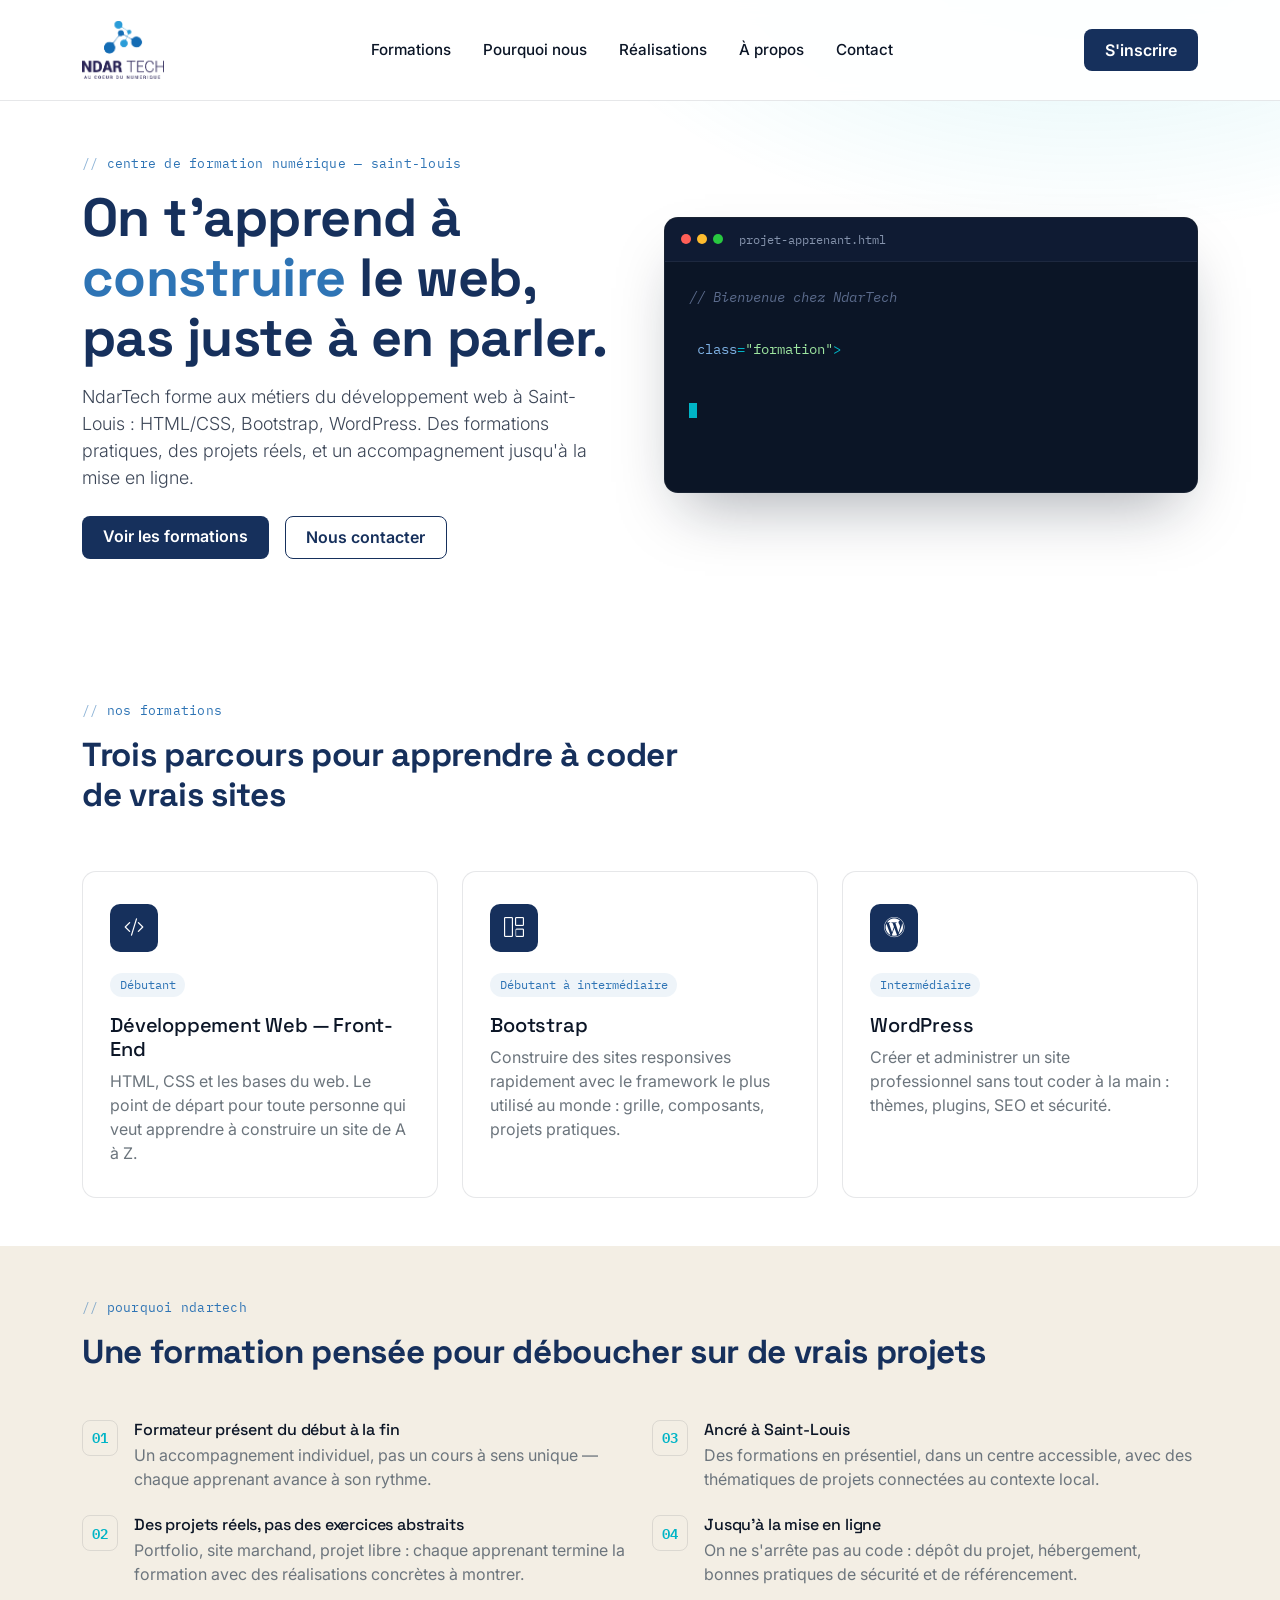
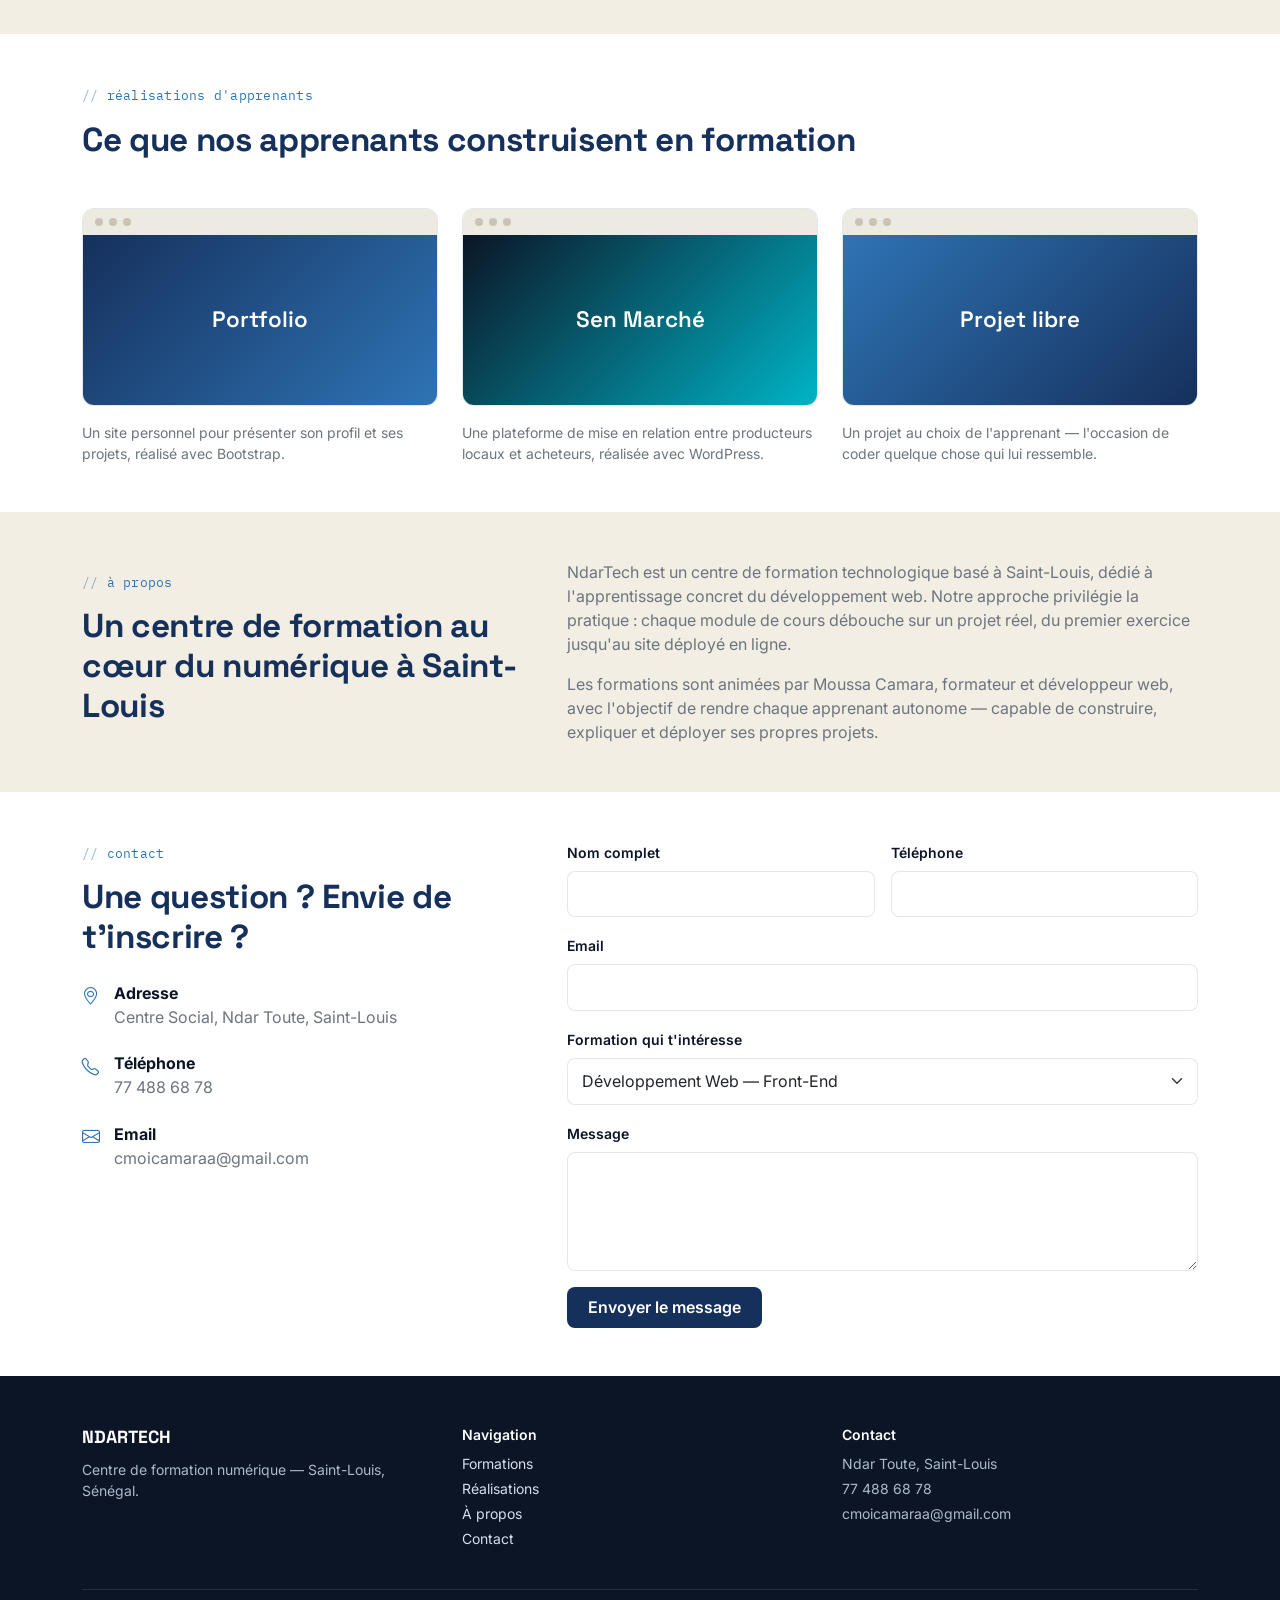
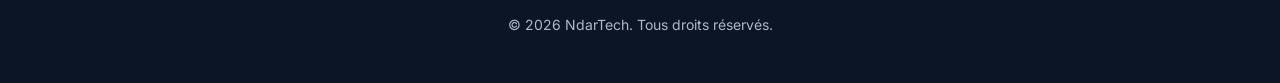
==== index.html @ fd1b2d10 "premier commit" ====
<!DOCTYPE html>
<html lang="fr">
<head>
<meta charset="UTF-8">
<meta name="viewport" content="width=device-width, initial-scale=1.0">
<title>NdarTech — Centre de formation numérique à Saint-Louis</title>
<meta name="description" content="NdarTech forme aux métiers du web à Saint-Louis : développement web, Bootstrap, WordPress. Formations pratiques, projets réels, accompagnement personnalisé.">

<link href="https://cdn.jsdelivr.net/npm/bootstrap@5.3.3/dist/css/bootstrap.min.css" rel="stylesheet">
<link rel="stylesheet" href="https://cdn.jsdelivr.net/npm/bootstrap-icons@1.11.3/font/bootstrap-icons.css">
<link rel="preconnect" href="https://fonts.googleapis.com">
<link href="https://fonts.googleapis.com/css2?family=Space+Grotesk:wght@500;600;700&family=Inter:wght@400;500;600&family=IBM+Plex+Mono:wght@500&display=swap" rel="stylesheet">
<link rel="stylesheet" href="style/style.css">
</head>
<body>

<!-- ============ NAVBAR ============ -->
<nav class="navbar navbar-expand-lg navbar-ndar fixed-top py-3">
  <div class="container">
    <a class="navbar-brand" href="#accueil" aria-label="NdarTech, accueil">
      <img src="image/logo.png" alt="NdarTech - Au coeur du numérique">
    </a>
    <button class="navbar-toggler" type="button" data-bs-toggle="collapse" data-bs-target="#nav">
      <span class="navbar-toggler-icon"></span>
    </button>
    <div class="collapse navbar-collapse" id="nav">
      <ul class="navbar-nav mx-auto">
        <li class="nav-item"><a class="nav-link" href="#formations">Formations</a></li>
        <li class="nav-item"><a class="nav-link" href="#pourquoi">Pourquoi nous</a></li>
        <li class="nav-item"><a class="nav-link" href="#realisations">Réalisations</a></li>
        <li class="nav-item"><a class="nav-link" href="#apropos">À propos</a></li>
        <li class="nav-item"><a class="nav-link" href="#contact">Contact</a></li>
      </ul>
      <a href="#contact" class="btn btn-signal d-none d-lg-inline-block">S'inscrire</a>
    </div>
  </div>
</nav>

<!-- ============ HERO ============ -->
<header class="hero" id="accueil">
  <div class="container">
    <div class="row align-items-center g-5">
      <div class="col-lg-6">
        <div class="eyebrow">centre de formation numérique — saint-louis</div>
        <h1>On t'apprend à <em>construire</em> le web, pas juste à en parler.</h1>
        <p class="lead mt-3 mb-4">
          NdarTech forme aux métiers du développement web à Saint-Louis : HTML/CSS, Bootstrap, WordPress.
          Des formations pratiques, des projets réels, et un accompagnement jusqu'à la mise en ligne.
        </p>
        <div class="d-flex gap-3 flex-wrap justify-content-lg-start justify-content-center">
          <a href="#formations" class="btn btn-signal">Voir les formations</a>
          <a href="#contact" class="btn btn-outline-ndar">Nous contacter</a>
        </div>
      </div>

      <div class="col-lg-6">
        <div class="editor">
          <div class="editor-bar">
            <span class="editor-dot" style="background:#FF5F57"></span>
            <span class="editor-dot" style="background:#FEBC2E"></span>
            <span class="editor-dot" style="background:#28C840"></span>
            <span class="fname">projet-apprenant.html</span>
          </div>
          <div class="editor-body" id="editorBody"><span id="typedCode"></span><span class="caret"></span></div>
        </div>
      </div>
    </div>
  </div>
</header>

<!-- ============ FORMATIONS ============ -->
<section id="formations" class="py-5 py-lg-6" style="padding-top:5rem;padding-bottom:5rem;">
  <div class="container">
    <div class="row mb-5">
      <div class="col-lg-7">
        <div class="eyebrow">nos formations</div>
        <h2 class="section-title">Trois parcours pour apprendre à coder de vrais sites</h2>
      </div>
    </div>

    <div class="row g-4">
      <div class="col-md-4">
        <div class="card-formation">
          <div class="icon-badge"><i class="bi bi-code-slash"></i></div>
          <span class="niveau">Débutant</span>
          <h3 class="h5 mt-3 mb-2">Développement Web — Front-End</h3>
          <p class="text-secondary mb-0">HTML, CSS et les bases du web. Le point de départ pour toute personne qui veut apprendre à construire un site de A à Z.</p>
        </div>
      </div>
      <div class="col-md-4">
        <div class="card-formation">
          <div class="icon-badge"><i class="bi bi-grid-1x2"></i></div>
          <span class="niveau">Débutant à intermédiaire</span>
          <h3 class="h5 mt-3 mb-2">Bootstrap</h3>
          <p class="text-secondary mb-0">Construire des sites responsives rapidement avec le framework le plus utilisé au monde : grille, composants, projets pratiques.</p>
        </div>
      </div>
      <div class="col-md-4">
        <div class="card-formation">
          <div class="icon-badge"><i class="bi bi-wordpress"></i></div>
          <span class="niveau">Intermédiaire</span>
          <h3 class="h5 mt-3 mb-2">WordPress</h3>
          <p class="text-secondary mb-0">Créer et administrer un site professionnel sans tout coder à la main : thèmes, plugins, SEO et sécurité.</p>
        </div>
      </div>
    </div>
  </div>
</section>

<!-- ============ POURQUOI NDARTECH ============ -->
<section id="pourquoi" class="section-alt py-5" style="padding-top:5rem;padding-bottom:5rem;">
  <div class="container">
    <div class="eyebrow">pourquoi ndartech</div>
    <h2 class="section-title mb-5">Une formation pensée pour déboucher sur de vrais projets</h2>

    <div class="row g-4">
      <div class="col-md-6">
        <div class="feature mb-4">
          <div class="num">01</div>
          <div>
            <h3 class="h6 mb-1">Formateur présent du début à la fin</h3>
            <p class="text-secondary mb-0">Un accompagnement individuel, pas un cours à sens unique — chaque apprenant avance à son rythme.</p>
          </div>
        </div>
        <div class="feature">
          <div class="num">02</div>
          <div>
            <h3 class="h6 mb-1">Des projets réels, pas des exercices abstraits</h3>
            <p class="text-secondary mb-0">Portfolio, site marchand, projet libre : chaque apprenant termine la formation avec des réalisations concrètes à montrer.</p>
          </div>
        </div>
      </div>
      <div class="col-md-6">
        <div class="feature mb-4">
          <div class="num">03</div>
          <div>
            <h3 class="h6 mb-1">Ancré à Saint-Louis</h3>
            <p class="text-secondary mb-0">Des formations en présentiel, dans un centre accessible, avec des thématiques de projets connectées au contexte local.</p>
          </div>
        </div>
        <div class="feature">
          <div class="num">04</div>
          <div>
            <h3 class="h6 mb-1">Jusqu'à la mise en ligne</h3>
            <p class="text-secondary mb-0">On ne s'arrête pas au code : dépôt du projet, hébergement, bonnes pratiques de sécurité et de référencement.</p>
          </div>
        </div>
      </div>
    </div>
  </div>
</section>

<!-- ============ REALISATIONS ============ -->
<section id="realisations" class="py-5" style="padding-top:5rem;padding-bottom:5rem;">
  <div class="container">
    <div class="eyebrow">réalisations d'apprenants</div>
    <h2 class="section-title mb-5">Ce que nos apprenants construisent en formation</h2>

    <div class="row g-4">
      <div class="col-md-4">
        <div class="browser-card">
          <div class="browser-top"><span class="d"></span><span class="d"></span><span class="d"></span></div>
          <div class="browser-preview" style="background:linear-gradient(135deg,#16305C,#2E74B5);">Portfolio</div>
        </div>
        <p class="text-secondary mt-3 small mb-0">Un site personnel pour présenter son profil et ses projets, réalisé avec Bootstrap.</p>
      </div>
      <div class="col-md-4">
        <div class="browser-card">
          <div class="browser-top"><span class="d"></span><span class="d"></span><span class="d"></span></div>
          <div class="browser-preview" style="background:linear-gradient(135deg,#0B1526,#00B4C6);">Sen Marché</div>
        </div>
        <p class="text-secondary mt-3 small mb-0">Une plateforme de mise en relation entre producteurs locaux et acheteurs, réalisée avec WordPress.</p>
      </div>
      <div class="col-md-4">
        <div class="browser-card">
          <div class="browser-top"><span class="d"></span><span class="d"></span><span class="d"></span></div>
          <div class="browser-preview" style="background:linear-gradient(135deg,#2E74B5,#16305C);">Projet libre</div>
        </div>
        <p class="text-secondary mt-3 small mb-0">Un projet au choix de l'apprenant — l'occasion de coder quelque chose qui lui ressemble.</p>
      </div>
    </div>
  </div>
</section>

<!-- ============ A PROPOS ============ -->
<section id="apropos" class="section-alt py-5" style="padding-top:5rem;padding-bottom:5rem;">
  <div class="container">
    <div class="row align-items-center g-5">
      <div class="col-lg-5">
        <div class="eyebrow">à propos</div>
        <h2 class="section-title">Un centre de formation au cœur du numérique à Saint-Louis</h2>
      </div>
      <div class="col-lg-7">
        <p class="text-secondary">
          NdarTech est un centre de formation technologique basé à Saint-Louis, dédié à l'apprentissage
          concret du développement web. Notre approche privilégie la pratique : chaque module de cours
          débouche sur un projet réel, du premier exercice jusqu'au site déployé en ligne.
        </p>
        <p class="text-secondary mb-0">
          Les formations sont animées par Moussa Camara, formateur et développeur web, avec l'objectif
          de rendre chaque apprenant autonome — capable de construire, expliquer et déployer ses propres projets.
        </p>
      </div>
    </div>
  </div>
</section>

<!-- ============ CONTACT ============ -->
<section id="contact" class="py-5" style="padding-top:5rem;padding-bottom:5rem;">
  <div class="container">
    <div class="row g-5">
      <div class="col-lg-5">
        <div class="eyebrow">contact</div>
        <h2 class="section-title mb-4">Une question ? Envie de t'inscrire ?</h2>

        <div class="contact-info-item">
          <i class="bi bi-geo-alt"></i>
          <div><strong>Adresse</strong><br><span class="text-secondary">Centre Social, Ndar Toute, Saint-Louis</span></div>
        </div>
        <div class="contact-info-item">
          <i class="bi bi-telephone"></i>
          <div><strong>Téléphone</strong><br><span class="text-secondary">77 488 68 78</span></div>
        </div>
        <div class="contact-info-item">
          <i class="bi bi-envelope"></i>
          <div><strong>Email</strong><br><span class="text-secondary">cmoicamaraa@gmail.com</span></div>
        </div>
      </div>

      <div class="col-lg-7">
        <form class="row g-3">
          <div class="col-md-6">
            <label class="form-label small fw-semibold">Nom complet</label>
            <input type="text" class="form-control" required>
          </div>
          <div class="col-md-6">
            <label class="form-label small fw-semibold">Téléphone</label>
            <input type="tel" class="form-control">
          </div>
          <div class="col-12">
            <label class="form-label small fw-semibold">Email</label>
            <input type="email" class="form-control" required>
          </div>
          <div class="col-12">
            <label class="form-label small fw-semibold">Formation qui t'intéresse</label>
            <select class="form-select">
              <option>Développement Web — Front-End</option>
              <option>Bootstrap</option>
              <option>WordPress</option>
              <option>Je ne sais pas encore</option>
            </select>
          </div>
          <div class="col-12">
            <label class="form-label small fw-semibold">Message</label>
            <textarea class="form-control" rows="4"></textarea>
          </div>
          <div class="col-12">
            <button type="submit" class="btn btn-signal">Envoyer le message</button>
          </div>
        </form>
      </div>
    </div>
  </div>
</section>

<!-- ============ FOOTER ============ -->
<footer class="py-5">
  <div class="container">
    <div class="row g-4">
      <div class="col-md-4">
        <div class="brand mb-2">NDARTECH</div>
        <p class="small mb-0">Centre de formation numérique — Saint-Louis, Sénégal.</p>
      </div>
      <div class="col-md-4">
        <div class="text-white fw-semibold mb-2 small">Navigation</div>
        <ul class="list-unstyled small">
          <li class="mb-1"><a href="#formations">Formations</a></li>
          <li class="mb-1"><a href="#realisations">Réalisations</a></li>
          <li class="mb-1"><a href="#apropos">À propos</a></li>
          <li><a href="#contact">Contact</a></li>
        </ul>
      </div>
      <div class="col-md-4">
        <div class="text-white fw-semibold mb-2 small">Contact</div>
        <p class="small mb-1">Ndar Toute, Saint-Louis</p>
        <p class="small mb-1">77 488 68 78</p>
        <p class="small mb-0">cmoicamaraa@gmail.com</p>
      </div>
    </div>
    <hr class="border-secondary my-4">
    <p class="small mb-0 text-center">&copy; 2026 NdarTech. Tous droits réservés.</p>
  </div>
</footer>

<script src="https://cdn.jsdelivr.net/npm/bootstrap@5.3.3/dist/js/bootstrap.bundle.min.js"></script>
<script>
// Effet "machine à écrire" dans l'éditeur de code du hero
const codeLines = [
  {t:'com', text:'// Bienvenue chez NdarTech'},
  {t:'raw', text:''},
  {t:'tag', text:'<section', tail:[{t:'attr',text:' class'},{t:'raw',text:'='},{t:'str',text:'"formation"'},{t:'tag',text:'>'}]},
  {t:'raw', text:'  <h1>Apprendre à coder,'},
  {t:'raw', text:'      pour de vrai.</h1>'},
  {t:'raw', text:'  <p>Saint-Louis, Sénégal</p>'},
  {t:'tag', text:'</section>'},
];

function buildLineHTML(line){
  if(line.t==='com') return `<span class="tok-com">${line.text}</span>`;
  if(line.t==='tag'){
    let html = `<span class="tok-tag">${line.text}</span>`;
    if(line.tail){
      line.tail.forEach(p=>{
        if(p.t==='attr') html+=`<span class="tok-attr">${p.text}</span>`;
        else if(p.t==='str') html+=`<span class="tok-str">${p.text}</span>`;
        else html+=`<span class="tok-tag">${p.text}</span>`;
      });
    }
    return html;
  }
  return `<span class="tok-txt">${line.text}</span>`;
}

const target = document.getElementById('typedCode');
let li=0, ci=0;
function typeNext(){
  if(li>=codeLines.length){ return; }
  const full = codeLines[li];
  const plain = full.text + (full.tail? full.tail.map(p=>p.text).join(''):'');
  if(ci<=plain.length){
    // Rebuild all completed lines + current partial line
    let out='';
    for(let i=0;i<li;i++){ out+= buildLineHTML(codeLines[i]) + '\n'; }
    out += `<span class="tok-txt">${plain.slice(0,ci)}</span>`;
    target.innerHTML = out;
    ci++;
    setTimeout(typeNext, 26);
  } else {
    li++; ci=0;
    setTimeout(typeNext, 180);
  }
}
typeNext();
</script>
</body>
</html>
---- style/style.css ----
:root{
  --ink:#0B1526;
  --navy:#16305C;
  --signal:#2E74B5;
  --cyan:#00B4C6;
  --sand:#F3EEE4;
  --paper:#FFFFFF;
  --line:rgba(11,21,38,.10);
}

*{box-sizing:border-box;}
html{scroll-behavior:smooth;}
body{
  font-family:'Inter',sans-serif;
  color:var(--ink);
  background:var(--paper);
  -webkit-font-smoothing:antialiased;
}
h1,h2,h3,h4,.display-font{
  font-family:'Space Grotesk',sans-serif;
  letter-spacing:-0.01em;
}
.mono{
  font-family:'IBM Plex Mono',monospace;
}
.eyebrow{
  font-family:'IBM Plex Mono',monospace;
  font-size:.8rem;
  color:var(--signal);
  letter-spacing:.02em;
  display:inline-flex;
  align-items:center;
  gap:.5rem;
  margin-bottom:.9rem;
}
.eyebrow::before{content:"//";opacity:.55;}

section{scroll-margin-top:76px;}

/* ---------- NAVBAR ---------- */
.navbar-ndar{
  background:rgba(255,255,255,.92);
  backdrop-filter:blur(10px);
  border-bottom:1px solid var(--line);
}
.navbar-ndar .navbar-brand{
  font-family:'Space Grotesk',sans-serif;
  font-weight:700;
  color:var(--navy)!important;
  font-size:1.15rem;
}
.navbar-ndar .navbar-brand img{
  display:block;
  width:auto;
  height:58px;
  object-fit:contain;
}
.navbar-ndar .navbar-brand span{color:var(--signal);}
.navbar-ndar .nav-link{
  color:var(--ink)!important;
  font-weight:500;
  font-size:.95rem;
  margin:0 .5rem;
}
.navbar-ndar .nav-link:hover{color:var(--signal)!important;}
.btn-signal{
  background:var(--navy);
  color:#fff;
  border:none;
  font-weight:600;
  padding:.55rem 1.3rem;
  border-radius:8px;
  transition:.2s;
}
.btn-signal:hover{background:var(--signal);color:#fff;}
.btn-outline-ndar{
  border:1.5px solid var(--navy);
  color:var(--navy);
  font-weight:600;
  border-radius:8px;
  padding:.55rem 1.3rem;
  background:transparent;
  transition:.2s;
}
.btn-outline-ndar:hover{background:var(--navy);color:#fff;}

/* ---------- HERO ---------- */
.hero{
  background:
    radial-gradient(900px 500px at 85% -10%, rgba(0,180,198,.14), transparent 60%),
    linear-gradient(180deg,#fff 0%, #fff 100%);
  padding:150px 0 90px;
}
.hero h1{
  font-size:clamp(2.2rem, 4.2vw, 3.4rem);
  font-weight:700;
  color:var(--navy);
  line-height:1.12;
}
.hero h1 em{
  font-style:normal;
  color:var(--signal);
  position:relative;
}
.hero p.lead{
  color:#3c4657;
  font-size:1.12rem;
  max-width:520px;
}

/* Code editor mockup — signature element */
.editor{
  background:var(--ink);
  border-radius:14px;
  box-shadow:0 30px 60px -20px rgba(11,21,38,.35);
  overflow:hidden;
  border:1px solid rgba(255,255,255,.06);
}
.editor-bar{
  display:flex;
  align-items:center;
  gap:6px;
  padding:12px 16px;
  background:#0F1B33;
  border-bottom:1px solid rgba(255,255,255,.06);
}
.editor-dot{width:10px;height:10px;border-radius:50%;}
.editor-bar .fname{
  margin-left:10px;
  font-family:'IBM Plex Mono',monospace;
  font-size:.78rem;
  color:#8593AC;
}
.editor-body{
  padding:22px 24px;
  font-family:'IBM Plex Mono',monospace;
  font-size:.86rem;
  line-height:1.9;
  min-height:230px;
}
.editor-body .ln{color:#4C5A76;user-select:none;display:inline-block;width:22px;}
.tok-tag{color:#00B4C6;}
.tok-attr{color:#7FB2E5;}
.tok-str{color:#9EE6A0;}
.tok-com{color:#5B6B8C;font-style:italic;}
.tok-txt{color:#E7ECF5;}
#typedCode{white-space:pre;color:#E7ECF5;}
.caret{
  display:inline-block;width:8px;height:1.1em;background:var(--cyan);
  vertical-align:text-bottom;animation:blink 1s step-end infinite;
}
@keyframes blink{50%{opacity:0;}}

/* ---------- SECTIONS GÉNÉRAL ---------- */
.section-alt{background:var(--sand);}
.section-title{
  font-weight:700;
  color:var(--navy);
  font-size:clamp(1.6rem,2.6vw,2.1rem);
}

/* ---------- FORMATIONS ---------- */
.card-formation{
  border:1px solid var(--line);
  border-radius:14px;
  padding:2rem 1.7rem;
  background:#fff;
  height:100%;
  transition:.25s;
}
.card-formation:hover{
  border-color:var(--signal);
  box-shadow:0 20px 40px -24px rgba(22,48,92,.28);
  transform:translateY(-3px);
}
.icon-badge{
  width:48px;height:48px;
  border-radius:10px;
  background:var(--navy);
  color:#fff;
  display:flex;align-items:center;justify-content:center;
  font-size:1.25rem;
  margin-bottom:1.2rem;
}
.card-formation .niveau{
  font-family:'IBM Plex Mono',monospace;
  font-size:.75rem;
  color:var(--signal);
  background:rgba(46,116,181,.08);
  padding:.2rem .6rem;
  border-radius:20px;
  display:inline-block;
}

/* ---------- POURQUOI ---------- */
.feature{
  display:flex;
  gap:1rem;
  align-items:flex-start;
}
.feature .num{
  font-family:'IBM Plex Mono',monospace;
  color:var(--cyan);
  font-weight:600;
  font-size:.85rem;
  border:1px solid var(--line);
  border-radius:8px;
  width:36px;height:36px;
  display:flex;align-items:center;justify-content:center;
  flex-shrink:0;
}

/* ---------- REALISATIONS ---------- */
.browser-card{
  border-radius:12px;
  overflow:hidden;
  border:1px solid var(--line);
  background:#fff;
}
.browser-top{
  background:#EDEAE2;
  padding:9px 12px;
  display:flex;
  align-items:center;
  gap:6px;
}
.browser-top .d{width:8px;height:8px;border-radius:50%;background:#C9C3B6;}
.browser-preview{
  height:170px;
  display:flex;align-items:center;justify-content:center;
  font-family:'Space Grotesk',sans-serif;
  font-weight:600;
  font-size:1.4rem;
  color:#fff;
}

/* ---------- CONTACT ---------- */
.contact-info-item{
  display:flex;gap:.9rem;align-items:flex-start;margin-bottom:1.4rem;
}
.contact-info-item i{color:var(--signal);font-size:1.1rem;margin-top:.15rem;}
.form-control, .form-select{
  border-radius:8px;
  border:1.5px solid var(--line);
  padding:.65rem .9rem;
}
.form-control:focus, .form-select:focus{
  border-color:var(--signal);
  box-shadow:0 0 0 3px rgba(46,116,181,.12);
}

/* ---------- FOOTER ---------- */
footer{background:var(--ink);color:#AEB8CC;}
footer a{color:#D7DEEB;text-decoration:none;}
footer a:hover{color:var(--cyan);}
footer .brand{
  font-family:'Space Grotesk',sans-serif;
  color:#fff;font-weight:700;font-size:1.1rem;
}

@media(max-width:991px){
  .hero{padding:130px 0 60px;text-align:center;}
  .hero p.lead{margin-left:auto;margin-right:auto;}
  .hero .editor{margin-top:3rem;}
}
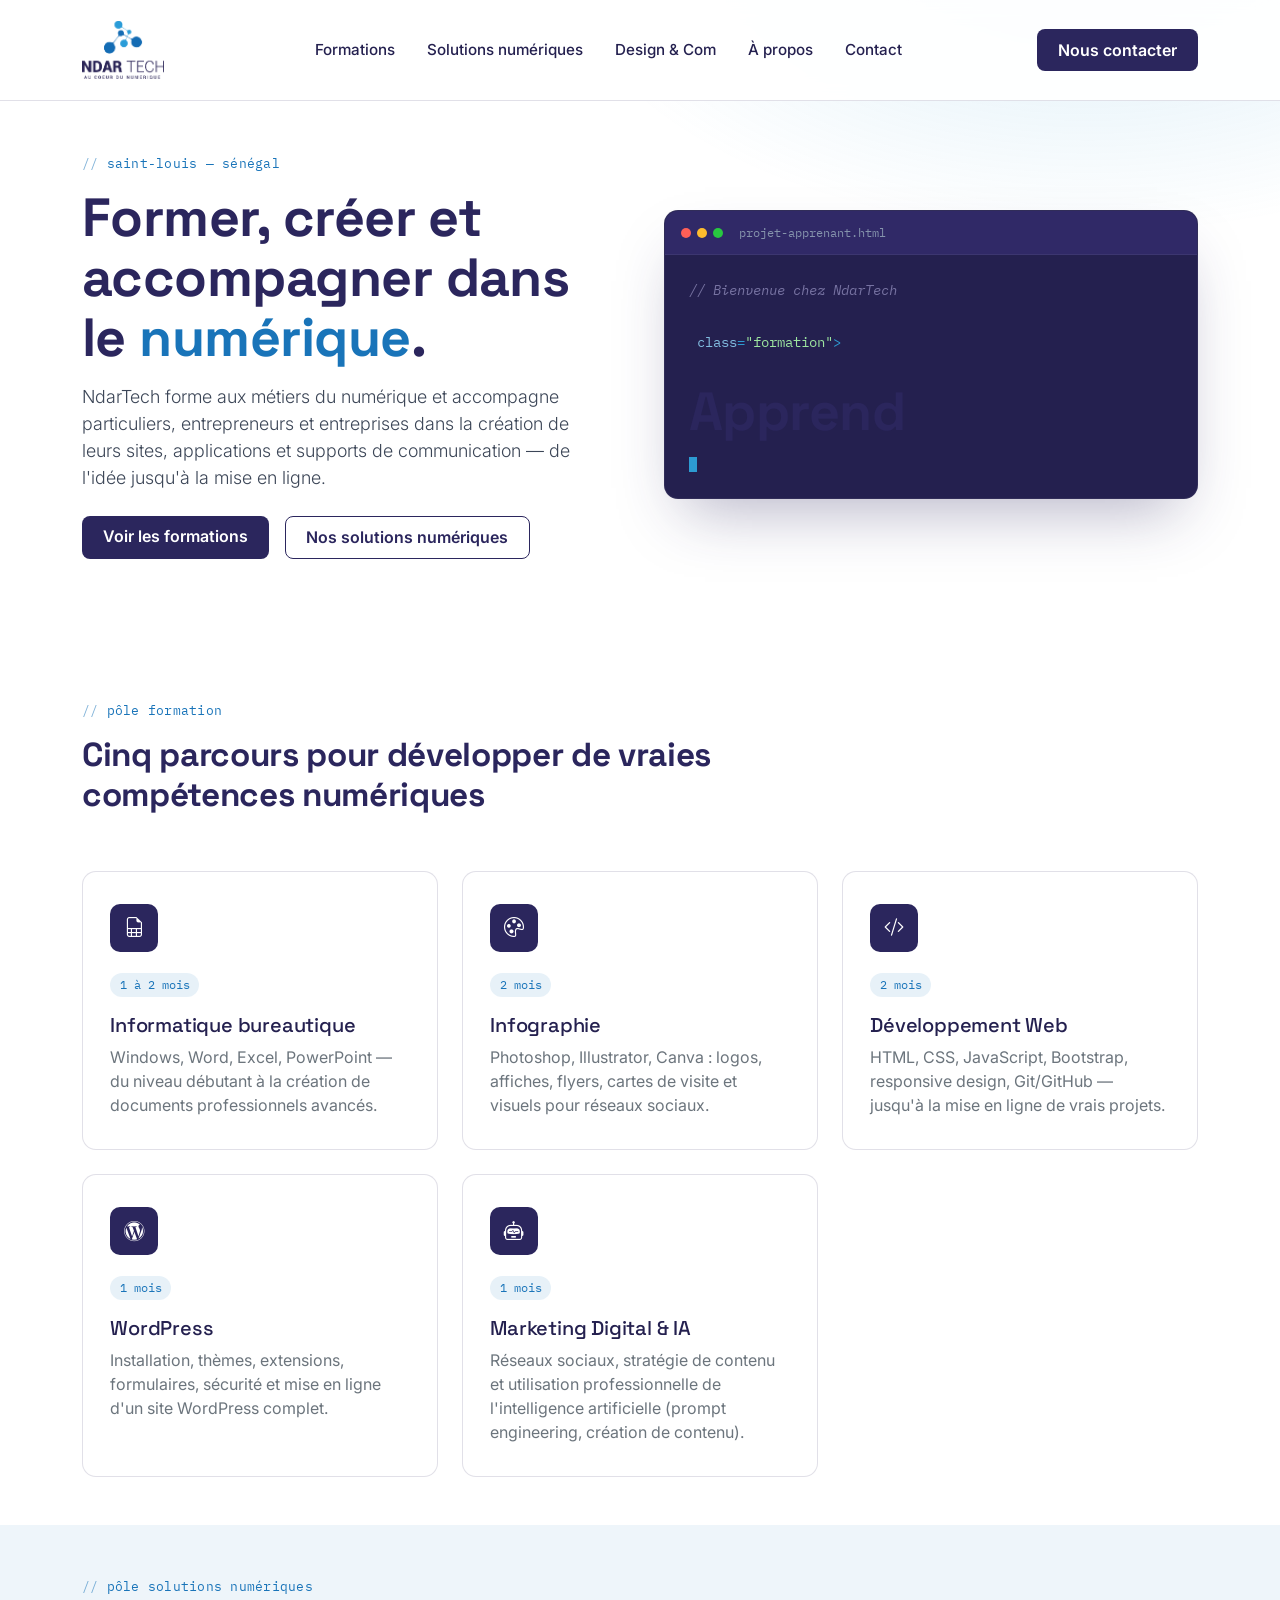
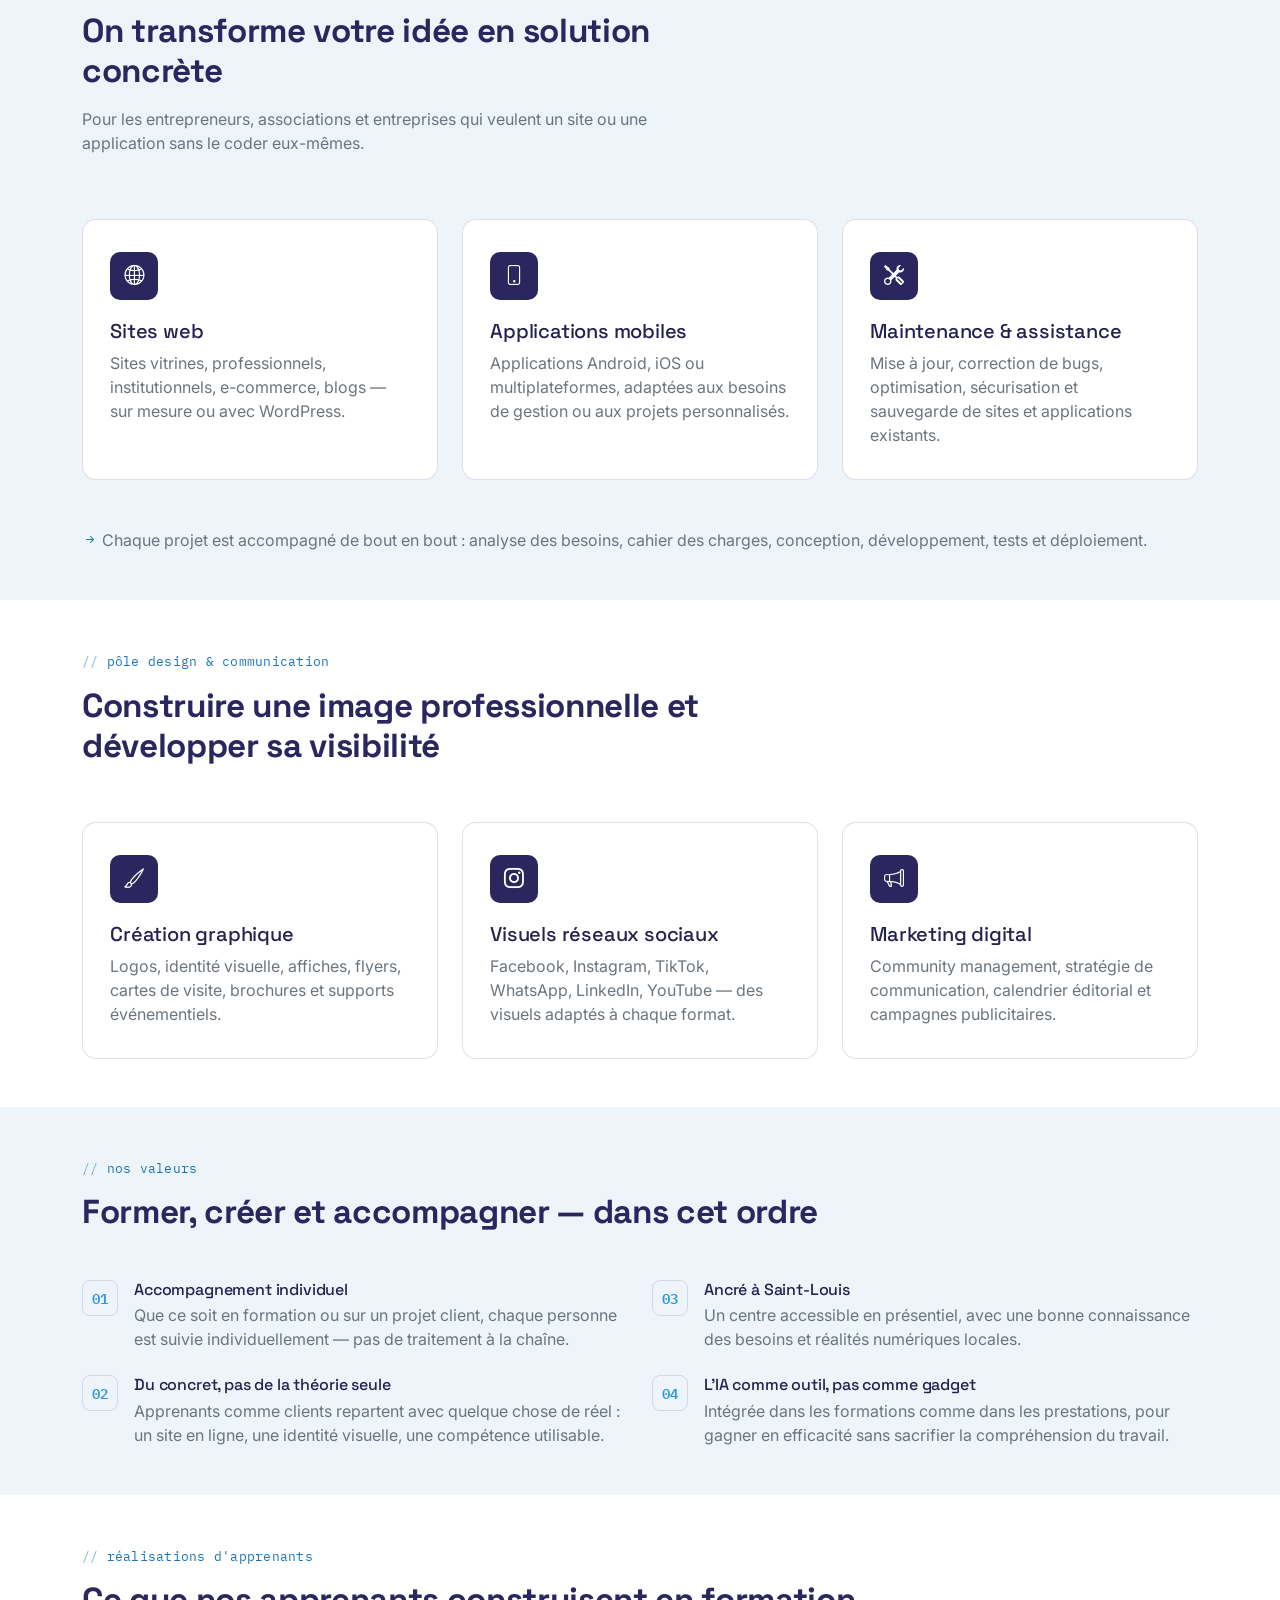
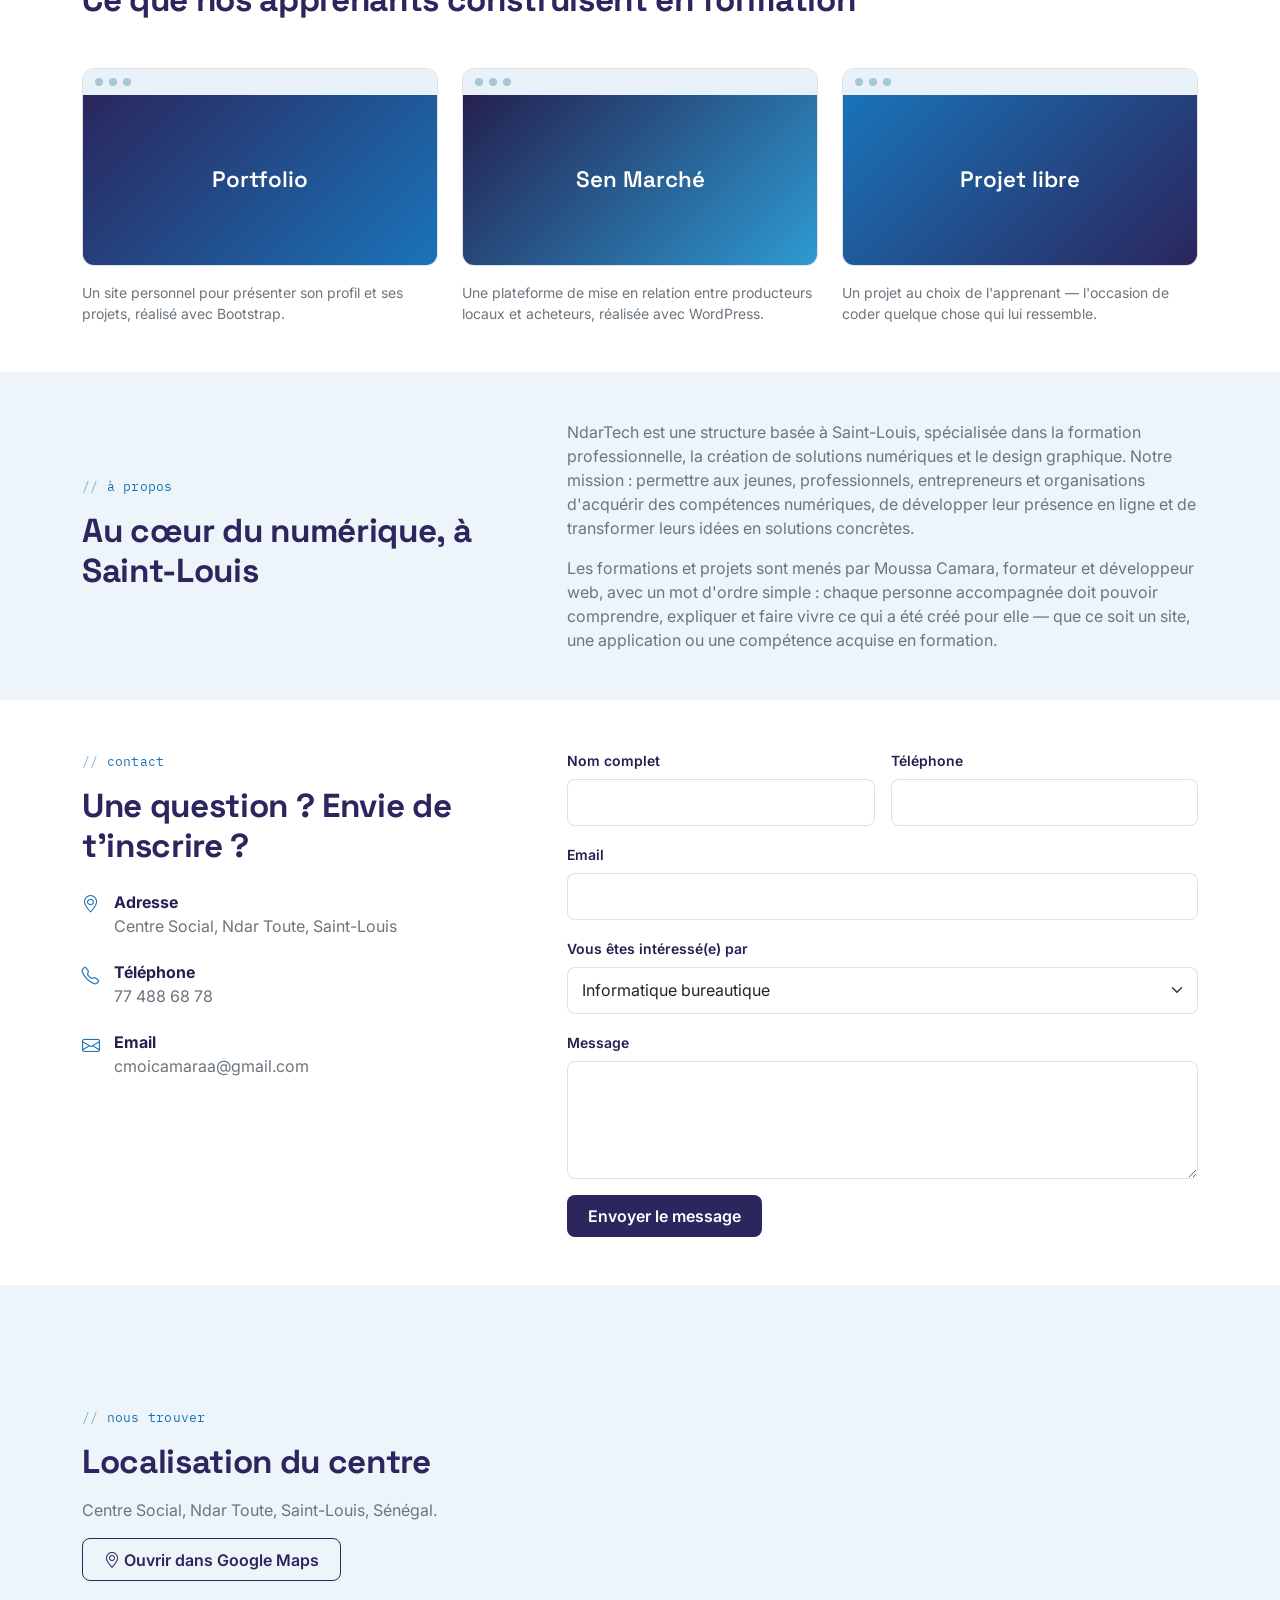
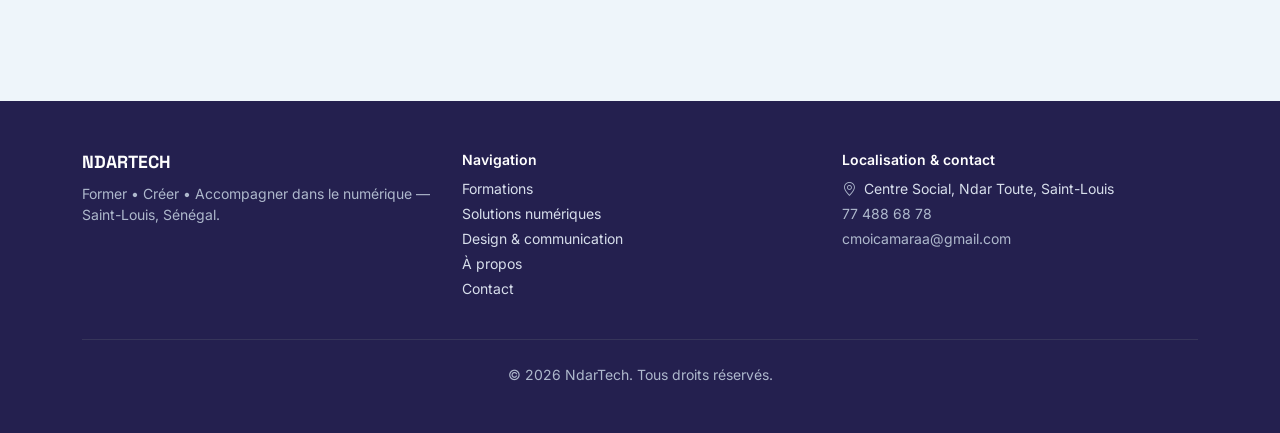
==== commit 58a30250: "index" ====
--- a/index.html
+++ b/index.html
@@ -11,6 +11,7 @@
 <link rel="preconnect" href="https://fonts.googleapis.com">
 <link href="https://fonts.googleapis.com/css2?family=Space+Grotesk:wght@500;600;700&family=Inter:wght@400;500;600&family=IBM+Plex+Mono:wght@500&display=swap" rel="stylesheet">
 <link rel="stylesheet" href="style/style.css">
+
 </head>
 <body>
 
@@ -26,12 +27,12 @@
     <div class="collapse navbar-collapse" id="nav">
       <ul class="navbar-nav mx-auto">
         <li class="nav-item"><a class="nav-link" href="#formations">Formations</a></li>
-        <li class="nav-item"><a class="nav-link" href="#pourquoi">Pourquoi nous</a></li>
-        <li class="nav-item"><a class="nav-link" href="#realisations">Réalisations</a></li>
+        <li class="nav-item"><a class="nav-link" href="#solutions">Solutions numériques</a></li>
+        <li class="nav-item"><a class="nav-link" href="#design">Design &amp; Com</a></li>
         <li class="nav-item"><a class="nav-link" href="#apropos">À propos</a></li>
         <li class="nav-item"><a class="nav-link" href="#contact">Contact</a></li>
       </ul>
-      <a href="#contact" class="btn btn-signal d-none d-lg-inline-block">S'inscrire</a>
+      <a href="#contact" class="btn btn-signal d-none d-lg-inline-block">Nous contacter</a>
     </div>
   </div>
 </nav>
@@ -41,15 +42,15 @@
   <div class="container">
     <div class="row align-items-center g-5">
       <div class="col-lg-6">
-        <div class="eyebrow">centre de formation numérique — saint-louis</div>
-        <h1>On t'apprend à <em>construire</em> le web, pas juste à en parler.</h1>
+        <div class="eyebrow">saint-louis — sénégal</div>
+        <h1>Former, créer et accompagner dans le <em>numérique</em>.</h1>
         <p class="lead mt-3 mb-4">
-          NdarTech forme aux métiers du développement web à Saint-Louis : HTML/CSS, Bootstrap, WordPress.
-          Des formations pratiques, des projets réels, et un accompagnement jusqu'à la mise en ligne.
+          NdarTech forme aux métiers du numérique et accompagne particuliers, entrepreneurs et entreprises
+          dans la création de leurs sites, applications et supports de communication — de l'idée jusqu'à la mise en ligne.
         </p>
         <div class="d-flex gap-3 flex-wrap justify-content-lg-start justify-content-center">
           <a href="#formations" class="btn btn-signal">Voir les formations</a>
-          <a href="#contact" class="btn btn-outline-ndar">Nous contacter</a>
+          <a href="#solutions" class="btn btn-outline-ndar">Nos solutions numériques</a>
         </div>
       </div>
 
@@ -73,34 +74,128 @@
   <div class="container">
     <div class="row mb-5">
       <div class="col-lg-7">
-        <div class="eyebrow">nos formations</div>
-        <h2 class="section-title">Trois parcours pour apprendre à coder de vrais sites</h2>
-      </div>
-    </div>
-
-    <div class="row g-4">
-      <div class="col-md-4">
+        <div class="eyebrow">pôle formation</div>
+        <h2 class="section-title">Cinq parcours pour développer de vraies compétences numériques</h2>
+      </div>
+    </div>
+
+    <div class="row g-4">
+      <div class="col-md-6 col-lg-4">
+        <div class="card-formation">
+          <div class="icon-badge"><i class="bi bi-file-earmark-spreadsheet"></i></div>
+          <span class="niveau">1 à 2 mois</span>
+          <h3 class="h5 mt-3 mb-2">Informatique bureautique</h3>
+          <p class="text-secondary mb-0">Windows, Word, Excel, PowerPoint — du niveau débutant à la création de documents professionnels avancés.</p>
+        </div>
+      </div>
+      <div class="col-md-6 col-lg-4">
+        <div class="card-formation">
+          <div class="icon-badge"><i class="bi bi-palette"></i></div>
+          <span class="niveau">2 mois</span>
+          <h3 class="h5 mt-3 mb-2">Infographie</h3>
+          <p class="text-secondary mb-0">Photoshop, Illustrator, Canva : logos, affiches, flyers, cartes de visite et visuels pour réseaux sociaux.</p>
+        </div>
+      </div>
+      <div class="col-md-6 col-lg-4">
         <div class="card-formation">
           <div class="icon-badge"><i class="bi bi-code-slash"></i></div>
-          <span class="niveau">Débutant</span>
-          <h3 class="h5 mt-3 mb-2">Développement Web — Front-End</h3>
-          <p class="text-secondary mb-0">HTML, CSS et les bases du web. Le point de départ pour toute personne qui veut apprendre à construire un site de A à Z.</p>
-        </div>
-      </div>
-      <div class="col-md-4">
-        <div class="card-formation">
-          <div class="icon-badge"><i class="bi bi-grid-1x2"></i></div>
-          <span class="niveau">Débutant à intermédiaire</span>
-          <h3 class="h5 mt-3 mb-2">Bootstrap</h3>
-          <p class="text-secondary mb-0">Construire des sites responsives rapidement avec le framework le plus utilisé au monde : grille, composants, projets pratiques.</p>
-        </div>
-      </div>
-      <div class="col-md-4">
+          <span class="niveau">2 mois</span>
+          <h3 class="h5 mt-3 mb-2">Développement Web</h3>
+          <p class="text-secondary mb-0">HTML, CSS, JavaScript, Bootstrap, responsive design, Git/GitHub — jusqu'à la mise en ligne de vrais projets.</p>
+        </div>
+      </div>
+      <div class="col-md-6 col-lg-4">
         <div class="card-formation">
           <div class="icon-badge"><i class="bi bi-wordpress"></i></div>
-          <span class="niveau">Intermédiaire</span>
+          <span class="niveau">1 mois</span>
           <h3 class="h5 mt-3 mb-2">WordPress</h3>
-          <p class="text-secondary mb-0">Créer et administrer un site professionnel sans tout coder à la main : thèmes, plugins, SEO et sécurité.</p>
+          <p class="text-secondary mb-0">Installation, thèmes, extensions, formulaires, sécurité et mise en ligne d'un site WordPress complet.</p>
+        </div>
+      </div>
+      <div class="col-md-6 col-lg-4">
+        <div class="card-formation">
+          <div class="icon-badge"><i class="bi bi-robot"></i></div>
+          <span class="niveau">1 mois</span>
+          <h3 class="h5 mt-3 mb-2">Marketing Digital &amp; IA</h3>
+          <p class="text-secondary mb-0">Réseaux sociaux, stratégie de contenu et utilisation professionnelle de l'intelligence artificielle (prompt engineering, création de contenu).</p>
+        </div>
+      </div>
+    </div>
+  </div>
+</section>
+
+<!-- ============ SOLUTIONS NUMERIQUES ============ -->
+<section id="solutions" class="section-alt py-5" style="padding-top:5rem;padding-bottom:5rem;">
+  <div class="container">
+    <div class="row mb-5">
+      <div class="col-lg-7">
+        <div class="eyebrow">pôle solutions numériques</div>
+        <h2 class="section-title">On transforme votre idée en solution concrète</h2>
+        <p class="text-secondary mt-3">Pour les entrepreneurs, associations et entreprises qui veulent un site ou une application sans le coder eux-mêmes.</p>
+      </div>
+    </div>
+
+    <div class="row g-4">
+      <div class="col-md-4">
+        <div class="card-formation">
+          <div class="icon-badge"><i class="bi bi-globe2"></i></div>
+          <h3 class="h5 mt-3 mb-2">Sites web</h3>
+          <p class="text-secondary mb-0">Sites vitrines, professionnels, institutionnels, e-commerce, blogs — sur mesure ou avec WordPress.</p>
+        </div>
+      </div>
+      <div class="col-md-4">
+        <div class="card-formation">
+          <div class="icon-badge"><i class="bi bi-phone"></i></div>
+          <h3 class="h5 mt-3 mb-2">Applications mobiles</h3>
+          <p class="text-secondary mb-0">Applications Android, iOS ou multiplateformes, adaptées aux besoins de gestion ou aux projets personnalisés.</p>
+        </div>
+      </div>
+      <div class="col-md-4">
+        <div class="card-formation">
+          <div class="icon-badge"><i class="bi bi-tools"></i></div>
+          <h3 class="h5 mt-3 mb-2">Maintenance &amp; assistance</h3>
+          <p class="text-secondary mb-0">Mise à jour, correction de bugs, optimisation, sécurisation et sauvegarde de sites et applications existants.</p>
+        </div>
+      </div>
+    </div>
+
+    <p class="text-secondary mt-5 mb-0">
+      <i class="bi bi-arrow-right-short text-signal" style="color:var(--signal);"></i>
+      Chaque projet est accompagné de bout en bout : analyse des besoins, cahier des charges, conception, développement, tests et déploiement.
+    </p>
+  </div>
+</section>
+
+<!-- ============ DESIGN & COMMUNICATION ============ -->
+<section id="design" class="py-5" style="padding-top:5rem;padding-bottom:5rem;">
+  <div class="container">
+    <div class="row mb-5">
+      <div class="col-lg-7">
+        <div class="eyebrow">pôle design &amp; communication</div>
+        <h2 class="section-title">Construire une image professionnelle et développer sa visibilité</h2>
+      </div>
+    </div>
+
+    <div class="row g-4">
+      <div class="col-md-4">
+        <div class="card-formation">
+          <div class="icon-badge"><i class="bi bi-brush"></i></div>
+          <h3 class="h5 mt-3 mb-2">Création graphique</h3>
+          <p class="text-secondary mb-0">Logos, identité visuelle, affiches, flyers, cartes de visite, brochures et supports événementiels.</p>
+        </div>
+      </div>
+      <div class="col-md-4">
+        <div class="card-formation">
+          <div class="icon-badge"><i class="bi bi-instagram"></i></div>
+          <h3 class="h5 mt-3 mb-2">Visuels réseaux sociaux</h3>
+          <p class="text-secondary mb-0">Facebook, Instagram, TikTok, WhatsApp, LinkedIn, YouTube — des visuels adaptés à chaque format.</p>
+        </div>
+      </div>
+      <div class="col-md-4">
+        <div class="card-formation">
+          <div class="icon-badge"><i class="bi bi-megaphone"></i></div>
+          <h3 class="h5 mt-3 mb-2">Marketing digital</h3>
+          <p class="text-secondary mb-0">Community management, stratégie de communication, calendrier éditorial et campagnes publicitaires.</p>
         </div>
       </div>
     </div>
@@ -110,23 +205,23 @@
 <!-- ============ POURQUOI NDARTECH ============ -->
 <section id="pourquoi" class="section-alt py-5" style="padding-top:5rem;padding-bottom:5rem;">
   <div class="container">
-    <div class="eyebrow">pourquoi ndartech</div>
-    <h2 class="section-title mb-5">Une formation pensée pour déboucher sur de vrais projets</h2>
+    <div class="eyebrow">nos valeurs</div>
+    <h2 class="section-title mb-5">Former, créer et accompagner — dans cet ordre</h2>
 
     <div class="row g-4">
       <div class="col-md-6">
         <div class="feature mb-4">
           <div class="num">01</div>
           <div>
-            <h3 class="h6 mb-1">Formateur présent du début à la fin</h3>
-            <p class="text-secondary mb-0">Un accompagnement individuel, pas un cours à sens unique — chaque apprenant avance à son rythme.</p>
+            <h3 class="h6 mb-1">Accompagnement individuel</h3>
+            <p class="text-secondary mb-0">Que ce soit en formation ou sur un projet client, chaque personne est suivie individuellement — pas de traitement à la chaîne.</p>
           </div>
         </div>
         <div class="feature">
           <div class="num">02</div>
           <div>
-            <h3 class="h6 mb-1">Des projets réels, pas des exercices abstraits</h3>
-            <p class="text-secondary mb-0">Portfolio, site marchand, projet libre : chaque apprenant termine la formation avec des réalisations concrètes à montrer.</p>
+            <h3 class="h6 mb-1">Du concret, pas de la théorie seule</h3>
+            <p class="text-secondary mb-0">Apprenants comme clients repartent avec quelque chose de réel : un site en ligne, une identité visuelle, une compétence utilisable.</p>
           </div>
         </div>
       </div>
@@ -135,14 +230,14 @@
           <div class="num">03</div>
           <div>
             <h3 class="h6 mb-1">Ancré à Saint-Louis</h3>
-            <p class="text-secondary mb-0">Des formations en présentiel, dans un centre accessible, avec des thématiques de projets connectées au contexte local.</p>
+            <p class="text-secondary mb-0">Un centre accessible en présentiel, avec une bonne connaissance des besoins et réalités numériques locales.</p>
           </div>
         </div>
         <div class="feature">
           <div class="num">04</div>
           <div>
-            <h3 class="h6 mb-1">Jusqu'à la mise en ligne</h3>
-            <p class="text-secondary mb-0">On ne s'arrête pas au code : dépôt du projet, hébergement, bonnes pratiques de sécurité et de référencement.</p>
+            <h3 class="h6 mb-1">L'IA comme outil, pas comme gadget</h3>
+            <p class="text-secondary mb-0">Intégrée dans les formations comme dans les prestations, pour gagner en efficacité sans sacrifier la compréhension du travail.</p>
           </div>
         </div>
       </div>
@@ -160,21 +255,21 @@
       <div class="col-md-4">
         <div class="browser-card">
           <div class="browser-top"><span class="d"></span><span class="d"></span><span class="d"></span></div>
-          <div class="browser-preview" style="background:linear-gradient(135deg,#16305C,#2E74B5);">Portfolio</div>
+          <div class="browser-preview" style="background:linear-gradient(135deg,#2B265D,#1974B9);">Portfolio</div>
         </div>
         <p class="text-secondary mt-3 small mb-0">Un site personnel pour présenter son profil et ses projets, réalisé avec Bootstrap.</p>
       </div>
       <div class="col-md-4">
         <div class="browser-card">
           <div class="browser-top"><span class="d"></span><span class="d"></span><span class="d"></span></div>
-          <div class="browser-preview" style="background:linear-gradient(135deg,#0B1526,#00B4C6);">Sen Marché</div>
+          <div class="browser-preview" style="background:linear-gradient(135deg,#24204F,#2D9BD2);">Sen Marché</div>
         </div>
         <p class="text-secondary mt-3 small mb-0">Une plateforme de mise en relation entre producteurs locaux et acheteurs, réalisée avec WordPress.</p>
       </div>
       <div class="col-md-4">
         <div class="browser-card">
           <div class="browser-top"><span class="d"></span><span class="d"></span><span class="d"></span></div>
-          <div class="browser-preview" style="background:linear-gradient(135deg,#2E74B5,#16305C);">Projet libre</div>
+          <div class="browser-preview" style="background:linear-gradient(135deg,#1974B9,#2B265D);">Projet libre</div>
         </div>
         <p class="text-secondary mt-3 small mb-0">Un projet au choix de l'apprenant — l'occasion de coder quelque chose qui lui ressemble.</p>
       </div>
@@ -188,17 +283,19 @@
     <div class="row align-items-center g-5">
       <div class="col-lg-5">
         <div class="eyebrow">à propos</div>
-        <h2 class="section-title">Un centre de formation au cœur du numérique à Saint-Louis</h2>
+        <h2 class="section-title">Au cœur du numérique, à Saint-Louis</h2>
       </div>
       <div class="col-lg-7">
         <p class="text-secondary">
-          NdarTech est un centre de formation technologique basé à Saint-Louis, dédié à l'apprentissage
-          concret du développement web. Notre approche privilégie la pratique : chaque module de cours
-          débouche sur un projet réel, du premier exercice jusqu'au site déployé en ligne.
+          NdarTech est une structure basée à Saint-Louis, spécialisée dans la formation professionnelle,
+          la création de solutions numériques et le design graphique. Notre mission : permettre aux jeunes,
+          professionnels, entrepreneurs et organisations d'acquérir des compétences numériques, de développer
+          leur présence en ligne et de transformer leurs idées en solutions concrètes.
         </p>
         <p class="text-secondary mb-0">
-          Les formations sont animées par Moussa Camara, formateur et développeur web, avec l'objectif
-          de rendre chaque apprenant autonome — capable de construire, expliquer et déployer ses propres projets.
+          Les formations et projets sont menés par Moussa Camara, formateur et développeur web, avec un mot
+          d'ordre simple : chaque personne accompagnée doit pouvoir comprendre, expliquer et faire vivre
+          ce qui a été créé pour elle — que ce soit un site, une application ou une compétence acquise en formation.
         </p>
       </div>
     </div>
@@ -242,11 +339,24 @@
             <input type="email" class="form-control" required>
           </div>
           <div class="col-12">
-            <label class="form-label small fw-semibold">Formation qui t'intéresse</label>
+            <label class="form-label small fw-semibold">Vous êtes intéressé(e) par</label>
             <select class="form-select">
-              <option>Développement Web — Front-End</option>
-              <option>Bootstrap</option>
-              <option>WordPress</option>
+              <optgroup label="Formations">
+                <option>Informatique bureautique</option>
+                <option>Infographie</option>
+                <option>Développement Web</option>
+                <option>WordPress</option>
+                <option>Marketing Digital &amp; IA</option>
+              </optgroup>
+              <optgroup label="Solutions numériques">
+                <option>Création d'un site web</option>
+                <option>Création d'une application mobile</option>
+                <option>Maintenance d'un site existant</option>
+              </optgroup>
+              <optgroup label="Design &amp; communication">
+                <option>Logo / identité visuelle</option>
+                <option>Visuels réseaux sociaux</option>
+              </optgroup>
               <option>Je ne sais pas encore</option>
             </select>
           </div>
@@ -263,26 +373,54 @@
   </div>
 </section>
 
+<!-- ============ LOCALISATION ============ -->
+<section class="location-map py-5" aria-labelledby="location-title">
+  <div class="container">
+    <div class="row align-items-center g-4">
+      <div class="col-lg-4">
+        <div class="eyebrow">nous trouver</div>
+        <h2 id="location-title" class="section-title mb-3">Localisation du centre</h2>
+        <p class="text-secondary mb-3">Centre Social, Ndar Toute, Saint-Louis, Sénégal.</p>
+        <a class="btn btn-outline-ndar" href="https://www.google.com/maps/search/?api=1&amp;query=Centre+Social+Ndar+Toute+Saint-Louis+Senegal" target="_blank" rel="noopener noreferrer">
+          <i class="bi bi-geo-alt me-1" aria-hidden="true"></i>Ouvrir dans Google Maps
+        </a>
+      </div>
+      <div class="col-lg-8">
+        <iframe
+          src="https://www.google.com/maps?q=Centre+Social+Ndar+Toute+Saint-Louis+Senegal&amp;output=embed"
+          title="Localisation du centre NdarTech sur Google Maps"
+          loading="lazy"
+          referrerpolicy="no-referrer-when-downgrade">
+        </iframe>
+      </div>
+    </div>
+  </div>
+</section>
+
 <!-- ============ FOOTER ============ -->
 <footer class="py-5">
   <div class="container">
     <div class="row g-4">
       <div class="col-md-4">
         <div class="brand mb-2">NDARTECH</div>
-        <p class="small mb-0">Centre de formation numérique — Saint-Louis, Sénégal.</p>
+        <p class="small mb-0">Former • Créer • Accompagner dans le numérique — Saint-Louis, Sénégal.</p>
       </div>
       <div class="col-md-4">
         <div class="text-white fw-semibold mb-2 small">Navigation</div>
         <ul class="list-unstyled small">
           <li class="mb-1"><a href="#formations">Formations</a></li>
-          <li class="mb-1"><a href="#realisations">Réalisations</a></li>
+          <li class="mb-1"><a href="#solutions">Solutions numériques</a></li>
+          <li class="mb-1"><a href="#design">Design &amp; communication</a></li>
           <li class="mb-1"><a href="#apropos">À propos</a></li>
           <li><a href="#contact">Contact</a></li>
         </ul>
       </div>
       <div class="col-md-4">
-        <div class="text-white fw-semibold mb-2 small">Contact</div>
-        <p class="small mb-1">Ndar Toute, Saint-Louis</p>
+        <div class="text-white fw-semibold mb-2 small">Localisation &amp; contact</div>
+        <p class="small mb-1">
+          <i class="bi bi-geo-alt me-1" aria-hidden="true"></i>
+          <a href="https://www.google.com/maps/search/?api=1&amp;query=Centre+Social+Ndar+Toute+Saint-Louis+Senegal" target="_blank" rel="noopener noreferrer">Centre Social, Ndar Toute, Saint-Louis</a>
+        </p>
         <p class="small mb-1">77 488 68 78</p>
         <p class="small mb-0">cmoicamaraa@gmail.com</p>
       </div>
--- a/style/style.css
+++ b/style/style.css
@@ -1,11 +1,11 @@
 :root{
-  --ink:#0B1526;
-  --navy:#16305C;
-  --signal:#2E74B5;
-  --cyan:#00B4C6;
-  --sand:#F3EEE4;
+  --ink:#24204F;
+  --navy:#2B265D;
+  --signal:#1974B9;
+  --cyan:#2D9BD2;
+  --sand:#EEF5FA;
   --paper:#FFFFFF;
-  --line:rgba(11,21,38,.10);
+  --line:rgba(43,38,93,.14);
 }
 
 *{box-sizing:border-box;}
@@ -87,7 +87,7 @@
 /* ---------- HERO ---------- */
 .hero{
   background:
-    radial-gradient(900px 500px at 85% -10%, rgba(0,180,198,.14), transparent 60%),
+    radial-gradient(900px 500px at 85% -10%, rgba(45,155,210,.18), transparent 60%),
     linear-gradient(180deg,#fff 0%, #fff 100%);
   padding:150px 0 90px;
 }
@@ -112,7 +112,7 @@
 .editor{
   background:var(--ink);
   border-radius:14px;
-  box-shadow:0 30px 60px -20px rgba(11,21,38,.35);
+  box-shadow:0 30px 60px -20px rgba(43,38,93,.35);
   overflow:hidden;
   border:1px solid rgba(255,255,255,.06);
 }
@@ -121,7 +121,7 @@
   align-items:center;
   gap:6px;
   padding:12px 16px;
-  background:#0F1B33;
+  background:#302967;
   border-bottom:1px solid rgba(255,255,255,.06);
 }
 .editor-dot{width:10px;height:10px;border-radius:50%;}
@@ -139,10 +139,10 @@
   min-height:230px;
 }
 .editor-body .ln{color:#4C5A76;user-select:none;display:inline-block;width:22px;}
-.tok-tag{color:#00B4C6;}
-.tok-attr{color:#7FB2E5;}
+.tok-tag{color:#2D9BD2;}
+.tok-attr{color:#82BCE0;}
 .tok-str{color:#9EE6A0;}
-.tok-com{color:#5B6B8C;font-style:italic;}
+.tok-com{color:#7773A2;font-style:italic;}
 .tok-txt{color:#E7ECF5;}
 #typedCode{white-space:pre;color:#E7ECF5;}
 .caret{
@@ -186,7 +186,7 @@
   font-family:'IBM Plex Mono',monospace;
   font-size:.75rem;
   color:var(--signal);
-  background:rgba(46,116,181,.08);
+  background:rgba(25,116,185,.10);
   padding:.2rem .6rem;
   border-radius:20px;
   display:inline-block;
@@ -218,13 +218,13 @@
   background:#fff;
 }
 .browser-top{
-  background:#EDEAE2;
+  background:#E8F1F7;
   padding:9px 12px;
   display:flex;
   align-items:center;
   gap:6px;
 }
-.browser-top .d{width:8px;height:8px;border-radius:50%;background:#C9C3B6;}
+.browser-top .d{width:8px;height:8px;border-radius:50%;background:#A6C6D9;}
 .browser-preview{
   height:170px;
   display:flex;align-items:center;justify-content:center;
@@ -246,7 +246,19 @@
 }
 .form-control:focus, .form-select:focus{
   border-color:var(--signal);
-  box-shadow:0 0 0 3px rgba(46,116,181,.12);
+  box-shadow:0 0 0 3px rgba(25,116,185,.14);
+}
+
+/* ---------- LOCALISATION ---------- */
+.location-map{
+  background:var(--sand);
+}
+.location-map iframe{
+  display:block;
+  width:100%;
+  min-height:320px;
+  border:0;
+  border-radius:12px;
 }
 
 /* ---------- FOOTER ---------- */
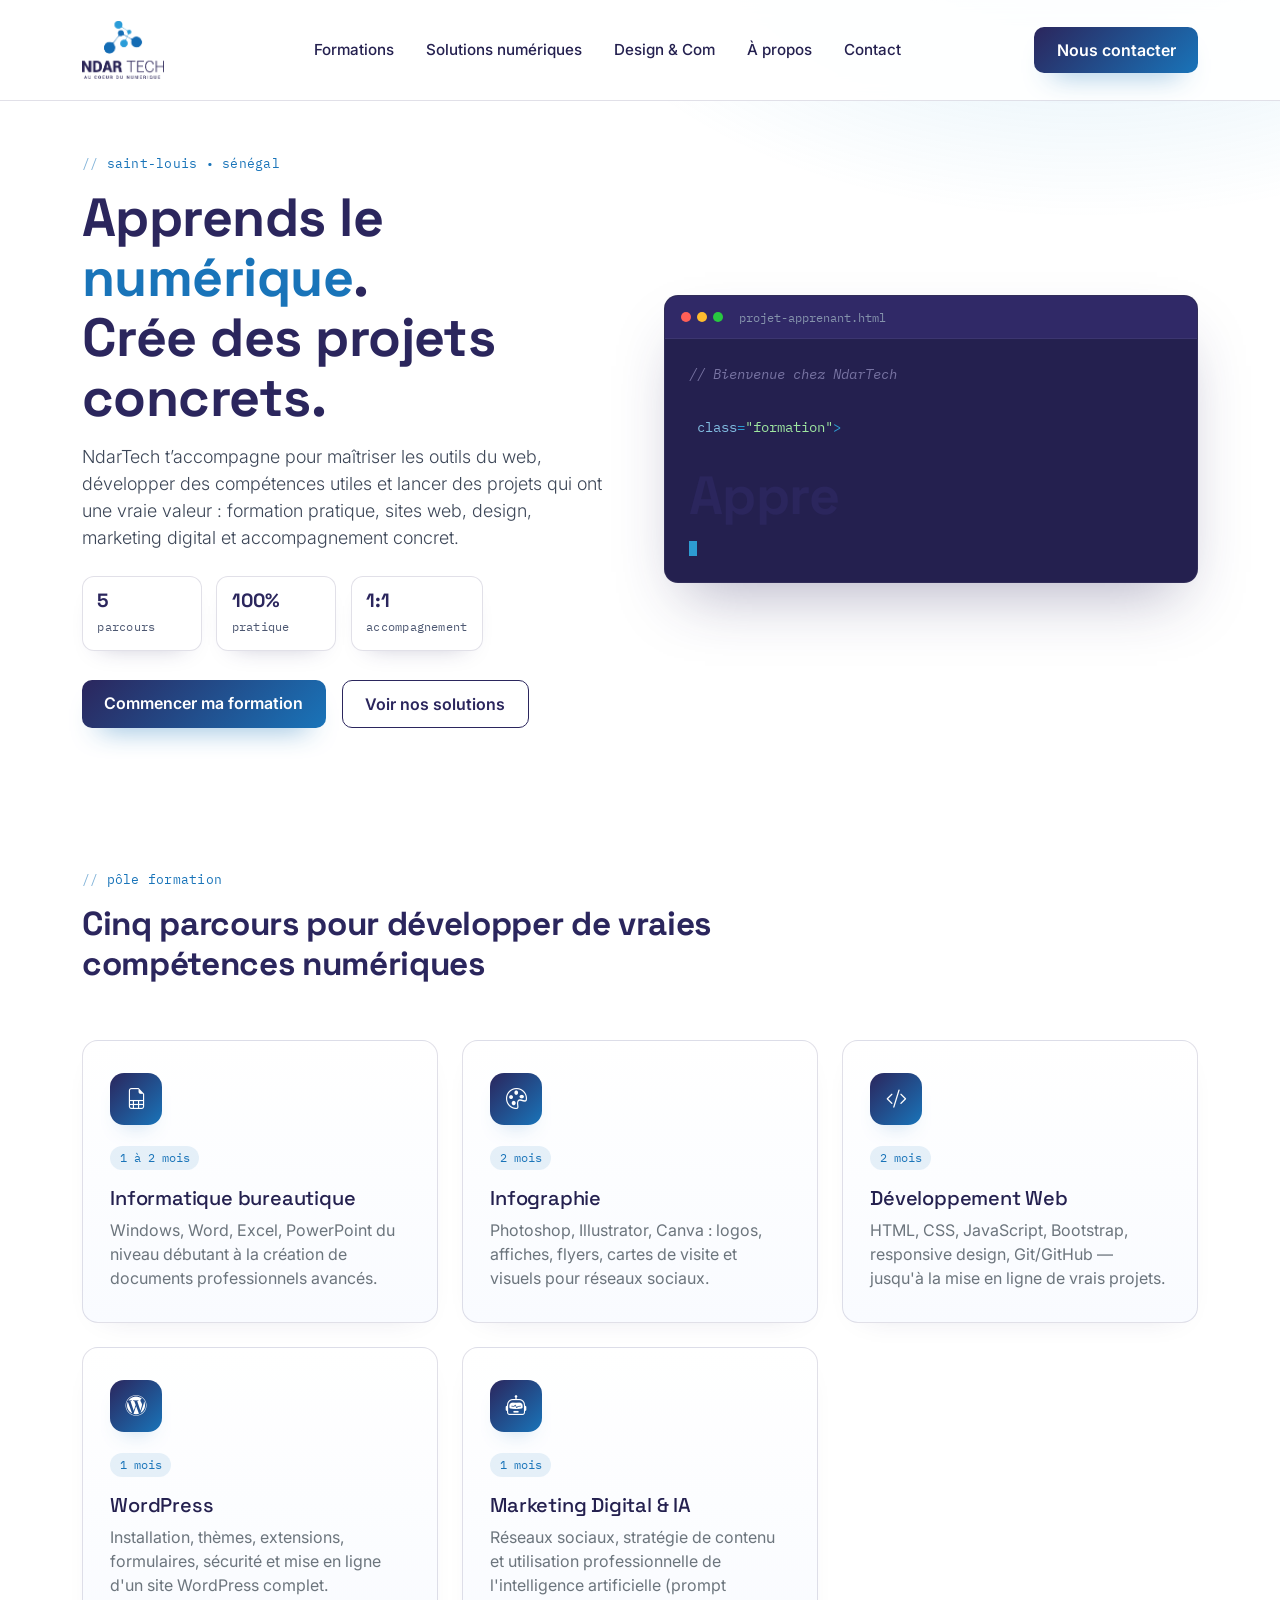
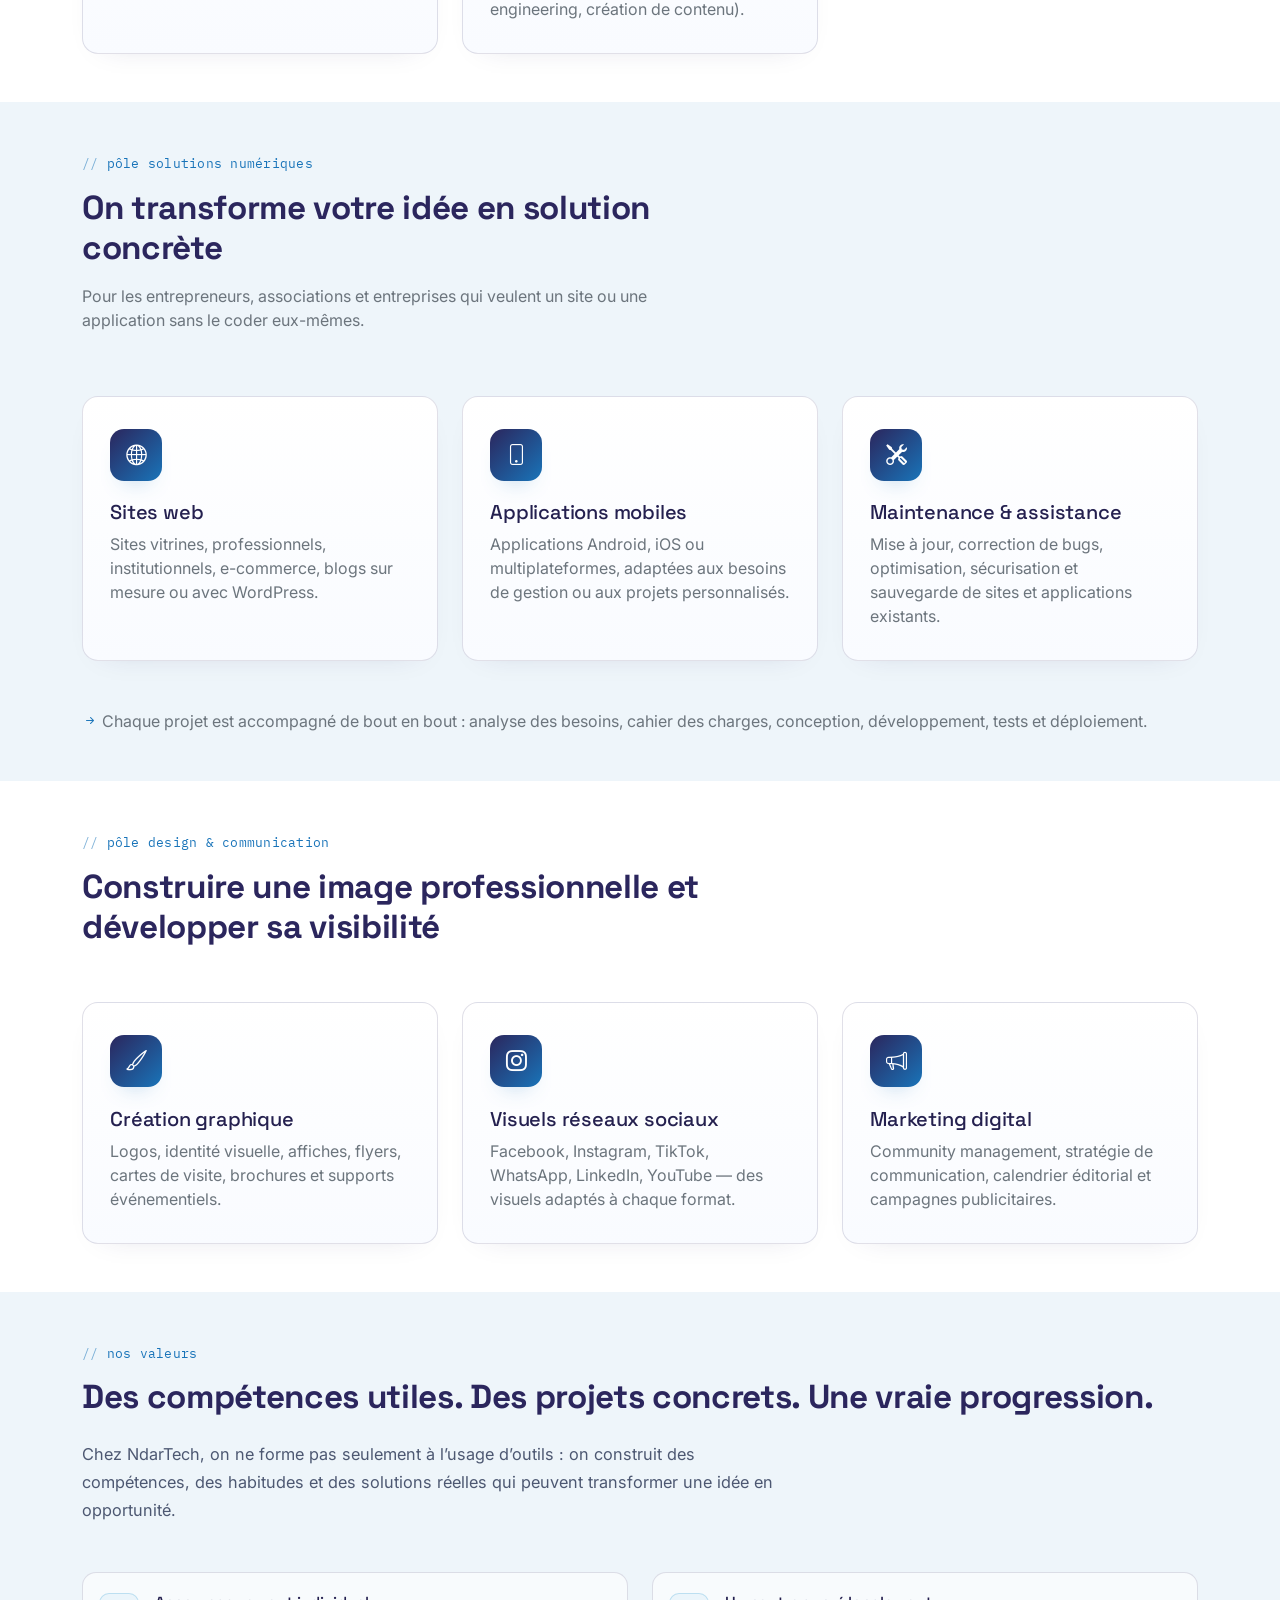
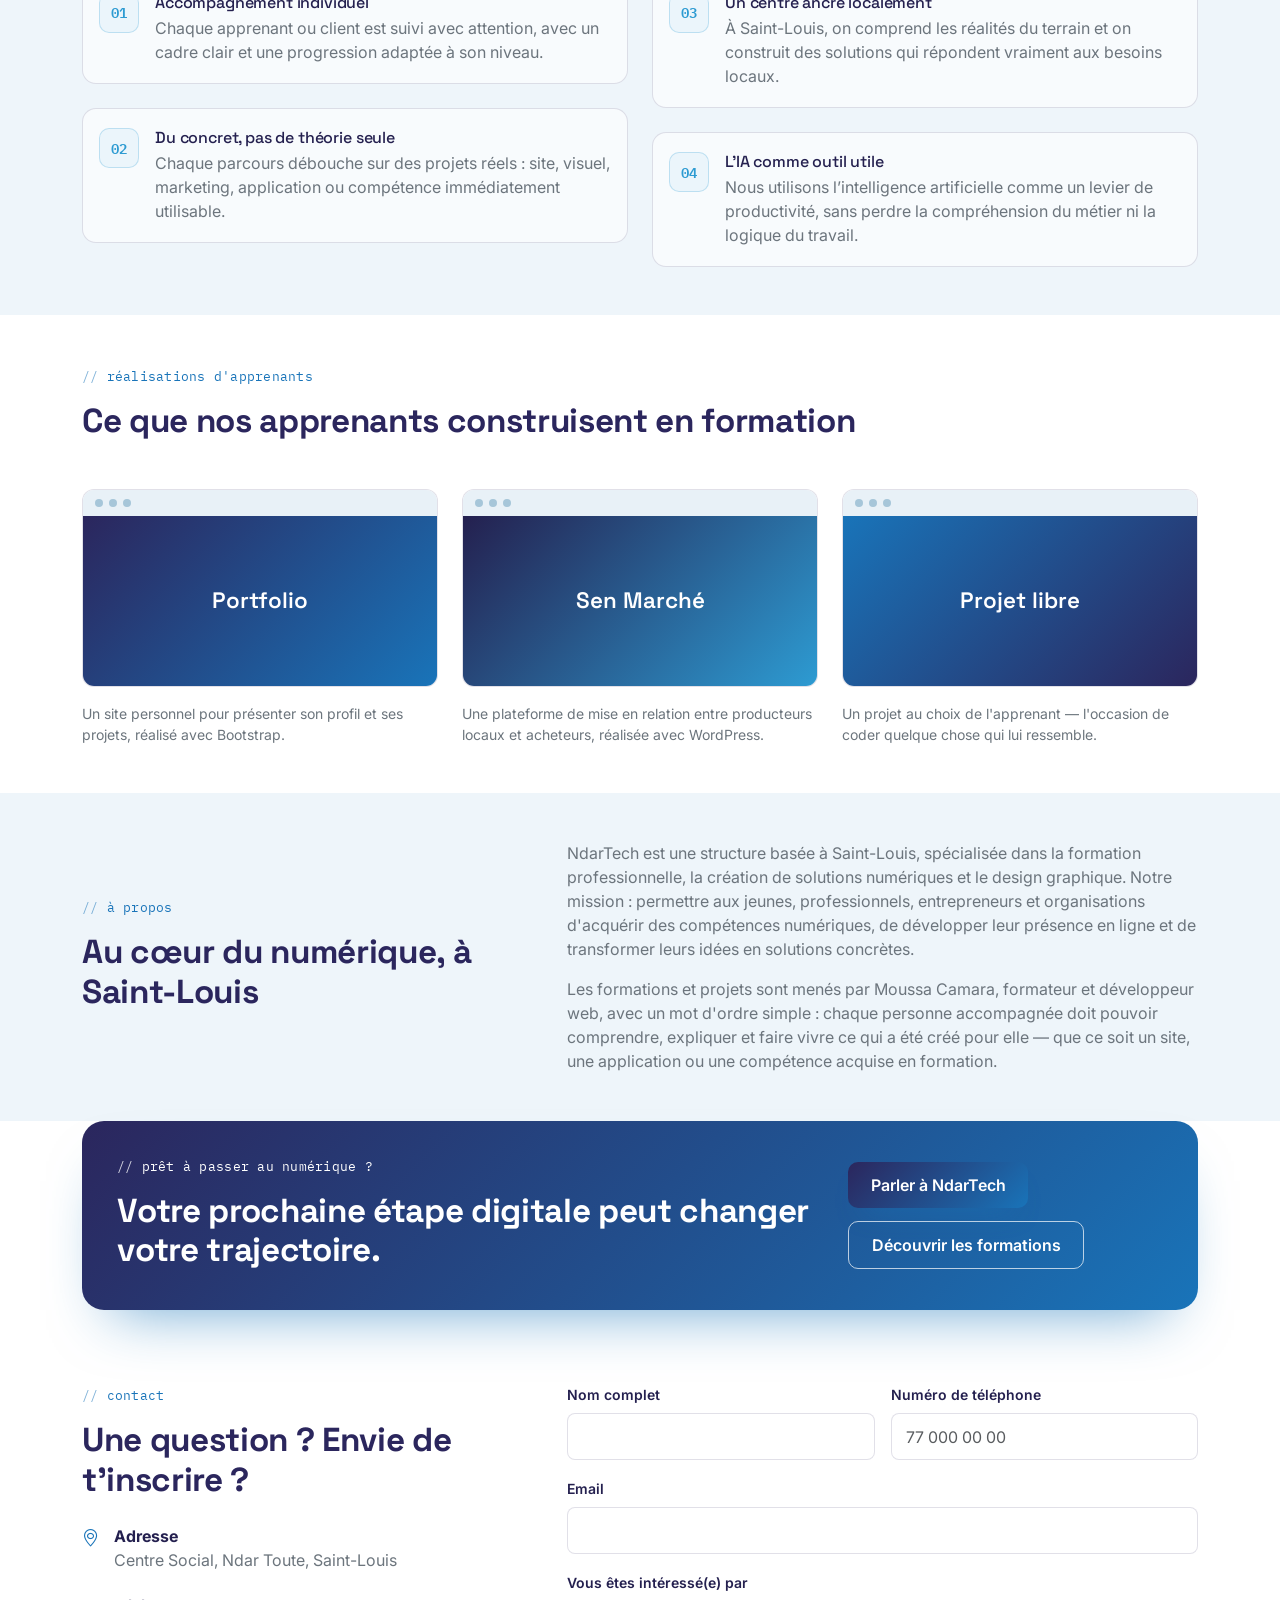
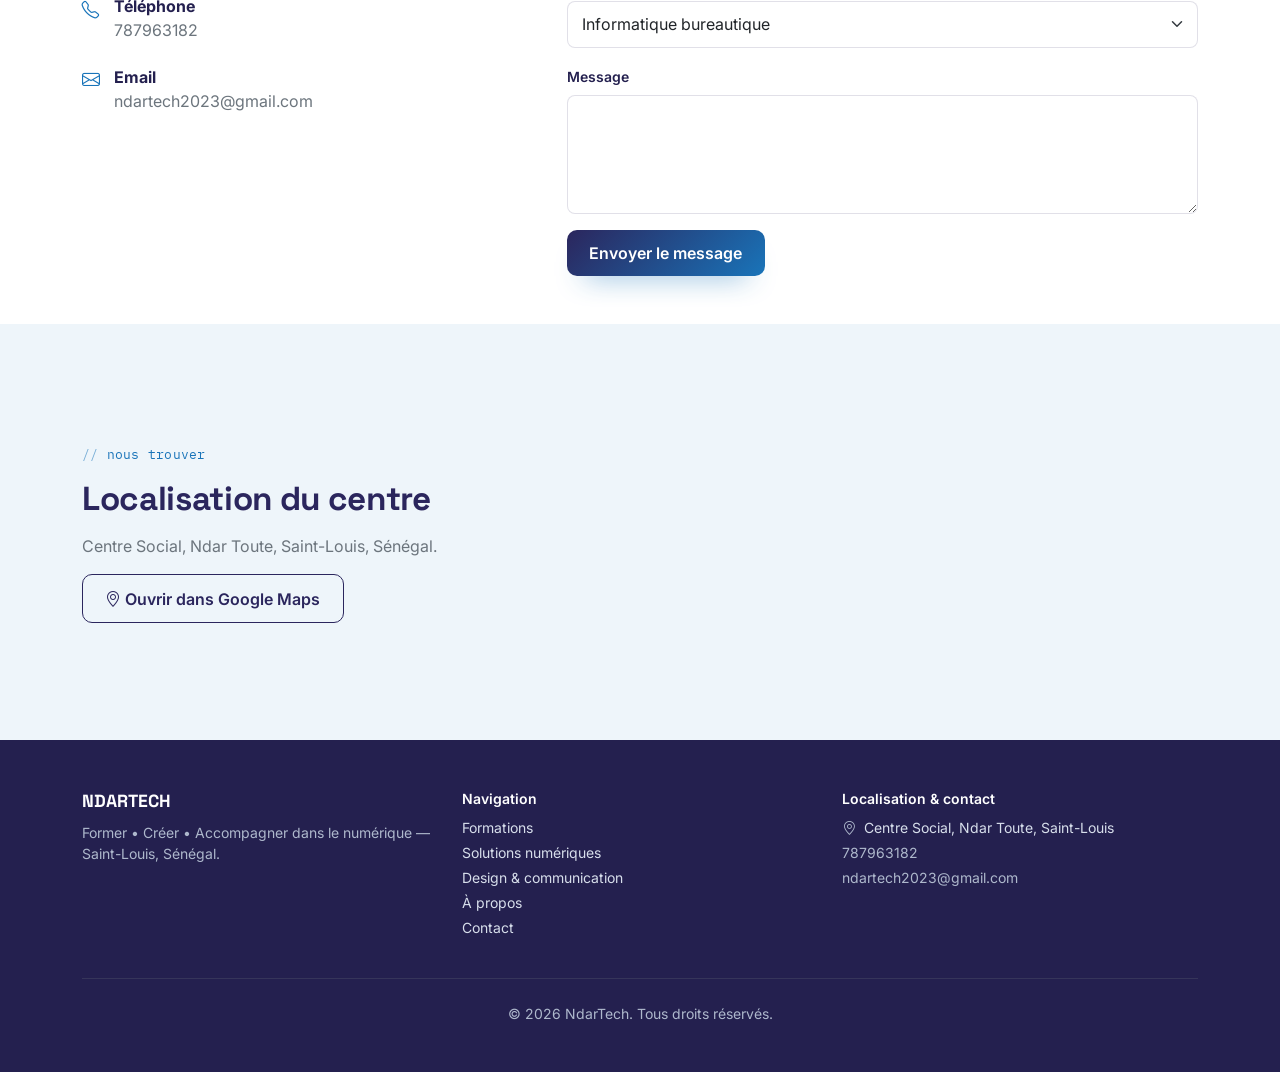
==== commit 8dd88ed0: "modification" ====
--- a/index.html
+++ b/index.html
@@ -3,8 +3,11 @@
 <head>
 <meta charset="UTF-8">
 <meta name="viewport" content="width=device-width, initial-scale=1.0">
-<title>NdarTech — Centre de formation numérique à Saint-Louis</title>
+<title>NdarTech : Centre de formation numérique à Saint-Louis</title>
 <meta name="description" content="NdarTech forme aux métiers du web à Saint-Louis : développement web, Bootstrap, WordPress. Formations pratiques, projets réels, accompagnement personnalisé.">
+<link rel="icon" type="image/png" href="image/logo.png">
+<link rel="shortcut icon" href="image/logo.png" type="image/png">
+<link rel="apple-touch-icon" href="image/logo.png">
 
 <link href="https://cdn.jsdelivr.net/npm/bootstrap@5.3.3/dist/css/bootstrap.min.css" rel="stylesheet">
 <link rel="stylesheet" href="https://cdn.jsdelivr.net/npm/bootstrap-icons@1.11.3/font/bootstrap-icons.css">
@@ -42,15 +45,30 @@
   <div class="container">
     <div class="row align-items-center g-5">
       <div class="col-lg-6">
-        <div class="eyebrow">saint-louis — sénégal</div>
-        <h1>Former, créer et accompagner dans le <em>numérique</em>.</h1>
+        <div class="eyebrow">saint-louis • sénégal</div>
+        <h1>Apprends le <em>numérique</em>.<br>Crée des projets concrets.</h1>
         <p class="lead mt-3 mb-4">
-          NdarTech forme aux métiers du numérique et accompagne particuliers, entrepreneurs et entreprises
-          dans la création de leurs sites, applications et supports de communication — de l'idée jusqu'à la mise en ligne.
+          NdarTech t’accompagne pour maîtriser les outils du web, développer des compétences utiles et lancer des projets qui ont une vraie valeur : formation pratique, sites web, design, marketing digital et accompagnement concret.
         </p>
+
+        <div class="hero-meta">
+          <div class="meta-item">
+            <strong>5</strong>
+            <span>parcours</span>
+          </div>
+          <div class="meta-item">
+            <strong>100%</strong>
+            <span>pratique</span>
+          </div>
+          <div class="meta-item">
+            <strong>1:1</strong>
+            <span>accompagnement</span>
+          </div>
+        </div>
+
         <div class="d-flex gap-3 flex-wrap justify-content-lg-start justify-content-center">
-          <a href="#formations" class="btn btn-signal">Voir les formations</a>
-          <a href="#solutions" class="btn btn-outline-ndar">Nos solutions numériques</a>
+          <a href="#formations" class="btn btn-signal">Commencer ma formation</a>
+          <a href="#solutions" class="btn btn-outline-ndar">Voir nos solutions</a>
         </div>
       </div>
 
@@ -85,7 +103,7 @@
           <div class="icon-badge"><i class="bi bi-file-earmark-spreadsheet"></i></div>
           <span class="niveau">1 à 2 mois</span>
           <h3 class="h5 mt-3 mb-2">Informatique bureautique</h3>
-          <p class="text-secondary mb-0">Windows, Word, Excel, PowerPoint — du niveau débutant à la création de documents professionnels avancés.</p>
+          <p class="text-secondary mb-0">Windows, Word, Excel, PowerPoint du niveau débutant à la création de documents professionnels avancés.</p>
         </div>
       </div>
       <div class="col-md-6 col-lg-4">
@@ -140,7 +158,7 @@
         <div class="card-formation">
           <div class="icon-badge"><i class="bi bi-globe2"></i></div>
           <h3 class="h5 mt-3 mb-2">Sites web</h3>
-          <p class="text-secondary mb-0">Sites vitrines, professionnels, institutionnels, e-commerce, blogs — sur mesure ou avec WordPress.</p>
+          <p class="text-secondary mb-0">Sites vitrines, professionnels, institutionnels, e-commerce, blogs sur mesure ou avec WordPress.</p>
         </div>
       </div>
       <div class="col-md-4">
@@ -206,7 +224,8 @@
 <section id="pourquoi" class="section-alt py-5" style="padding-top:5rem;padding-bottom:5rem;">
   <div class="container">
     <div class="eyebrow">nos valeurs</div>
-    <h2 class="section-title mb-5">Former, créer et accompagner — dans cet ordre</h2>
+    <h2 class="section-title mb-4">Des compétences utiles. Des projets concrets. Une vraie progression.</h2>
+    <p class="section-subtitle mb-5">Chez NdarTech, on ne forme pas seulement à l’usage d’outils : on construit des compétences, des habitudes et des solutions réelles qui peuvent transformer une idée en opportunité.</p>
 
     <div class="row g-4">
       <div class="col-md-6">
@@ -214,14 +233,14 @@
           <div class="num">01</div>
           <div>
             <h3 class="h6 mb-1">Accompagnement individuel</h3>
-            <p class="text-secondary mb-0">Que ce soit en formation ou sur un projet client, chaque personne est suivie individuellement — pas de traitement à la chaîne.</p>
+            <p class="text-secondary mb-0">Chaque apprenant ou client est suivi avec attention, avec un cadre clair et une progression adaptée à son niveau.</p>
           </div>
         </div>
         <div class="feature">
           <div class="num">02</div>
           <div>
-            <h3 class="h6 mb-1">Du concret, pas de la théorie seule</h3>
-            <p class="text-secondary mb-0">Apprenants comme clients repartent avec quelque chose de réel : un site en ligne, une identité visuelle, une compétence utilisable.</p>
+            <h3 class="h6 mb-1">Du concret, pas de théorie seule</h3>
+            <p class="text-secondary mb-0">Chaque parcours débouche sur des projets réels : site, visuel, marketing, application ou compétence immédiatement utilisable.</p>
           </div>
         </div>
       </div>
@@ -229,15 +248,15 @@
         <div class="feature mb-4">
           <div class="num">03</div>
           <div>
-            <h3 class="h6 mb-1">Ancré à Saint-Louis</h3>
-            <p class="text-secondary mb-0">Un centre accessible en présentiel, avec une bonne connaissance des besoins et réalités numériques locales.</p>
+            <h3 class="h6 mb-1">Un centre ancré localement</h3>
+            <p class="text-secondary mb-0">À Saint-Louis, on comprend les réalités du terrain et on construit des solutions qui répondent vraiment aux besoins locaux.</p>
           </div>
         </div>
         <div class="feature">
           <div class="num">04</div>
           <div>
-            <h3 class="h6 mb-1">L'IA comme outil, pas comme gadget</h3>
-            <p class="text-secondary mb-0">Intégrée dans les formations comme dans les prestations, pour gagner en efficacité sans sacrifier la compréhension du travail.</p>
+            <h3 class="h6 mb-1">L’IA comme outil utile</h3>
+            <p class="text-secondary mb-0">Nous utilisons l’intelligence artificielle comme un levier de productivité, sans perdre la compréhension du métier ni la logique du travail.</p>
           </div>
         </div>
       </div>
@@ -302,6 +321,22 @@
   </div>
 </section>
 
+<!-- ============ CTA FINAL ============ -->
+<section class="cta-band">
+  <div class="container">
+    <div class="cta-inner">
+      <div>
+        <div class="eyebrow">prêt à passer au numérique ?</div>
+        <h2 class="section-title mb-2">Votre prochaine étape digitale peut changer votre trajectoire.</h2>
+      </div>
+      <div class="cta-actions">
+        <a href="#contact" class="btn btn-signal">Parler à NdarTech</a>
+        <a href="#formations" class="btn btn-outline-ndar light">Découvrir les formations</a>
+      </div>
+    </div>
+  </div>
+</section>
+
 <!-- ============ CONTACT ============ -->
 <section id="contact" class="py-5" style="padding-top:5rem;padding-bottom:5rem;">
   <div class="container">
@@ -316,31 +351,32 @@
         </div>
         <div class="contact-info-item">
           <i class="bi bi-telephone"></i>
-          <div><strong>Téléphone</strong><br><span class="text-secondary">77 488 68 78</span></div>
+          <div><strong>Téléphone</strong><br><span class="text-secondary">787963182</span></div>
         </div>
         <div class="contact-info-item">
           <i class="bi bi-envelope"></i>
-          <div><strong>Email</strong><br><span class="text-secondary">cmoicamaraa@gmail.com</span></div>
+          <div><strong>Email</strong><br><span class="text-secondary">ndartech2023@gmail.com</span></div>
         </div>
       </div>
 
       <div class="col-lg-7">
-        <form class="row g-3">
+        <form class="row g-3" action="https://formspree.io/f/xdenjyqw" method="POST">
+          <input type="hidden" name="_subject" value="Nouvelle demande depuis le site NdarTech">
           <div class="col-md-6">
             <label class="form-label small fw-semibold">Nom complet</label>
-            <input type="text" class="form-control" required>
+            <input type="text" name="nom" class="form-control" autocomplete="name" required>
           </div>
           <div class="col-md-6">
-            <label class="form-label small fw-semibold">Téléphone</label>
-            <input type="tel" class="form-control">
+            <label class="form-label small fw-semibold" for="telephone">Numéro de téléphone</label>
+            <input type="tel" id="telephone" name="telephone" class="form-control" autocomplete="tel" inputmode="tel" placeholder="77 000 00 00" required>
           </div>
           <div class="col-12">
             <label class="form-label small fw-semibold">Email</label>
-            <input type="email" class="form-control" required>
+            <input type="email" name="email" class="form-control" autocomplete="email" required>
           </div>
           <div class="col-12">
             <label class="form-label small fw-semibold">Vous êtes intéressé(e) par</label>
-            <select class="form-select">
+            <select name="interet" class="form-select">
               <optgroup label="Formations">
                 <option>Informatique bureautique</option>
                 <option>Infographie</option>
@@ -362,7 +398,7 @@
           </div>
           <div class="col-12">
             <label class="form-label small fw-semibold">Message</label>
-            <textarea class="form-control" rows="4"></textarea>
+            <textarea name="message" class="form-control" rows="4"></textarea>
           </div>
           <div class="col-12">
             <button type="submit" class="btn btn-signal">Envoyer le message</button>
@@ -421,8 +457,8 @@
           <i class="bi bi-geo-alt me-1" aria-hidden="true"></i>
           <a href="https://www.google.com/maps/search/?api=1&amp;query=Centre+Social+Ndar+Toute+Saint-Louis+Senegal" target="_blank" rel="noopener noreferrer">Centre Social, Ndar Toute, Saint-Louis</a>
         </p>
-        <p class="small mb-1">77 488 68 78</p>
-        <p class="small mb-0">cmoicamaraa@gmail.com</p>
+        <p class="small mb-1">787963182</p>
+        <p class="small mb-0">ndartech2023@gmail.com</p>
       </div>
     </div>
     <hr class="border-secondary my-4">
--- a/style/style.css
+++ b/style/style.css
@@ -32,10 +32,40 @@
   align-items:center;
   gap:.5rem;
   margin-bottom:.9rem;
+  text-transform:lowercase;
 }
 .eyebrow::before{content:"//";opacity:.55;}
 
 section{scroll-margin-top:76px;}
+
+.hero-meta{
+  display:flex;
+  flex-wrap:wrap;
+  gap:.9rem;
+  margin:1.3rem 0 1.8rem;
+}
+.meta-item{
+  min-width:120px;
+  background:rgba(255,255,255,.7);
+  border:1px solid var(--line);
+  border-radius:12px;
+  padding:.8rem .9rem;
+  box-shadow:0 12px 24px -18px rgba(43,38,93,.35);
+}
+.meta-item strong{
+  display:block;
+  font-size:1.2rem;
+  line-height:1.1;
+  color:var(--navy);
+  font-family:'Space Grotesk',sans-serif;
+  margin-bottom:.15rem;
+}
+.meta-item span{
+  font-size:.72rem;
+  color:#4d5872;
+  font-family:'IBM Plex Mono',monospace;
+  letter-spacing:.02em;
+}
 
 /* ---------- NAVBAR ---------- */
 .navbar-ndar{
@@ -64,25 +94,26 @@
 }
 .navbar-ndar .nav-link:hover{color:var(--signal)!important;}
 .btn-signal{
-  background:var(--navy);
+  background:linear-gradient(135deg, var(--navy), var(--signal));
   color:#fff;
   border:none;
   font-weight:600;
-  padding:.55rem 1.3rem;
-  border-radius:8px;
+  padding:.7rem 1.4rem;
+  border-radius:10px;
+  box-shadow:0 16px 28px -18px rgba(25,116,185,.85);
   transition:.2s;
 }
-.btn-signal:hover{background:var(--signal);color:#fff;}
+.btn-signal:hover{background:linear-gradient(135deg, var(--signal), var(--navy));color:#fff; transform:translateY(-1px);}
 .btn-outline-ndar{
   border:1.5px solid var(--navy);
   color:var(--navy);
   font-weight:600;
-  border-radius:8px;
-  padding:.55rem 1.3rem;
+  border-radius:10px;
+  padding:.7rem 1.4rem;
   background:transparent;
   transition:.2s;
 }
-.btn-outline-ndar:hover{background:var(--navy);color:#fff;}
+.btn-outline-ndar:hover{background:var(--navy);color:#fff; transform:translateY(-1px);}
 
 /* ---------- HERO ---------- */
 .hero{
@@ -158,29 +189,37 @@
   color:var(--navy);
   font-size:clamp(1.6rem,2.6vw,2.1rem);
 }
+.section-subtitle{
+  max-width:700px;
+  color:#4d5872;
+  font-size:1.02rem;
+  line-height:1.7;
+}
 
 /* ---------- FORMATIONS ---------- */
 .card-formation{
   border:1px solid var(--line);
-  border-radius:14px;
+  border-radius:16px;
   padding:2rem 1.7rem;
-  background:#fff;
+  background:linear-gradient(180deg,#fff 0%, #f9fbff 100%);
   height:100%;
   transition:.25s;
+  box-shadow:0 10px 30px -24px rgba(43,38,93,.26);
 }
 .card-formation:hover{
   border-color:var(--signal);
-  box-shadow:0 20px 40px -24px rgba(22,48,92,.28);
+  box-shadow:0 22px 42px -28px rgba(22,48,92,.32);
   transform:translateY(-3px);
 }
 .icon-badge{
-  width:48px;height:48px;
-  border-radius:10px;
-  background:var(--navy);
+  width:52px;height:52px;
+  border-radius:14px;
+  background:linear-gradient(135deg, var(--navy), var(--signal));
   color:#fff;
   display:flex;align-items:center;justify-content:center;
-  font-size:1.25rem;
+  font-size:1.3rem;
   margin-bottom:1.2rem;
+  box-shadow:0 12px 24px -18px rgba(25,116,185,.8);
 }
 .card-formation .niveau{
   font-family:'IBM Plex Mono',monospace;
@@ -197,15 +236,25 @@
   display:flex;
   gap:1rem;
   align-items:flex-start;
+  background:rgba(255,255,255,.6);
+  border:1px solid var(--line);
+  border-radius:14px;
+  padding:1.2rem 1rem;
+  transition:.2s;
+}
+.feature:hover{
+  border-color:rgba(25,116,185,.33);
+  box-shadow:0 14px 26px -22px rgba(25,116,185,.45);
 }
 .feature .num{
   font-family:'IBM Plex Mono',monospace;
   color:var(--cyan);
   font-weight:600;
   font-size:.85rem;
-  border:1px solid var(--line);
-  border-radius:8px;
-  width:36px;height:36px;
+  border:1px solid rgba(45,155,210,.25);
+  background:rgba(45,155,210,.06);
+  border-radius:10px;
+  width:40px;height:40px;
   display:flex;align-items:center;justify-content:center;
   flex-shrink:0;
 }
@@ -261,6 +310,38 @@
   border-radius:12px;
 }
 
+/* ---------- CTA FINAL ---------- */
+.cta-band{
+  padding:0 0 1.5rem;
+}
+.cta-inner{
+  background:linear-gradient(135deg, var(--navy), var(--signal));
+  border-radius:22px;
+  padding:2rem 2.2rem;
+  color:#fff;
+  display:flex;
+  align-items:center;
+  justify-content:space-between;
+  gap:1.5rem;
+  box-shadow:0 30px 60px -30px rgba(25,116,185,.65);
+}
+.cta-inner .eyebrow,
+.cta-inner .section-title{color:#fff;}
+.cta-inner .eyebrow::before{opacity:.8;}
+.cta-actions{
+  display:flex;
+  flex-wrap:wrap;
+  gap:.8rem;
+}
+.btn-outline-ndar.light{
+  border-color:rgba(255,255,255,.7);
+  color:#fff;
+}
+.btn-outline-ndar.light:hover{
+  background:#fff;
+  color:var(--navy);
+}
+
 /* ---------- FOOTER ---------- */
 footer{background:var(--ink);color:#AEB8CC;}
 footer a{color:#D7DEEB;text-decoration:none;}
@@ -274,4 +355,27 @@
   .hero{padding:130px 0 60px;text-align:center;}
   .hero p.lead{margin-left:auto;margin-right:auto;}
   .hero .editor{margin-top:3rem;}
+  .cta-inner{flex-direction:column;align-items:flex-start;}
+}
+
+@media(max-width:767px){
+  .hero-meta{
+    display:grid;
+    grid-template-columns:repeat(3, minmax(0, 1fr));
+    gap:.7rem;
+  }
+  .meta-item{min-width:0;}
+  .cta-inner{
+    padding:1.4rem 1rem;
+    border-radius:18px;
+  }
+  .cta-actions{
+    width:100%;
+    display:grid;
+    grid-template-columns:1fr;
+  }
+  .btn-signal, .btn-outline-ndar, .btn-outline-ndar.light{
+    width:100%;
+    text-align:center;
+  }
 }
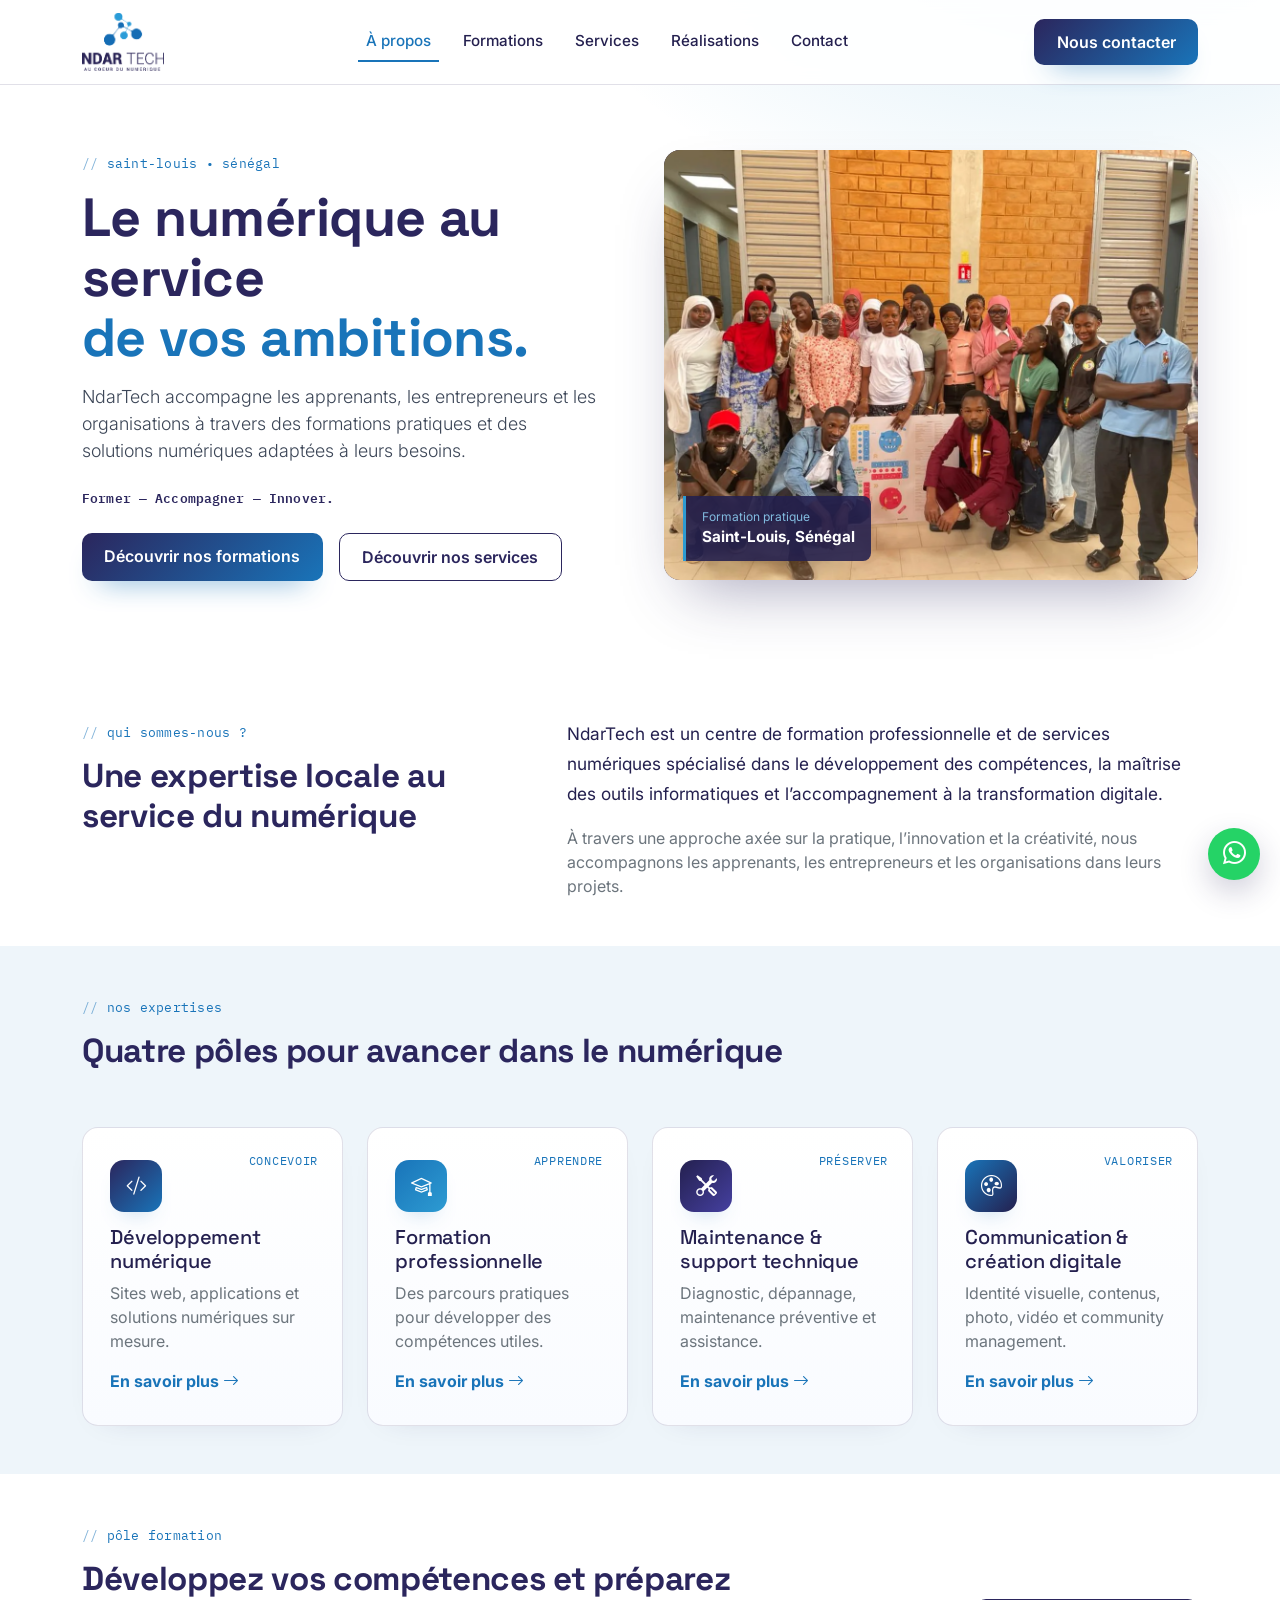
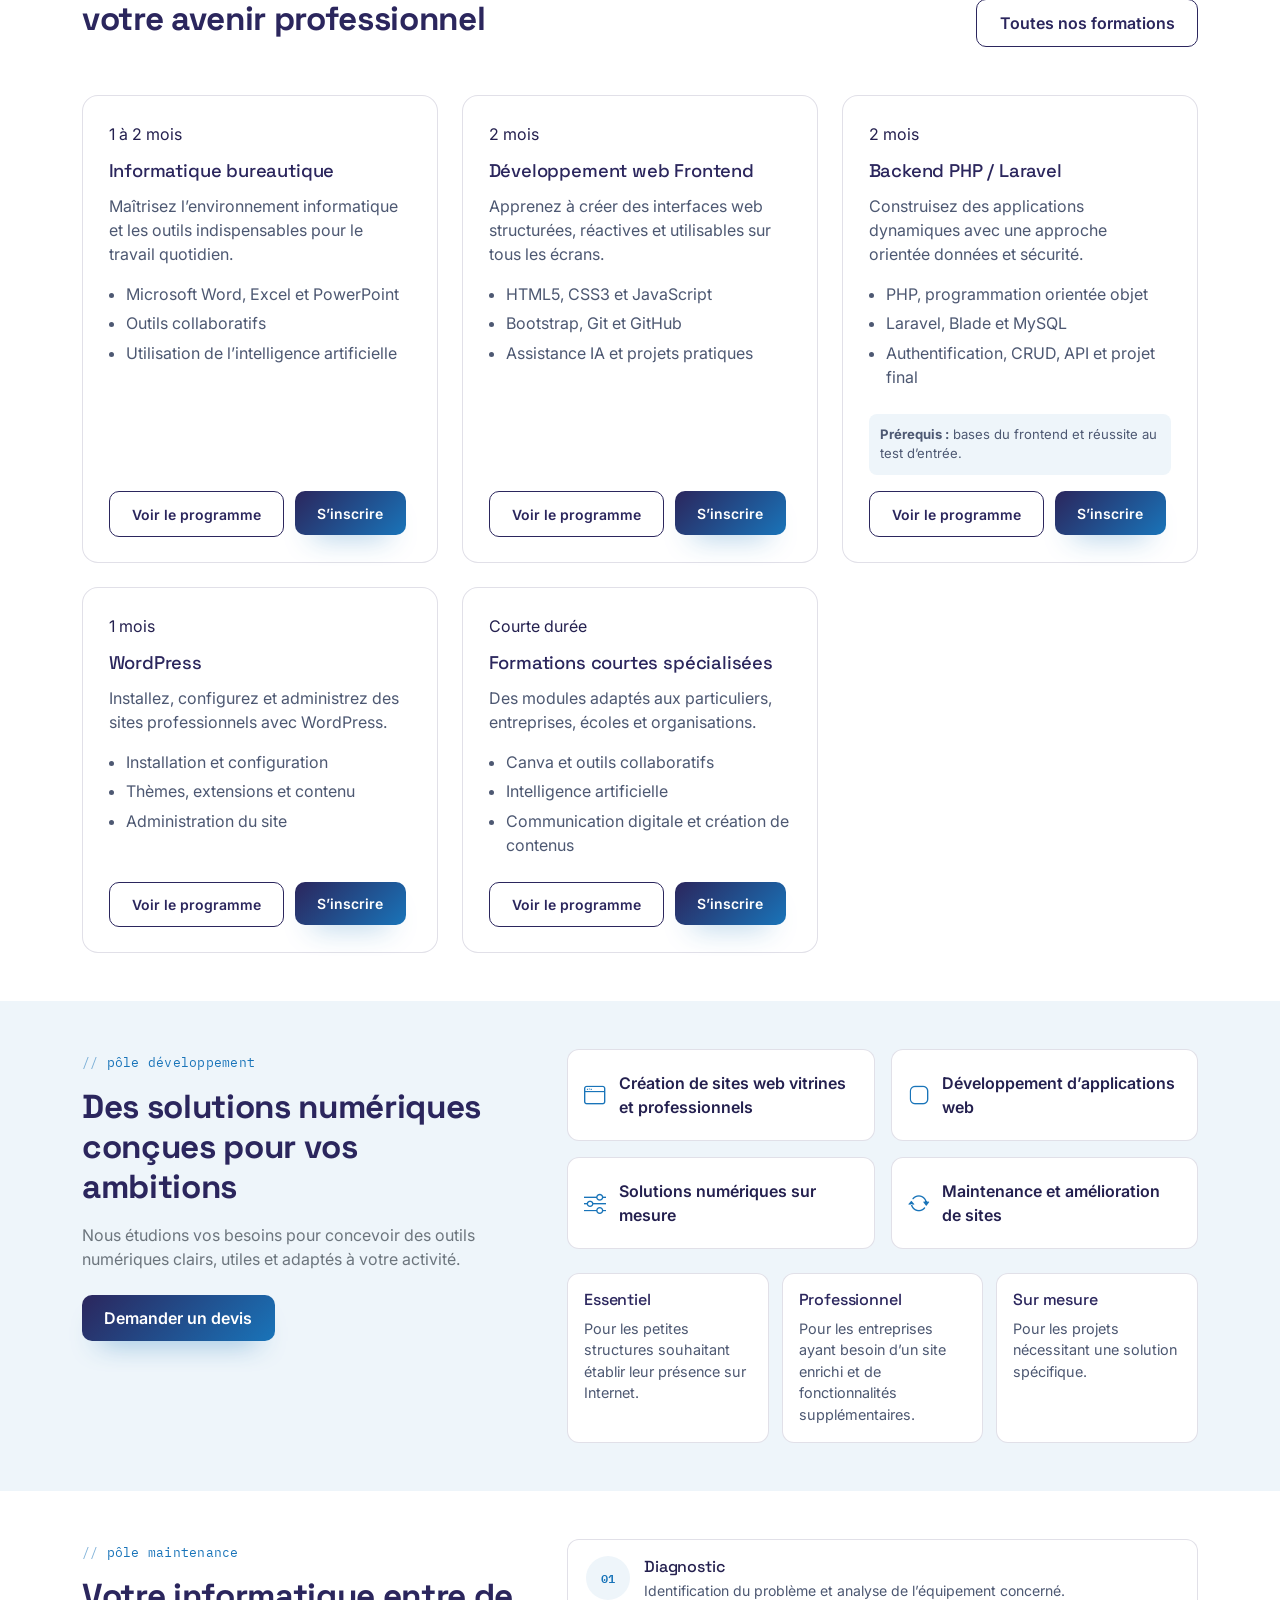
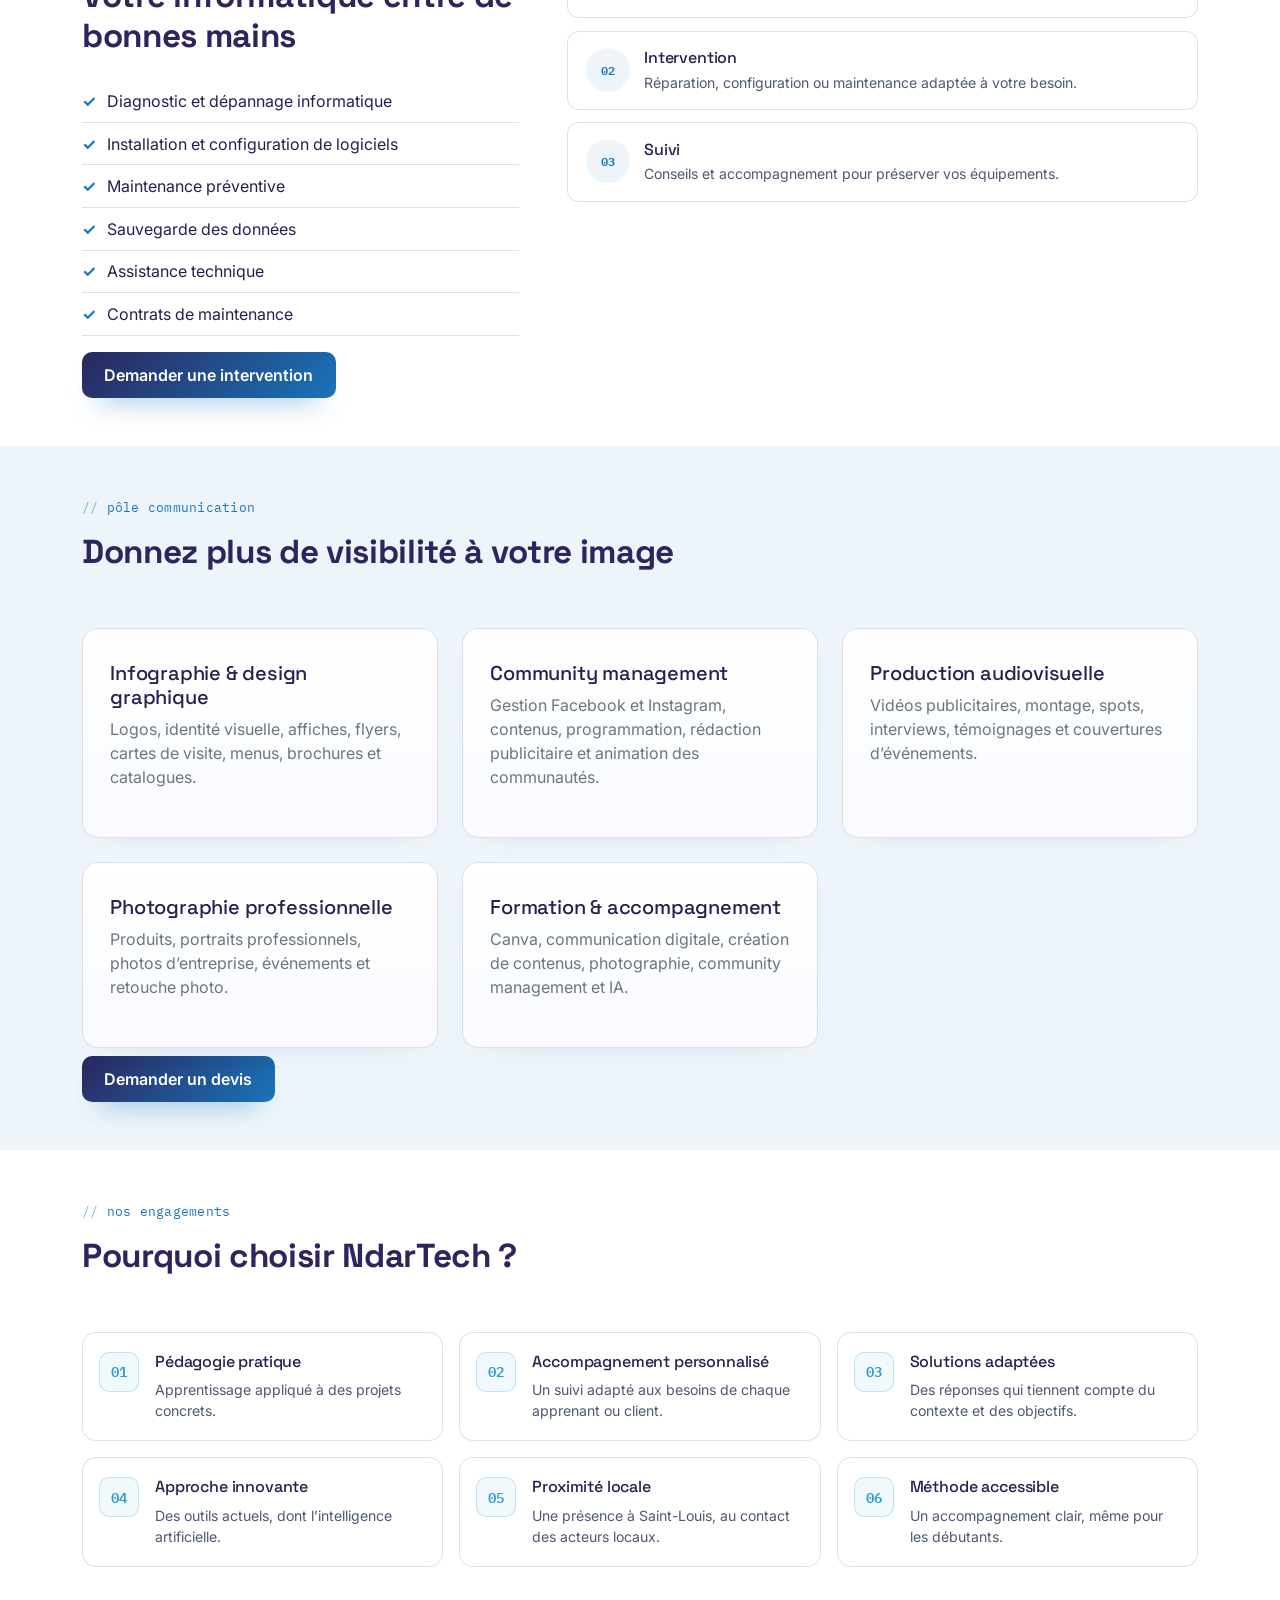
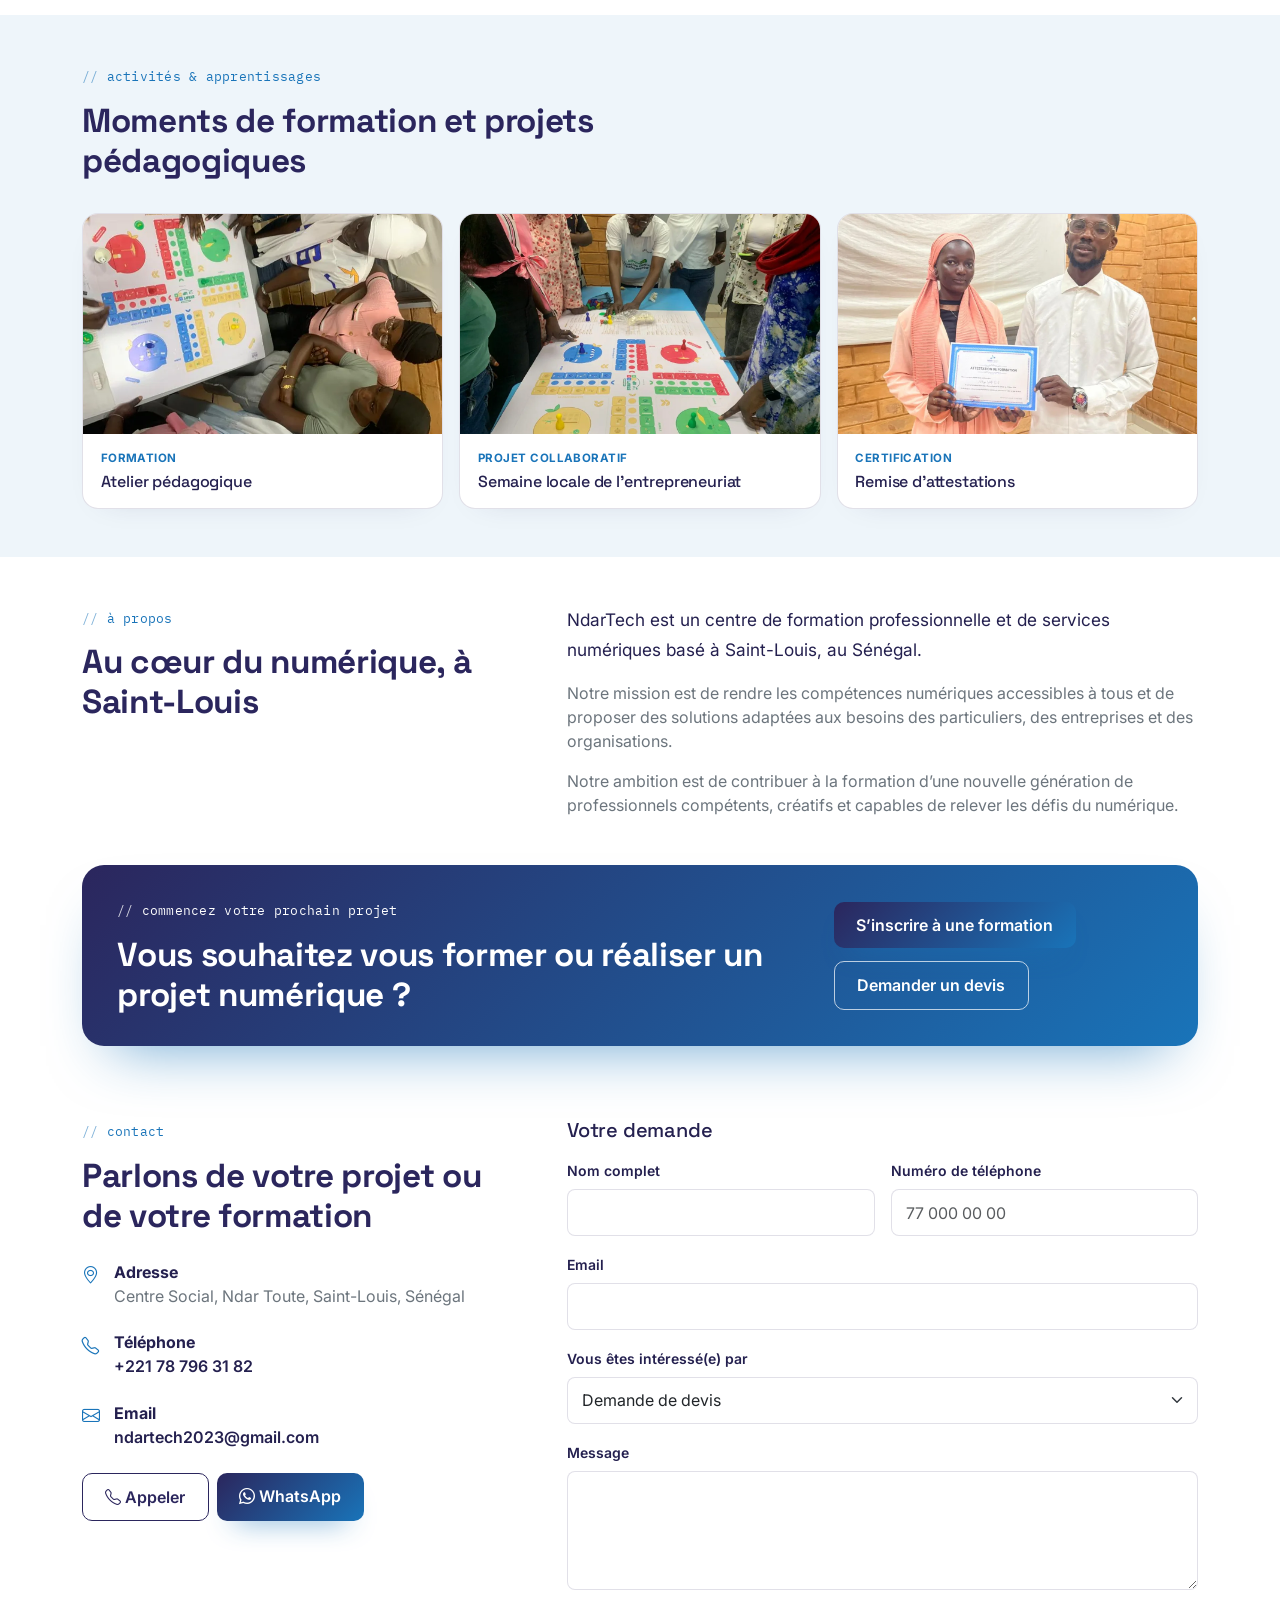
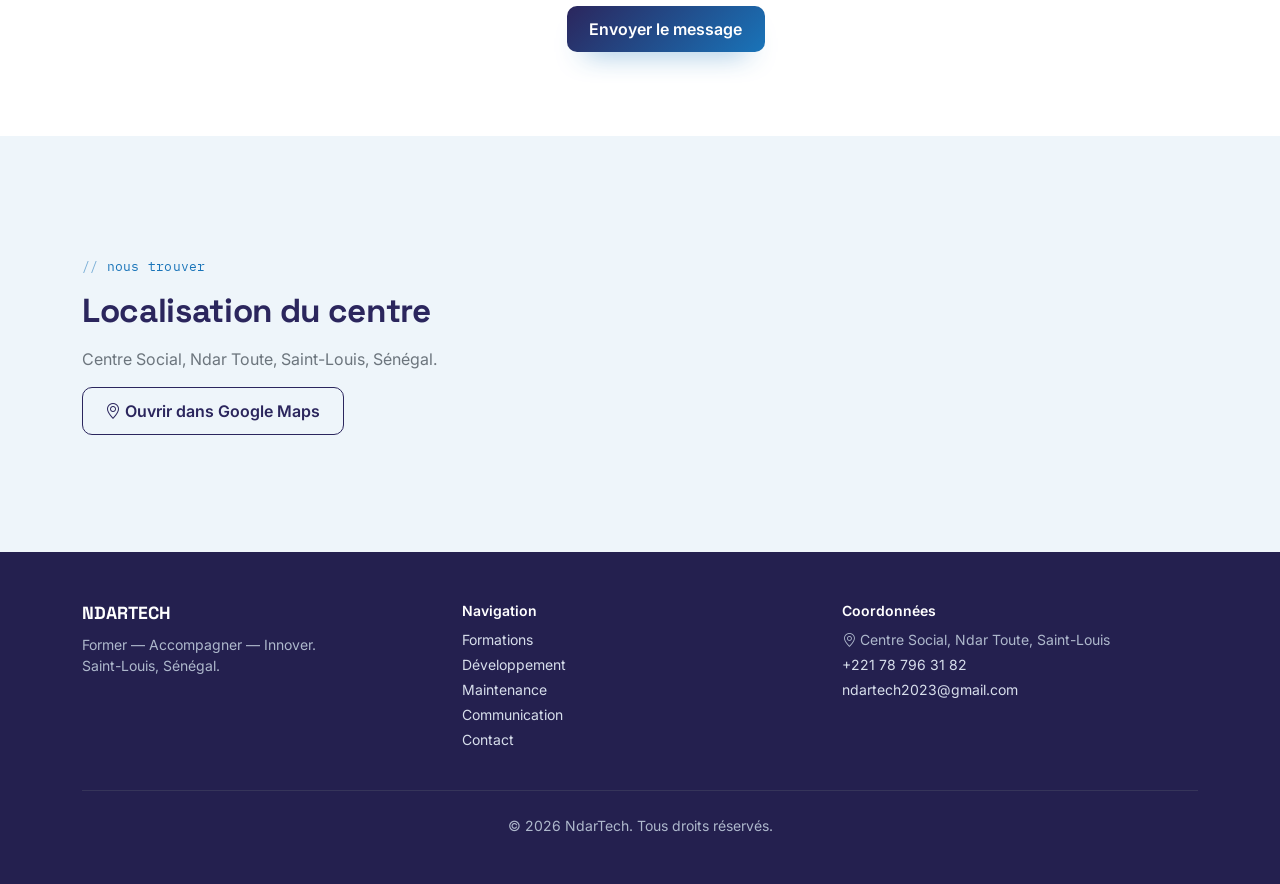
==== commit 6fd3210c: "modifier" ====
--- a/index.html
+++ b/index.html
@@ -1,520 +1,693 @@
 <!DOCTYPE html>
 <html lang="fr">
 <head>
-<meta charset="UTF-8">
-<meta name="viewport" content="width=device-width, initial-scale=1.0">
-<title>NdarTech : Centre de formation numérique à Saint-Louis</title>
-<meta name="description" content="NdarTech forme aux métiers du web à Saint-Louis : développement web, Bootstrap, WordPress. Formations pratiques, projets réels, accompagnement personnalisé.">
-<link rel="icon" type="image/png" href="image/logo.png">
-<link rel="shortcut icon" href="image/logo.png" type="image/png">
-<link rel="apple-touch-icon" href="image/logo.png">
-
-<link href="https://cdn.jsdelivr.net/npm/bootstrap@5.3.3/dist/css/bootstrap.min.css" rel="stylesheet">
-<link rel="stylesheet" href="https://cdn.jsdelivr.net/npm/bootstrap-icons@1.11.3/font/bootstrap-icons.css">
-<link rel="preconnect" href="https://fonts.googleapis.com">
-<link href="https://fonts.googleapis.com/css2?family=Space+Grotesk:wght@500;600;700&family=Inter:wght@400;500;600&family=IBM+Plex+Mono:wght@500&display=swap" rel="stylesheet">
-<link rel="stylesheet" href="style/style.css">
-
+  <meta charset="UTF-8">
+  <meta name="viewport" content="width=device-width, initial-scale=1.0">
+  <title>NdarTech | Formation numérique et services digitaux à Saint-Louis</title>
+  <meta name="description" content="NdarTech forme aux compétences numériques et accompagne les particuliers, entreprises et organisations à Saint-Louis : développement web, formation, maintenance et création digitale.">
+  <meta name="robots" content="index, follow">
+  <meta name="theme-color" content="#24204F">
+  <link rel="canonical" href="https://ndartech.netlify.app/">
+  <meta property="og:type" content="website">
+  <meta property="og:locale" content="fr_SN">
+  <meta property="og:site_name" content="NdarTech">
+  <meta property="og:title" content="NdarTech — Au cœur du numérique">
+  <meta property="og:description" content="Former, accompagner et innover grâce aux compétences numériques et aux solutions digitales adaptées.">
+  <meta property="og:url" content="https://ndartech.netlify.app/">
+  <meta property="og:image" content="https://ndartech.netlify.app/image/banner-ndartech.webp">
+  <meta property="og:image:secure_url" content="https://ndartech.netlify.app/image/banner-ndartech.webp">
+  <meta property="og:image:type" content="image/webp">
+  <meta property="og:image:width" content="1600">
+  <meta property="og:image:height" content="900">
+  <meta property="og:image:alt" content="NdarTech — Former, Accompagner, Innover">
+  <meta name="twitter:card" content="summary_large_image">
+  <meta name="twitter:title" content="NdarTech — Au cœur du numérique">
+  <meta name="twitter:description" content="Formation professionnelle et services numériques à Saint-Louis, Sénégal.">
+  <meta name="twitter:image" content="https://ndartech.netlify.app/image/banner-ndartech.webp">
+  <meta name="twitter:image:alt" content="NdarTech — Former, Accompagner, Innover">
+
+  <link rel="icon" type="image/png" href="image/logo.png">
+  <link rel="shortcut icon" href="image/logo.png" type="image/png">
+  <link rel="apple-touch-icon" href="image/logo.png">
+  <link rel="preconnect" href="https://cdn.jsdelivr.net" crossorigin>
+  <link rel="preconnect" href="https://fonts.googleapis.com">
+  <link rel="preconnect" href="https://fonts.gstatic.com" crossorigin>
+  <link href="https://cdn.jsdelivr.net/npm/bootstrap@5.3.3/dist/css/bootstrap.min.css" rel="stylesheet">
+  <link rel="stylesheet" href="https://cdn.jsdelivr.net/npm/bootstrap-icons@1.11.3/font/bootstrap-icons.css">
+  <link href="https://fonts.googleapis.com/css2?family=Space+Grotesk:wght@500;600;700&family=Inter:wght@400;500;600&family=IBM+Plex+Mono:wght@500&display=swap" rel="stylesheet">
+  <link rel="stylesheet" href="style/style.css">
+
+  <script type="application/ld+json">
+  {
+    "@context": "https://schema.org",
+    "@graph": [
+      {
+        "@type": "EducationalOrganization",
+        "@id": "https://ndartech.netlify.app/#organization",
+        "name": "NdarTech",
+        "alternateName": "Ndar Tech",
+        "description": "Centre de formation professionnelle et prestataire de services numériques.",
+        "url": "https://ndartech.netlify.app/",
+        "logo": {
+          "@type": "ImageObject",
+          "url": "https://ndartech.netlify.app/image/logo.png",
+          "width": 1363,
+          "height": 959
+        },
+        "image": "https://ndartech.netlify.app/image/banner-ndartech.webp",
+        "email": "ndartech2023@gmail.com",
+        "telephone": "+221787963182",
+        "address": {
+          "@type": "PostalAddress",
+          "addressLocality": "Saint-Louis",
+          "addressCountry": "SN"
+        },
+        "areaServed": "Saint-Louis",
+        "slogan": "Former — Accompagner — Innover"
+      },
+      {
+        "@type": "WebSite",
+        "@id": "https://ndartech.netlify.app/#website",
+        "name": "NdarTech",
+        "alternateName": "NdarTech — Au cœur du numérique",
+        "url": "https://ndartech.netlify.app/",
+        "inLanguage": "fr",
+        "publisher": {
+          "@id": "https://ndartech.netlify.app/#organization"
+        }
+      }
+    ]
+  }
+  </script>
 </head>
 <body>
-
-<!-- ============ NAVBAR ============ -->
-<nav class="navbar navbar-expand-lg navbar-ndar fixed-top py-3">
-  <div class="container">
-    <a class="navbar-brand" href="#accueil" aria-label="NdarTech, accueil">
-      <img src="image/logo.png" alt="NdarTech - Au coeur du numérique">
-    </a>
-    <button class="navbar-toggler" type="button" data-bs-toggle="collapse" data-bs-target="#nav">
-      <span class="navbar-toggler-icon"></span>
-    </button>
-    <div class="collapse navbar-collapse" id="nav">
-      <ul class="navbar-nav mx-auto">
-        <li class="nav-item"><a class="nav-link" href="#formations">Formations</a></li>
-        <li class="nav-item"><a class="nav-link" href="#solutions">Solutions numériques</a></li>
-        <li class="nav-item"><a class="nav-link" href="#design">Design &amp; Com</a></li>
-        <li class="nav-item"><a class="nav-link" href="#apropos">À propos</a></li>
-        <li class="nav-item"><a class="nav-link" href="#contact">Contact</a></li>
-      </ul>
-      <a href="#contact" class="btn btn-signal d-none d-lg-inline-block">Nous contacter</a>
+  <a class="skip-link" href="#main-content">Aller au contenu principal</a>
+  <nav class="navbar navbar-expand-lg navbar-ndar fixed-top py-2" aria-label="Navigation principale">
+    <div class="container">
+      <a class="navbar-brand" href="#accueil" aria-label="NdarTech, retour à l'accueil">
+        <img src="image/logo.png" alt="Logo NdarTech">
+      </a>
+      <button class="navbar-toggler" type="button" data-bs-toggle="collapse" data-bs-target="#nav" aria-controls="nav" aria-expanded="false" aria-label="Ouvrir le menu">
+        <span class="navbar-toggler-icon"></span>
+      </button>
+      <div class="collapse navbar-collapse" id="nav">
+        <ul class="navbar-nav mx-auto">
+          <li class="nav-item"><a class="nav-link" href="#apropos">À propos</a></li>
+          <li class="nav-item"><a class="nav-link" href="#formations">Formations</a></li>
+          <li class="nav-item"><a class="nav-link" href="#services">Services</a></li>
+          <li class="nav-item"><a class="nav-link" href="#realisations">Réalisations</a></li>
+          <li class="nav-item"><a class="nav-link" href="#contact">Contact</a></li>
+        </ul>
+        <a href="#contact" class="btn btn-signal d-none d-lg-inline-block">Nous contacter</a>
+        <a href="#contact" class="btn btn-signal d-lg-none mt-3">Nous contacter</a>
+      </div>
     </div>
-  </div>
-</nav>
-
-<!-- ============ HERO ============ -->
-<header class="hero" id="accueil">
-  <div class="container">
-    <div class="row align-items-center g-5">
-      <div class="col-lg-6">
-        <div class="eyebrow">saint-louis • sénégal</div>
-        <h1>Apprends le <em>numérique</em>.<br>Crée des projets concrets.</h1>
-        <p class="lead mt-3 mb-4">
-          NdarTech t’accompagne pour maîtriser les outils du web, développer des compétences utiles et lancer des projets qui ont une vraie valeur : formation pratique, sites web, design, marketing digital et accompagnement concret.
-        </p>
-
-        <div class="hero-meta">
-          <div class="meta-item">
-            <strong>5</strong>
-            <span>parcours</span>
-          </div>
-          <div class="meta-item">
-            <strong>100%</strong>
-            <span>pratique</span>
-          </div>
-          <div class="meta-item">
-            <strong>1:1</strong>
-            <span>accompagnement</span>
-          </div>
-        </div>
-
-        <div class="d-flex gap-3 flex-wrap justify-content-lg-start justify-content-center">
-          <a href="#formations" class="btn btn-signal">Commencer ma formation</a>
-          <a href="#solutions" class="btn btn-outline-ndar">Voir nos solutions</a>
-        </div>
-      </div>
-
-      <div class="col-lg-6">
-        <div class="editor">
-          <div class="editor-bar">
-            <span class="editor-dot" style="background:#FF5F57"></span>
-            <span class="editor-dot" style="background:#FEBC2E"></span>
-            <span class="editor-dot" style="background:#28C840"></span>
-            <span class="fname">projet-apprenant.html</span>
-          </div>
-          <div class="editor-body" id="editorBody"><span id="typedCode"></span><span class="caret"></span></div>
-        </div>
-      </div>
+  </nav>
+
+  <main id="main-content">
+    <header class="hero" id="accueil">
+      <div class="container">
+        <div class="row align-items-center g-5">
+          <div class="col-lg-6">
+            <div class="eyebrow">Saint-Louis • Sénégal</div>
+            <h1><span>Le numérique au service</span><br><em>de vos ambitions.</em></h1>
+            <p class="lead mt-3 mb-4">NdarTech accompagne les apprenants, les entrepreneurs et les organisations à travers des formations pratiques et des solutions numériques adaptées à leurs besoins.</p>
+            <p class="hero-signature mb-4">Former — Accompagner — Innover.</p>
+            <div class="d-flex gap-3 flex-wrap justify-content-lg-start justify-content-center">
+              <a href="#formations" class="btn btn-signal">Découvrir nos formations</a>
+              <a href="#services" class="btn btn-outline-ndar">Découvrir nos services</a>
+            </div>
+          </div>
+          <div class="col-lg-6">
+            <figure class="hero-photo">
+              <img src="image/apprenants-semaine-entrepreneuriat.webp" alt="Apprenants participant à une activité de formation à NdarTech" width="1200" height="900" fetchpriority="high">
+              <figcaption>
+                <span>Formation pratique</span>
+                <strong>Saint-Louis, Sénégal</strong>
+              </figcaption>
+            </figure>
+          </div>
+        </div>
+      </div>
+    </header>
+
+    <section class="presentation py-5" aria-labelledby="presentation-title">
+      <div class="container">
+        <div class="row align-items-start g-5">
+          <div class="col-lg-5">
+            <div class="eyebrow">Qui sommes-nous ?</div>
+            <h2 class="section-title" id="presentation-title">Une expertise locale au service du numérique</h2>
+          </div>
+          <div class="col-lg-7">
+            <p class="section-lead">NdarTech est un centre de formation professionnelle et de services numériques spécialisé dans le développement des compétences, la maîtrise des outils informatiques et l’accompagnement à la transformation digitale.</p>
+            <p class="text-secondary mb-0">À travers une approche axée sur la pratique, l’innovation et la créativité, nous accompagnons les apprenants, les entrepreneurs et les organisations dans leurs projets.</p>
+          </div>
+        </div>
+      </div>
+    </section>
+
+    <section id="services" class="section-alt py-5 py-lg-6" aria-labelledby="poles-title">
+      <div class="container">
+        <div class="row mb-5">
+          <div class="col-lg-8">
+            <div class="eyebrow">Nos expertises</div>
+            <h2 class="section-title" id="poles-title">Quatre pôles pour avancer dans le numérique</h2>
+          </div>
+        </div>
+        <div class="row g-4">
+          <div class="col-md-6 col-xl-3">
+            <article class="card-formation pole-card">
+              <div class="icon-badge"><i class="bi bi-code-slash" aria-hidden="true"></i></div>
+              <span class="pole-action">Concevoir</span>
+              <h3 class="h5">Développement numérique</h3>
+              <p class="text-secondary">Sites web, applications et solutions numériques sur mesure.</p>
+              <a href="#developpement" class="card-link">En savoir plus <i class="bi bi-arrow-right" aria-hidden="true"></i></a>
+            </article>
+          </div>
+          <div class="col-md-6 col-xl-3">
+            <article class="card-formation pole-card">
+              <div class="icon-badge"><i class="bi bi-mortarboard" aria-hidden="true"></i></div>
+              <span class="pole-action">Apprendre</span>
+              <h3 class="h5">Formation professionnelle</h3>
+              <p class="text-secondary">Des parcours pratiques pour développer des compétences utiles.</p>
+              <a href="#formations" class="card-link">En savoir plus <i class="bi bi-arrow-right" aria-hidden="true"></i></a>
+            </article>
+          </div>
+          <div class="col-md-6 col-xl-3">
+            <article class="card-formation pole-card">
+              <div class="icon-badge"><i class="bi bi-tools" aria-hidden="true"></i></div>
+              <span class="pole-action">Préserver</span>
+              <h3 class="h5">Maintenance &amp; support technique</h3>
+              <p class="text-secondary">Diagnostic, dépannage, maintenance préventive et assistance.</p>
+              <a href="#maintenance" class="card-link">En savoir plus <i class="bi bi-arrow-right" aria-hidden="true"></i></a>
+            </article>
+          </div>
+          <div class="col-md-6 col-xl-3">
+            <article class="card-formation pole-card">
+              <div class="icon-badge"><i class="bi bi-palette" aria-hidden="true"></i></div>
+              <span class="pole-action">Valoriser</span>
+              <h3 class="h5">Communication &amp; création digitale</h3>
+              <p class="text-secondary">Identité visuelle, contenus, photo, vidéo et community management.</p>
+              <a href="#communication" class="card-link">En savoir plus <i class="bi bi-arrow-right" aria-hidden="true"></i></a>
+            </article>
+          </div>
+        </div>
+      </div>
+    </section>
+
+    <section id="formations" class="py-5 py-lg-6" aria-labelledby="formations-title">
+      <div class="container">
+        <div class="row mb-5 align-items-end">
+          <div class="col-lg-8">
+            <div class="eyebrow">Pôle formation</div>
+            <h2 class="section-title" id="formations-title">Développez vos compétences et préparez votre avenir professionnel</h2>
+          </div>
+          <div class="col-lg-4 text-lg-end mt-3 mt-lg-0">
+            <a href="#contact" class="btn btn-outline-ndar">Toutes nos formations</a>
+          </div>
+        </div>
+        <div class="row g-4">
+          <div class="col-md-6 col-xl-4">
+            <article class="training-card">
+              <span class="niveau">1 à 2 mois</span>
+              <h3>Informatique bureautique</h3>
+              <p>Maîtrisez l’environnement informatique et les outils indispensables pour le travail quotidien.</p>
+              <ul>
+                <li>Microsoft Word, Excel et PowerPoint</li>
+                <li>Outils collaboratifs</li>
+                <li>Utilisation de l’intelligence artificielle</li>
+              </ul>
+              <div class="training-actions">
+                <a href="#formations" class="btn btn-outline-ndar btn-sm" aria-label="Voir le programme Informatique bureautique">Voir le programme</a>
+                <a href="#contact" class="btn btn-signal btn-sm" data-request="formation">S’inscrire</a>
+              </div>
+            </article>
+          </div>
+          <div class="col-md-6 col-xl-4">
+            <article class="training-card">
+              <span class="niveau">2 mois</span>
+              <h3>Développement web Frontend</h3>
+              <p>Apprenez à créer des interfaces web structurées, réactives et utilisables sur tous les écrans.</p>
+              <ul>
+                <li>HTML5, CSS3 et JavaScript</li>
+                <li>Bootstrap, Git et GitHub</li>
+                <li>Assistance IA et projets pratiques</li>
+              </ul>
+              <div class="training-actions">
+                <a href="#formations" class="btn btn-outline-ndar btn-sm" aria-label="Voir le programme Développement frontend">Voir le programme</a>
+                <a href="#contact" class="btn btn-signal btn-sm" data-request="formation">S’inscrire</a>
+              </div>
+            </article>
+          </div>
+          <div class="col-md-6 col-xl-4">
+            <article class="training-card">
+              <span class="niveau">2 mois</span>
+              <h3>Backend PHP / Laravel</h3>
+              <p>Construisez des applications dynamiques avec une approche orientée données et sécurité.</p>
+              <ul>
+                <li>PHP, programmation orientée objet</li>
+                <li>Laravel, Blade et MySQL</li>
+                <li>Authentification, CRUD, API et projet final</li>
+              </ul>
+              <p class="prerequisite"><strong>Prérequis :</strong> bases du frontend et réussite au test d’entrée.</p>
+              <div class="training-actions">
+                <a href="#formations" class="btn btn-outline-ndar btn-sm" aria-label="Voir le programme Backend PHP Laravel">Voir le programme</a>
+                <a href="#contact" class="btn btn-signal btn-sm" data-request="formation">S’inscrire</a>
+              </div>
+            </article>
+          </div>
+          <div class="col-md-6 col-xl-4">
+            <article class="training-card">
+              <span class="niveau">1 mois</span>
+              <h3>WordPress</h3>
+              <p>Installez, configurez et administrez des sites professionnels avec WordPress.</p>
+              <ul>
+                <li>Installation et configuration</li>
+                <li>Thèmes, extensions et contenu</li>
+                <li>Administration du site</li>
+              </ul>
+              <div class="training-actions">
+                <a href="#formations" class="btn btn-outline-ndar btn-sm" aria-label="Voir le programme WordPress">Voir le programme</a>
+                <a href="#contact" class="btn btn-signal btn-sm" data-request="formation">S’inscrire</a>
+              </div>
+            </article>
+          </div>
+          <div class="col-md-6 col-xl-4">
+            <article class="training-card">
+              <span class="niveau">Courte durée</span>
+              <h3>Formations courtes spécialisées</h3>
+              <p>Des modules adaptés aux particuliers, entreprises, écoles et organisations.</p>
+              <ul>
+                <li>Canva et outils collaboratifs</li>
+                <li>Intelligence artificielle</li>
+                <li>Communication digitale et création de contenus</li>
+              </ul>
+              <div class="training-actions">
+                <a href="#formations" class="btn btn-outline-ndar btn-sm" aria-label="Voir les formations courtes">Voir le programme</a>
+                <a href="#contact" class="btn btn-signal btn-sm" data-request="formation">S’inscrire</a>
+              </div>
+            </article>
+          </div>
+        </div>
+      </div>
+    </section>
+
+    <section id="developpement" class="section-alt py-5" aria-labelledby="dev-title">
+      <div class="container">
+        <div class="row g-5 align-items-start">
+          <div class="col-lg-5">
+            <div class="eyebrow">Pôle développement</div>
+            <h2 class="section-title" id="dev-title">Des solutions numériques conçues pour vos ambitions</h2>
+            <p class="text-secondary mt-3">Nous étudions vos besoins pour concevoir des outils numériques clairs, utiles et adaptés à votre activité.</p>
+            <a href="#contact" class="btn btn-signal mt-2" data-request="devis">Demander un devis</a>
+          </div>
+          <div class="col-lg-7">
+            <div class="row g-3">
+              <div class="col-sm-6"><div class="service-line"><i class="bi bi-window"></i><span>Création de sites web vitrines et professionnels</span></div></div>
+              <div class="col-sm-6"><div class="service-line"><i class="bi bi-app"></i><span>Développement d’applications web</span></div></div>
+              <div class="col-sm-6"><div class="service-line"><i class="bi bi-sliders"></i><span>Solutions numériques sur mesure</span></div></div>
+              <div class="col-sm-6"><div class="service-line"><i class="bi bi-arrow-repeat"></i><span>Maintenance et amélioration de sites</span></div></div>
+            </div>
+            <div class="offer-grid mt-4">
+              <article><h3>Essentiel</h3><p>Pour les petites structures souhaitant établir leur présence sur Internet.</p></article>
+              <article><h3>Professionnel</h3><p>Pour les entreprises ayant besoin d’un site enrichi et de fonctionnalités supplémentaires.</p></article>
+              <article><h3>Sur mesure</h3><p>Pour les projets nécessitant une solution spécifique.</p></article>
+            </div>
+          </div>
+        </div>
+      </div>
+    </section>
+
+    <section id="maintenance" class="py-5" aria-labelledby="maintenance-title">
+      <div class="container">
+        <div class="row g-5">
+          <div class="col-lg-5">
+            <div class="eyebrow">Pôle maintenance</div>
+            <h2 class="section-title" id="maintenance-title">Votre informatique entre de bonnes mains</h2>
+            <ul class="check-list mt-4">
+              <li>Diagnostic et dépannage informatique</li>
+              <li>Installation et configuration de logiciels</li>
+              <li>Maintenance préventive</li>
+              <li>Sauvegarde des données</li>
+              <li>Assistance technique</li>
+              <li>Contrats de maintenance</li>
+            </ul>
+            <a href="#contact" class="btn btn-signal mt-3">Demander une intervention</a>
+          </div>
+          <div class="col-lg-7">
+            <div class="maintenance-steps">
+              <article>
+                <span>01</span>
+                <h3>Diagnostic</h3>
+                <p>Identification du problème et analyse de l’équipement concerné.</p>
+              </article>
+              <article>
+                <span>02</span>
+                <h3>Intervention</h3>
+                <p>Réparation, configuration ou maintenance adaptée à votre besoin.</p>
+              </article>
+              <article>
+                <span>03</span>
+                <h3>Suivi</h3>
+                <p>Conseils et accompagnement pour préserver vos équipements.</p>
+              </article>
+            </div>
+          </div>
+        </div>
+      </div>
+    </section>
+
+    <section id="communication" class="section-alt py-5" aria-labelledby="communication-title">
+      <div class="container">
+        <div class="row mb-5">
+          <div class="col-lg-8">
+            <div class="eyebrow">Pôle communication</div>
+            <h2 class="section-title" id="communication-title">Donnez plus de visibilité à votre image</h2>
+          </div>
+        </div>
+        <div class="row g-4">
+          <div class="col-md-6 col-lg-4"><article class="card-formation"><h3 class="h5">Infographie &amp; design graphique</h3><p class="text-secondary">Logos, identité visuelle, affiches, flyers, cartes de visite, menus, brochures et catalogues.</p></article></div>
+          <div class="col-md-6 col-lg-4"><article class="card-formation"><h3 class="h5">Community management</h3><p class="text-secondary">Gestion Facebook et Instagram, contenus, programmation, rédaction publicitaire et animation des communautés.</p></article></div>
+          <div class="col-md-6 col-lg-4"><article class="card-formation"><h3 class="h5">Production audiovisuelle</h3><p class="text-secondary">Vidéos publicitaires, montage, spots, interviews, témoignages et couvertures d’événements.</p></article></div>
+          <div class="col-md-6 col-lg-4"><article class="card-formation"><h3 class="h5">Photographie professionnelle</h3><p class="text-secondary">Produits, portraits professionnels, photos d’entreprise, événements et retouche photo.</p></article></div>
+          <div class="col-md-6 col-lg-4"><article class="card-formation"><h3 class="h5">Formation &amp; accompagnement</h3><p class="text-secondary">Canva, communication digitale, création de contenus, photographie, community management et IA.</p></article></div>
+        </div>
+
+        <a href="#contact" class="btn btn-signal mt-2" data-request="devis">Demander un devis</a>
+      </div>
+    </section>
+
+    <section id="pourquoi" class="py-5" aria-labelledby="why-title">
+      <div class="container">
+        <div class="row mb-5">
+          <div class="col-lg-8">
+            <div class="eyebrow">Nos engagements</div>
+            <h2 class="section-title" id="why-title">Pourquoi choisir NdarTech ?</h2>
+          </div>
+        </div>
+        <div class="row g-3">
+          <div class="col-md-6 col-lg-4"><div class="feature"><div class="num">01</div><div><h3 class="h6">Pédagogie pratique</h3><p>Apprentissage appliqué à des projets concrets.</p></div></div></div>
+          <div class="col-md-6 col-lg-4"><div class="feature"><div class="num">02</div><div><h3 class="h6">Accompagnement personnalisé</h3><p>Un suivi adapté aux besoins de chaque apprenant ou client.</p></div></div></div>
+          <div class="col-md-6 col-lg-4"><div class="feature"><div class="num">03</div><div><h3 class="h6">Solutions adaptées</h3><p>Des réponses qui tiennent compte du contexte et des objectifs.</p></div></div></div>
+          <div class="col-md-6 col-lg-4"><div class="feature"><div class="num">04</div><div><h3 class="h6">Approche innovante</h3><p>Des outils actuels, dont l’intelligence artificielle.</p></div></div></div>
+          <div class="col-md-6 col-lg-4"><div class="feature"><div class="num">05</div><div><h3 class="h6">Proximité locale</h3><p>Une présence à Saint-Louis, au contact des acteurs locaux.</p></div></div></div>
+          <div class="col-md-6 col-lg-4"><div class="feature"><div class="num">06</div><div><h3 class="h6">Méthode accessible</h3><p>Un accompagnement clair, même pour les débutants.</p></div></div></div>
+        </div>
+      </div>
+    </section>
+
+    <section id="realisations" class="section-alt py-5" aria-labelledby="realisations-title">
+      <div class="container">
+        <div class="row mb-4">
+          <div class="col-lg-8">
+            <div class="eyebrow">Activités &amp; apprentissages</div>
+            <h2 class="section-title" id="realisations-title">Moments de formation et projets pédagogiques</h2>
+          </div>
+        </div>
+        <div class="realisation-grid">
+          <figure class="realisation-card">
+            <img src="image/atelier-formation-classe.webp" alt="Atelier pratique dans une salle de formation" width="1200" height="900" loading="lazy">
+            <figcaption>
+              <span>Formation</span>
+              <h3>Atelier pédagogique</h3>
+            </figcaption>
+          </figure>
+          <figure class="realisation-card">
+            <img src="image/atelier-travail-groupe.webp" alt="Apprenants travaillant ensemble autour d'une table" width="1200" height="900" loading="lazy">
+            <figcaption>
+              <span>Projet collaboratif</span>
+              <h3>Semaine locale de l’entrepreneuriat</h3>
+            </figcaption>
+          </figure>
+          <figure class="realisation-card">
+            <img src="image/apprenants-remise-attestation-02.webp" alt="Apprenante présentant son attestation de formation" width="1200" height="900" loading="lazy">
+            <figcaption>
+              <span>Certification</span>
+              <h3>Remise d’attestations</h3>
+            </figcaption>
+          </figure>
+        </div>
+      </div>
+    </section>
+
+    <section id="apropos" class="py-5" aria-labelledby="about-title">
+      <div class="container">
+        <div class="row g-5">
+          <div class="col-lg-5">
+            <div class="eyebrow">À propos</div>
+            <h2 class="section-title" id="about-title">Au cœur du numérique, à Saint-Louis</h2>
+          </div>
+          <div class="col-lg-7">
+            <p class="section-lead">NdarTech est un centre de formation professionnelle et de services numériques basé à Saint-Louis, au Sénégal.</p>
+            <p class="text-secondary">Notre mission est de rendre les compétences numériques accessibles à tous et de proposer des solutions adaptées aux besoins des particuliers, des entreprises et des organisations.</p>
+            <p class="text-secondary mb-0">Notre ambition est de contribuer à la formation d’une nouvelle génération de professionnels compétents, créatifs et capables de relever les défis du numérique.</p>
+          </div>
+        </div>
+      </div>
+    </section>
+
+    <section class="cta-band" aria-label="Appel à l'action">
+      <div class="container">
+        <div class="cta-inner">
+          <div>
+            <div class="eyebrow">Commencez votre prochain projet</div>
+            <h2 class="section-title mb-0">Vous souhaitez vous former ou réaliser un projet numérique ?</h2>
+          </div>
+          <div class="cta-actions">
+            <a href="#contact" class="btn btn-signal" data-request="formation">S’inscrire à une formation</a>
+            <a href="#contact" class="btn btn-outline-ndar light" data-request="devis">Demander un devis</a>
+          </div>
+        </div>
+      </div>
+    </section>
+
+    <section id="contact" class="py-5" aria-labelledby="contact-title">
+      <div class="container">
+        <div class="row g-5">
+          <div class="col-lg-5">
+            <div class="eyebrow">Contact</div>
+            <h2 class="section-title mb-4" id="contact-title">Parlons de votre projet ou de votre formation</h2>
+            <div class="contact-info-item"><i class="bi bi-geo-alt" aria-hidden="true"></i><div><strong>Adresse</strong><br><span class="text-secondary">Centre Social, Ndar Toute, Saint-Louis, Sénégal</span></div></div>
+            <div class="contact-info-item"><i class="bi bi-telephone" aria-hidden="true"></i><div><strong>Téléphone</strong><br><a href="tel:+221787963182" class="contact-link">+221 78 796 31 82</a></div></div>
+            <div class="contact-info-item"><i class="bi bi-envelope" aria-hidden="true"></i><div><strong>Email</strong><br><a href="mailto:ndartech2023@gmail.com" class="contact-link">ndartech2023@gmail.com</a></div></div>
+            <div class="d-flex flex-wrap gap-2 mt-4">
+              <a href="tel:+221787963182" class="btn btn-outline-ndar"><i class="bi bi-telephone me-1" aria-hidden="true"></i>Appeler</a>
+              <a href="https://wa.me/221787963182" target="_blank" rel="noopener noreferrer" class="btn btn-signal"><i class="bi bi-whatsapp me-1" aria-hidden="true"></i>WhatsApp</a>
+            </div>
+          </div>
+
+          <div class="col-lg-7">
+            <h3 class="h5 mb-3">Votre demande</h3>
+            <form class="row g-3" action="https://formspree.io/f/xdenjyqw" method="POST">
+              <input type="hidden" name="_subject" value="Nouvelle demande depuis le site NdarTech">
+              <div class="col-md-6">
+                <label class="form-label small fw-semibold" for="nom">Nom complet</label>
+                <input type="text" id="nom" name="nom" class="form-control" autocomplete="name" required>
+              </div>
+              <div class="col-md-6">
+                <label class="form-label small fw-semibold" for="telephone">Numéro de téléphone</label>
+                <input type="tel" id="telephone" name="telephone" class="form-control" autocomplete="tel" inputmode="tel" placeholder="77 000 00 00" required>
+              </div>
+              <div class="col-12">
+                <label class="form-label small fw-semibold" for="email">Email</label>
+                <input type="email" id="email" name="email" class="form-control" autocomplete="email" required>
+              </div>
+              <div class="col-12">
+                <label class="form-label small fw-semibold" for="interet">Vous êtes intéressé(e) par</label>
+                <select id="interet" name="interet" class="form-select">
+                  <option>Demande de devis</option>
+                  <option>Inscription à une formation</option>
+                  <optgroup label="Formations">
+                    <option>Informatique bureautique</option>
+                    <option>Développement web Frontend</option>
+                    <option>Développement web Backend PHP/Laravel</option>
+                    <option>WordPress</option>
+                    <option>Formation courte spécialisée</option>
+                  </optgroup>
+                  <optgroup label="Services numériques">
+                    <option>Création d’un site web</option>
+                    <option>Développement d’une application web</option>
+                    <option>Maintenance ou assistance technique</option>
+                  </optgroup>
+                  <optgroup label="Communication et création digitale">
+                    <option>Création graphique ou identité visuelle</option>
+                    <option>Community management</option>
+                    <option>Production audiovisuelle</option>
+                    <option>Photographie professionnelle</option>
+                  </optgroup>
+                  <option>Je ne sais pas encore</option>
+                </select>
+              </div>
+              <div class="col-12">
+                <label class="form-label small fw-semibold" for="message">Message</label>
+                <textarea id="message" name="message" class="form-control" rows="4"></textarea>
+              </div>
+              <div class="col-12">
+                <button type="submit" class="btn btn-signal" id="contact-submit">Envoyer le message</button>
+                <p class="form-status small mt-3 mb-0" id="form-status" role="status" aria-live="polite"></p>
+              </div>
+            </form>
+          </div>
+        </div>
+      </div>
+    </section>
+
+    <section class="location-map py-5" aria-labelledby="location-title">
+      <div class="container">
+        <div class="row align-items-center g-4">
+          <div class="col-lg-4">
+            <div class="eyebrow">Nous trouver</div>
+            <h2 id="location-title" class="section-title mb-3">Localisation du centre</h2>
+            <p class="text-secondary mb-3">Centre Social, Ndar Toute, Saint-Louis, Sénégal.</p>
+            <a class="btn btn-outline-ndar" href="https://www.google.com/maps/search/?api=1&amp;query=Centre+Social+Ndar+Toute+Saint-Louis+Senegal" target="_blank" rel="noopener noreferrer">
+              <i class="bi bi-geo-alt me-1" aria-hidden="true"></i>Ouvrir dans Google Maps
+            </a>
+          </div>
+          <div class="col-lg-8">
+            <iframe src="https://www.google.com/maps?q=Centre+Social+Ndar+Toute+Saint-Louis+Senegal&amp;output=embed" title="Localisation du centre NdarTech sur Google Maps" loading="lazy" referrerpolicy="no-referrer-when-downgrade"></iframe>
+          </div>
+        </div>
+      </div>
+    </section>
+  </main>
+
+  <a class="whatsapp-float" href="https://wa.me/221787963182" target="_blank" rel="noopener noreferrer" aria-label="Contacter NdarTech sur WhatsApp">
+    <i class="bi bi-whatsapp" aria-hidden="true"></i>
+  </a>
+  <button class="back-to-top" type="button" aria-label="Revenir en haut de la page" title="Revenir en haut">
+    <i class="bi bi-arrow-up" aria-hidden="true"></i>
+  </button>
+
+  <footer class="py-5">
+    <div class="container">
+      <div class="row g-4">
+        <div class="col-md-4">
+          <div class="brand mb-2">NDARTECH</div>
+          <p class="small mb-0">Former — Accompagner — Innover.<br>Saint-Louis, Sénégal.</p>
+        </div>
+        <div class="col-md-4">
+          <div class="text-white fw-semibold mb-2 small">Navigation</div>
+          <ul class="list-unstyled small">
+            <li class="mb-1"><a href="#formations">Formations</a></li>
+            <li class="mb-1"><a href="#developpement">Développement</a></li>
+            <li class="mb-1"><a href="#maintenance">Maintenance</a></li>
+            <li class="mb-1"><a href="#communication">Communication</a></li>
+            <li><a href="#contact">Contact</a></li>
+          </ul>
+        </div>
+        <div class="col-md-4">
+          <div class="text-white fw-semibold mb-2 small">Coordonnées</div>
+          <p class="small mb-1"><i class="bi bi-geo-alt me-1" aria-hidden="true"></i>Centre Social, Ndar Toute, Saint-Louis</p>
+          <p class="small mb-1"><a href="tel:+221787963182">+221 78 796 31 82</a></p>
+          <p class="small mb-0"><a href="mailto:ndartech2023@gmail.com">ndartech2023@gmail.com</a></p>
+        </div>
+      </div>
+      <hr class="border-secondary my-4">
+      <p class="small mb-0 text-center">&copy; 2026 NdarTech. Tous droits réservés.</p>
     </div>
-  </div>
-</header>
-
-<!-- ============ FORMATIONS ============ -->
-<section id="formations" class="py-5 py-lg-6" style="padding-top:5rem;padding-bottom:5rem;">
-  <div class="container">
-    <div class="row mb-5">
-      <div class="col-lg-7">
-        <div class="eyebrow">pôle formation</div>
-        <h2 class="section-title">Cinq parcours pour développer de vraies compétences numériques</h2>
-      </div>
-    </div>
-
-    <div class="row g-4">
-      <div class="col-md-6 col-lg-4">
-        <div class="card-formation">
-          <div class="icon-badge"><i class="bi bi-file-earmark-spreadsheet"></i></div>
-          <span class="niveau">1 à 2 mois</span>
-          <h3 class="h5 mt-3 mb-2">Informatique bureautique</h3>
-          <p class="text-secondary mb-0">Windows, Word, Excel, PowerPoint du niveau débutant à la création de documents professionnels avancés.</p>
-        </div>
-      </div>
-      <div class="col-md-6 col-lg-4">
-        <div class="card-formation">
-          <div class="icon-badge"><i class="bi bi-palette"></i></div>
-          <span class="niveau">2 mois</span>
-          <h3 class="h5 mt-3 mb-2">Infographie</h3>
-          <p class="text-secondary mb-0">Photoshop, Illustrator, Canva : logos, affiches, flyers, cartes de visite et visuels pour réseaux sociaux.</p>
-        </div>
-      </div>
-      <div class="col-md-6 col-lg-4">
-        <div class="card-formation">
-          <div class="icon-badge"><i class="bi bi-code-slash"></i></div>
-          <span class="niveau">2 mois</span>
-          <h3 class="h5 mt-3 mb-2">Développement Web</h3>
-          <p class="text-secondary mb-0">HTML, CSS, JavaScript, Bootstrap, responsive design, Git/GitHub — jusqu'à la mise en ligne de vrais projets.</p>
-        </div>
-      </div>
-      <div class="col-md-6 col-lg-4">
-        <div class="card-formation">
-          <div class="icon-badge"><i class="bi bi-wordpress"></i></div>
-          <span class="niveau">1 mois</span>
-          <h3 class="h5 mt-3 mb-2">WordPress</h3>
-          <p class="text-secondary mb-0">Installation, thèmes, extensions, formulaires, sécurité et mise en ligne d'un site WordPress complet.</p>
-        </div>
-      </div>
-      <div class="col-md-6 col-lg-4">
-        <div class="card-formation">
-          <div class="icon-badge"><i class="bi bi-robot"></i></div>
-          <span class="niveau">1 mois</span>
-          <h3 class="h5 mt-3 mb-2">Marketing Digital &amp; IA</h3>
-          <p class="text-secondary mb-0">Réseaux sociaux, stratégie de contenu et utilisation professionnelle de l'intelligence artificielle (prompt engineering, création de contenu).</p>
-        </div>
-      </div>
-    </div>
-  </div>
-</section>
-
-<!-- ============ SOLUTIONS NUMERIQUES ============ -->
-<section id="solutions" class="section-alt py-5" style="padding-top:5rem;padding-bottom:5rem;">
-  <div class="container">
-    <div class="row mb-5">
-      <div class="col-lg-7">
-        <div class="eyebrow">pôle solutions numériques</div>
-        <h2 class="section-title">On transforme votre idée en solution concrète</h2>
-        <p class="text-secondary mt-3">Pour les entrepreneurs, associations et entreprises qui veulent un site ou une application sans le coder eux-mêmes.</p>
-      </div>
-    </div>
-
-    <div class="row g-4">
-      <div class="col-md-4">
-        <div class="card-formation">
-          <div class="icon-badge"><i class="bi bi-globe2"></i></div>
-          <h3 class="h5 mt-3 mb-2">Sites web</h3>
-          <p class="text-secondary mb-0">Sites vitrines, professionnels, institutionnels, e-commerce, blogs sur mesure ou avec WordPress.</p>
-        </div>
-      </div>
-      <div class="col-md-4">
-        <div class="card-formation">
-          <div class="icon-badge"><i class="bi bi-phone"></i></div>
-          <h3 class="h5 mt-3 mb-2">Applications mobiles</h3>
-          <p class="text-secondary mb-0">Applications Android, iOS ou multiplateformes, adaptées aux besoins de gestion ou aux projets personnalisés.</p>
-        </div>
-      </div>
-      <div class="col-md-4">
-        <div class="card-formation">
-          <div class="icon-badge"><i class="bi bi-tools"></i></div>
-          <h3 class="h5 mt-3 mb-2">Maintenance &amp; assistance</h3>
-          <p class="text-secondary mb-0">Mise à jour, correction de bugs, optimisation, sécurisation et sauvegarde de sites et applications existants.</p>
-        </div>
-      </div>
-    </div>
-
-    <p class="text-secondary mt-5 mb-0">
-      <i class="bi bi-arrow-right-short text-signal" style="color:var(--signal);"></i>
-      Chaque projet est accompagné de bout en bout : analyse des besoins, cahier des charges, conception, développement, tests et déploiement.
-    </p>
-  </div>
-</section>
-
-<!-- ============ DESIGN & COMMUNICATION ============ -->
-<section id="design" class="py-5" style="padding-top:5rem;padding-bottom:5rem;">
-  <div class="container">
-    <div class="row mb-5">
-      <div class="col-lg-7">
-        <div class="eyebrow">pôle design &amp; communication</div>
-        <h2 class="section-title">Construire une image professionnelle et développer sa visibilité</h2>
-      </div>
-    </div>
-
-    <div class="row g-4">
-      <div class="col-md-4">
-        <div class="card-formation">
-          <div class="icon-badge"><i class="bi bi-brush"></i></div>
-          <h3 class="h5 mt-3 mb-2">Création graphique</h3>
-          <p class="text-secondary mb-0">Logos, identité visuelle, affiches, flyers, cartes de visite, brochures et supports événementiels.</p>
-        </div>
-      </div>
-      <div class="col-md-4">
-        <div class="card-formation">
-          <div class="icon-badge"><i class="bi bi-instagram"></i></div>
-          <h3 class="h5 mt-3 mb-2">Visuels réseaux sociaux</h3>
-          <p class="text-secondary mb-0">Facebook, Instagram, TikTok, WhatsApp, LinkedIn, YouTube — des visuels adaptés à chaque format.</p>
-        </div>
-      </div>
-      <div class="col-md-4">
-        <div class="card-formation">
-          <div class="icon-badge"><i class="bi bi-megaphone"></i></div>
-          <h3 class="h5 mt-3 mb-2">Marketing digital</h3>
-          <p class="text-secondary mb-0">Community management, stratégie de communication, calendrier éditorial et campagnes publicitaires.</p>
-        </div>
-      </div>
-    </div>
-  </div>
-</section>
-
-<!-- ============ POURQUOI NDARTECH ============ -->
-<section id="pourquoi" class="section-alt py-5" style="padding-top:5rem;padding-bottom:5rem;">
-  <div class="container">
-    <div class="eyebrow">nos valeurs</div>
-    <h2 class="section-title mb-4">Des compétences utiles. Des projets concrets. Une vraie progression.</h2>
-    <p class="section-subtitle mb-5">Chez NdarTech, on ne forme pas seulement à l’usage d’outils : on construit des compétences, des habitudes et des solutions réelles qui peuvent transformer une idée en opportunité.</p>
-
-    <div class="row g-4">
-      <div class="col-md-6">
-        <div class="feature mb-4">
-          <div class="num">01</div>
-          <div>
-            <h3 class="h6 mb-1">Accompagnement individuel</h3>
-            <p class="text-secondary mb-0">Chaque apprenant ou client est suivi avec attention, avec un cadre clair et une progression adaptée à son niveau.</p>
-          </div>
-        </div>
-        <div class="feature">
-          <div class="num">02</div>
-          <div>
-            <h3 class="h6 mb-1">Du concret, pas de théorie seule</h3>
-            <p class="text-secondary mb-0">Chaque parcours débouche sur des projets réels : site, visuel, marketing, application ou compétence immédiatement utilisable.</p>
-          </div>
-        </div>
-      </div>
-      <div class="col-md-6">
-        <div class="feature mb-4">
-          <div class="num">03</div>
-          <div>
-            <h3 class="h6 mb-1">Un centre ancré localement</h3>
-            <p class="text-secondary mb-0">À Saint-Louis, on comprend les réalités du terrain et on construit des solutions qui répondent vraiment aux besoins locaux.</p>
-          </div>
-        </div>
-        <div class="feature">
-          <div class="num">04</div>
-          <div>
-            <h3 class="h6 mb-1">L’IA comme outil utile</h3>
-            <p class="text-secondary mb-0">Nous utilisons l’intelligence artificielle comme un levier de productivité, sans perdre la compréhension du métier ni la logique du travail.</p>
-          </div>
-        </div>
-      </div>
-    </div>
-  </div>
-</section>
-
-<!-- ============ REALISATIONS ============ -->
-<section id="realisations" class="py-5" style="padding-top:5rem;padding-bottom:5rem;">
-  <div class="container">
-    <div class="eyebrow">réalisations d'apprenants</div>
-    <h2 class="section-title mb-5">Ce que nos apprenants construisent en formation</h2>
-
-    <div class="row g-4">
-      <div class="col-md-4">
-        <div class="browser-card">
-          <div class="browser-top"><span class="d"></span><span class="d"></span><span class="d"></span></div>
-          <div class="browser-preview" style="background:linear-gradient(135deg,#2B265D,#1974B9);">Portfolio</div>
-        </div>
-        <p class="text-secondary mt-3 small mb-0">Un site personnel pour présenter son profil et ses projets, réalisé avec Bootstrap.</p>
-      </div>
-      <div class="col-md-4">
-        <div class="browser-card">
-          <div class="browser-top"><span class="d"></span><span class="d"></span><span class="d"></span></div>
-          <div class="browser-preview" style="background:linear-gradient(135deg,#24204F,#2D9BD2);">Sen Marché</div>
-        </div>
-        <p class="text-secondary mt-3 small mb-0">Une plateforme de mise en relation entre producteurs locaux et acheteurs, réalisée avec WordPress.</p>
-      </div>
-      <div class="col-md-4">
-        <div class="browser-card">
-          <div class="browser-top"><span class="d"></span><span class="d"></span><span class="d"></span></div>
-          <div class="browser-preview" style="background:linear-gradient(135deg,#1974B9,#2B265D);">Projet libre</div>
-        </div>
-        <p class="text-secondary mt-3 small mb-0">Un projet au choix de l'apprenant — l'occasion de coder quelque chose qui lui ressemble.</p>
-      </div>
-    </div>
-  </div>
-</section>
-
-<!-- ============ A PROPOS ============ -->
-<section id="apropos" class="section-alt py-5" style="padding-top:5rem;padding-bottom:5rem;">
-  <div class="container">
-    <div class="row align-items-center g-5">
-      <div class="col-lg-5">
-        <div class="eyebrow">à propos</div>
-        <h2 class="section-title">Au cœur du numérique, à Saint-Louis</h2>
-      </div>
-      <div class="col-lg-7">
-        <p class="text-secondary">
-          NdarTech est une structure basée à Saint-Louis, spécialisée dans la formation professionnelle,
-          la création de solutions numériques et le design graphique. Notre mission : permettre aux jeunes,
-          professionnels, entrepreneurs et organisations d'acquérir des compétences numériques, de développer
-          leur présence en ligne et de transformer leurs idées en solutions concrètes.
-        </p>
-        <p class="text-secondary mb-0">
-          Les formations et projets sont menés par Moussa Camara, formateur et développeur web, avec un mot
-          d'ordre simple : chaque personne accompagnée doit pouvoir comprendre, expliquer et faire vivre
-          ce qui a été créé pour elle — que ce soit un site, une application ou une compétence acquise en formation.
-        </p>
-      </div>
-    </div>
-  </div>
-</section>
-
-<!-- ============ CTA FINAL ============ -->
-<section class="cta-band">
-  <div class="container">
-    <div class="cta-inner">
-      <div>
-        <div class="eyebrow">prêt à passer au numérique ?</div>
-        <h2 class="section-title mb-2">Votre prochaine étape digitale peut changer votre trajectoire.</h2>
-      </div>
-      <div class="cta-actions">
-        <a href="#contact" class="btn btn-signal">Parler à NdarTech</a>
-        <a href="#formations" class="btn btn-outline-ndar light">Découvrir les formations</a>
-      </div>
-    </div>
-  </div>
-</section>
-
-<!-- ============ CONTACT ============ -->
-<section id="contact" class="py-5" style="padding-top:5rem;padding-bottom:5rem;">
-  <div class="container">
-    <div class="row g-5">
-      <div class="col-lg-5">
-        <div class="eyebrow">contact</div>
-        <h2 class="section-title mb-4">Une question ? Envie de t'inscrire ?</h2>
-
-        <div class="contact-info-item">
-          <i class="bi bi-geo-alt"></i>
-          <div><strong>Adresse</strong><br><span class="text-secondary">Centre Social, Ndar Toute, Saint-Louis</span></div>
-        </div>
-        <div class="contact-info-item">
-          <i class="bi bi-telephone"></i>
-          <div><strong>Téléphone</strong><br><span class="text-secondary">787963182</span></div>
-        </div>
-        <div class="contact-info-item">
-          <i class="bi bi-envelope"></i>
-          <div><strong>Email</strong><br><span class="text-secondary">ndartech2023@gmail.com</span></div>
-        </div>
-      </div>
-
-      <div class="col-lg-7">
-        <form class="row g-3" action="https://formspree.io/f/xdenjyqw" method="POST">
-          <input type="hidden" name="_subject" value="Nouvelle demande depuis le site NdarTech">
-          <div class="col-md-6">
-            <label class="form-label small fw-semibold">Nom complet</label>
-            <input type="text" name="nom" class="form-control" autocomplete="name" required>
-          </div>
-          <div class="col-md-6">
-            <label class="form-label small fw-semibold" for="telephone">Numéro de téléphone</label>
-            <input type="tel" id="telephone" name="telephone" class="form-control" autocomplete="tel" inputmode="tel" placeholder="77 000 00 00" required>
-          </div>
-          <div class="col-12">
-            <label class="form-label small fw-semibold">Email</label>
-            <input type="email" name="email" class="form-control" autocomplete="email" required>
-          </div>
-          <div class="col-12">
-            <label class="form-label small fw-semibold">Vous êtes intéressé(e) par</label>
-            <select name="interet" class="form-select">
-              <optgroup label="Formations">
-                <option>Informatique bureautique</option>
-                <option>Infographie</option>
-                <option>Développement Web</option>
-                <option>WordPress</option>
-                <option>Marketing Digital &amp; IA</option>
-              </optgroup>
-              <optgroup label="Solutions numériques">
-                <option>Création d'un site web</option>
-                <option>Création d'une application mobile</option>
-                <option>Maintenance d'un site existant</option>
-              </optgroup>
-              <optgroup label="Design &amp; communication">
-                <option>Logo / identité visuelle</option>
-                <option>Visuels réseaux sociaux</option>
-              </optgroup>
-              <option>Je ne sais pas encore</option>
-            </select>
-          </div>
-          <div class="col-12">
-            <label class="form-label small fw-semibold">Message</label>
-            <textarea name="message" class="form-control" rows="4"></textarea>
-          </div>
-          <div class="col-12">
-            <button type="submit" class="btn btn-signal">Envoyer le message</button>
-          </div>
-        </form>
-      </div>
-    </div>
-  </div>
-</section>
-
-<!-- ============ LOCALISATION ============ -->
-<section class="location-map py-5" aria-labelledby="location-title">
-  <div class="container">
-    <div class="row align-items-center g-4">
-      <div class="col-lg-4">
-        <div class="eyebrow">nous trouver</div>
-        <h2 id="location-title" class="section-title mb-3">Localisation du centre</h2>
-        <p class="text-secondary mb-3">Centre Social, Ndar Toute, Saint-Louis, Sénégal.</p>
-        <a class="btn btn-outline-ndar" href="https://www.google.com/maps/search/?api=1&amp;query=Centre+Social+Ndar+Toute+Saint-Louis+Senegal" target="_blank" rel="noopener noreferrer">
-          <i class="bi bi-geo-alt me-1" aria-hidden="true"></i>Ouvrir dans Google Maps
-        </a>
-      </div>
-      <div class="col-lg-8">
-        <iframe
-          src="https://www.google.com/maps?q=Centre+Social+Ndar+Toute+Saint-Louis+Senegal&amp;output=embed"
-          title="Localisation du centre NdarTech sur Google Maps"
-          loading="lazy"
-          referrerpolicy="no-referrer-when-downgrade">
-        </iframe>
-      </div>
-    </div>
-  </div>
-</section>
-
-<!-- ============ FOOTER ============ -->
-<footer class="py-5">
-  <div class="container">
-    <div class="row g-4">
-      <div class="col-md-4">
-        <div class="brand mb-2">NDARTECH</div>
-        <p class="small mb-0">Former • Créer • Accompagner dans le numérique — Saint-Louis, Sénégal.</p>
-      </div>
-      <div class="col-md-4">
-        <div class="text-white fw-semibold mb-2 small">Navigation</div>
-        <ul class="list-unstyled small">
-          <li class="mb-1"><a href="#formations">Formations</a></li>
-          <li class="mb-1"><a href="#solutions">Solutions numériques</a></li>
-          <li class="mb-1"><a href="#design">Design &amp; communication</a></li>
-          <li class="mb-1"><a href="#apropos">À propos</a></li>
-          <li><a href="#contact">Contact</a></li>
-        </ul>
-      </div>
-      <div class="col-md-4">
-        <div class="text-white fw-semibold mb-2 small">Localisation &amp; contact</div>
-        <p class="small mb-1">
-          <i class="bi bi-geo-alt me-1" aria-hidden="true"></i>
-          <a href="https://www.google.com/maps/search/?api=1&amp;query=Centre+Social+Ndar+Toute+Saint-Louis+Senegal" target="_blank" rel="noopener noreferrer">Centre Social, Ndar Toute, Saint-Louis</a>
-        </p>
-        <p class="small mb-1">787963182</p>
-        <p class="small mb-0">ndartech2023@gmail.com</p>
-      </div>
-    </div>
-    <hr class="border-secondary my-4">
-    <p class="small mb-0 text-center">&copy; 2026 NdarTech. Tous droits réservés.</p>
-  </div>
-</footer>
-
-<script src="https://cdn.jsdelivr.net/npm/bootstrap@5.3.3/dist/js/bootstrap.bundle.min.js"></script>
-<script>
-// Effet "machine à écrire" dans l'éditeur de code du hero
-const codeLines = [
-  {t:'com', text:'// Bienvenue chez NdarTech'},
-  {t:'raw', text:''},
-  {t:'tag', text:'<section', tail:[{t:'attr',text:' class'},{t:'raw',text:'='},{t:'str',text:'"formation"'},{t:'tag',text:'>'}]},
-  {t:'raw', text:'  <h1>Apprendre à coder,'},
-  {t:'raw', text:'      pour de vrai.</h1>'},
-  {t:'raw', text:'  <p>Saint-Louis, Sénégal</p>'},
-  {t:'tag', text:'</section>'},
-];
-
-function buildLineHTML(line){
-  if(line.t==='com') return `<span class="tok-com">${line.text}</span>`;
-  if(line.t==='tag'){
-    let html = `<span class="tok-tag">${line.text}</span>`;
-    if(line.tail){
-      line.tail.forEach(p=>{
-        if(p.t==='attr') html+=`<span class="tok-attr">${p.text}</span>`;
-        else if(p.t==='str') html+=`<span class="tok-str">${p.text}</span>`;
-        else html+=`<span class="tok-tag">${p.text}</span>`;
+  </footer>
+
+  <script src="https://cdn.jsdelivr.net/npm/bootstrap@5.3.3/dist/js/bootstrap.bundle.min.js"></script>
+  <script>
+    const requestLinks = document.querySelectorAll('[data-request]');
+    const interestSelect = document.getElementById('interet');
+    requestLinks.forEach(link => {
+      link.addEventListener('click', () => {
+        if (!interestSelect) return;
+        const wanted = link.dataset.request === 'formation'
+          ? 'Inscription à une formation'
+          : 'Demande de devis';
+        interestSelect.value = wanted;
+      });
+    });
+
+    const revealTargets = document.querySelectorAll(
+      '.presentation .row, #services .row.mb-5, #services .card-formation, ' +
+      '#formations .row.mb-5, #formations .training-card, ' +
+      '#developpement .row, #maintenance .row, #communication .row.mb-5, ' +
+      '#communication .card-formation, #communication .offer-grid article, ' +
+      '#pourquoi .feature, #realisations .row.mb-4, #realisations .realisation-card, ' +
+      '#apropos .row, #contact .row.g-5, .cta-inner'
+    );
+
+    revealTargets.forEach((element, index) => {
+      element.classList.add('reveal');
+      element.dataset.delay = String(index % 4);
+    });
+
+    if ('IntersectionObserver' in window && !window.matchMedia('(prefers-reduced-motion: reduce)').matches) {
+      const revealObserver = new IntersectionObserver(entries => {
+        entries.forEach(entry => {
+          if (entry.isIntersecting) {
+            entry.target.classList.add('is-visible');
+            revealObserver.unobserve(entry.target);
+          }
+        });
+      }, { threshold: 0.12, rootMargin: '0px 0px -8% 0px' });
+      revealTargets.forEach(element => revealObserver.observe(element));
+    } else {
+      revealTargets.forEach(element => element.classList.add('is-visible'));
+    }
+
+    const contactForm = document.querySelector('#contact form');
+    const submitButton = document.getElementById('contact-submit');
+    const formStatus = document.getElementById('form-status');
+
+    if (contactForm) {
+      contactForm.addEventListener('submit', async event => {
+        event.preventDefault();
+        submitButton.disabled = true;
+        submitButton.textContent = 'Envoi en cours…';
+        formStatus.className = 'form-status small mt-3 mb-0';
+        formStatus.textContent = 'Votre demande est en cours d’envoi.';
+
+        try {
+          const response = await fetch(contactForm.action, {
+            method: contactForm.method,
+            body: new FormData(contactForm),
+            headers: { 'Accept': 'application/json' }
+          });
+
+          if (!response.ok) throw new Error('Formspree submission failed');
+
+          contactForm.reset();
+          formStatus.classList.add('is-success');
+          formStatus.textContent = 'Votre demande a bien été envoyée. NdarTech vous répondra prochainement.';
+        } catch (error) {
+          formStatus.classList.add('is-error');
+          formStatus.textContent = 'L’envoi n’a pas pu être effectué. Vérifiez votre connexion ou contactez-nous par téléphone.';
+        } finally {
+          submitButton.disabled = false;
+          submitButton.textContent = 'Envoyer le message';
+        }
       });
     }
-    return html;
-  }
-  return `<span class="tok-txt">${line.text}</span>`;
-}
-
-const target = document.getElementById('typedCode');
-let li=0, ci=0;
-function typeNext(){
-  if(li>=codeLines.length){ return; }
-  const full = codeLines[li];
-  const plain = full.text + (full.tail? full.tail.map(p=>p.text).join(''):'');
-  if(ci<=plain.length){
-    // Rebuild all completed lines + current partial line
-    let out='';
-    for(let i=0;i<li;i++){ out+= buildLineHTML(codeLines[i]) + '\n'; }
-    out += `<span class="tok-txt">${plain.slice(0,ci)}</span>`;
-    target.innerHTML = out;
-    ci++;
-    setTimeout(typeNext, 26);
-  } else {
-    li++; ci=0;
-    setTimeout(typeNext, 180);
-  }
-}
-typeNext();
-</script>
+
+    const backToTop = document.querySelector('.back-to-top');
+    window.addEventListener('scroll', () => {
+      backToTop.classList.toggle('is-visible', window.scrollY > 600);
+    }, { passive: true });
+    backToTop.addEventListener('click', () => {
+      window.scrollTo({ top: 0, behavior: 'smooth' });
+    });
+
+    const navLinks = [...document.querySelectorAll('.navbar-nav .nav-link')];
+    const observedSections = navLinks
+      .map(link => document.querySelector(link.getAttribute('href')))
+      .filter(Boolean);
+
+    if ('IntersectionObserver' in window) {
+      const observer = new IntersectionObserver(entries => {
+        const visible = entries
+          .filter(entry => entry.isIntersecting)
+          .sort((a, b) => b.intersectionRatio - a.intersectionRatio)[0];
+        if (!visible) return;
+        navLinks.forEach(link => {
+          link.classList.toggle('active', link.getAttribute('href') === '#' + visible.target.id);
+        });
+      }, { rootMargin: '-25% 0px -60% 0px', threshold: [0.05, 0.25, 0.5] });
+      observedSections.forEach(section => observer.observe(section));
+    }
+  </script>
 </body>
 </html>
--- a/style/style.css
+++ b/style/style.css
@@ -6,10 +6,34 @@
   --sand:#EEF5FA;
   --paper:#FFFFFF;
   --line:rgba(43,38,93,.14);
+  --text-muted:#4D5872;
+  --space-section:96px;
+  --radius-button:10px;
+  --radius-card:16px;
+  --shadow-light:0 18px 40px -32px rgba(36,32,79,.38);
+  --shadow-hover:0 24px 48px -28px rgba(25,116,185,.30);
 }
 
 *{box-sizing:border-box;}
 html{scroll-behavior:smooth;}
+body{position:relative;}
+:where(a,button,input,select,textarea):focus-visible{
+  outline:3px solid rgba(45,155,210,.55);
+  outline-offset:3px;
+}
+.skip-link{
+  position:absolute;
+  left:1rem;
+  top:-4rem;
+  z-index:2000;
+  background:#fff;
+  color:var(--navy);
+  border:2px solid var(--signal);
+  border-radius:8px;
+  padding:.7rem 1rem;
+  font-weight:700;
+}
+.skip-link:focus{top:.7rem;}
 body{
   font-family:'Inter',sans-serif;
   color:var(--ink);
@@ -38,35 +62,6 @@
 
 section{scroll-margin-top:76px;}
 
-.hero-meta{
-  display:flex;
-  flex-wrap:wrap;
-  gap:.9rem;
-  margin:1.3rem 0 1.8rem;
-}
-.meta-item{
-  min-width:120px;
-  background:rgba(255,255,255,.7);
-  border:1px solid var(--line);
-  border-radius:12px;
-  padding:.8rem .9rem;
-  box-shadow:0 12px 24px -18px rgba(43,38,93,.35);
-}
-.meta-item strong{
-  display:block;
-  font-size:1.2rem;
-  line-height:1.1;
-  color:var(--navy);
-  font-family:'Space Grotesk',sans-serif;
-  margin-bottom:.15rem;
-}
-.meta-item span{
-  font-size:.72rem;
-  color:#4d5872;
-  font-family:'IBM Plex Mono',monospace;
-  letter-spacing:.02em;
-}
-
 /* ---------- NAVBAR ---------- */
 .navbar-ndar{
   background:rgba(255,255,255,.92);
@@ -93,6 +88,10 @@
   margin:0 .5rem;
 }
 .navbar-ndar .nav-link:hover{color:var(--signal)!important;}
+.navbar-ndar .nav-link.active{
+  color:var(--signal)!important;
+  border-bottom:2px solid var(--signal);
+}
 .btn-signal{
   background:linear-gradient(135deg, var(--navy), var(--signal));
   color:#fff;
@@ -123,7 +122,7 @@
   padding:150px 0 90px;
 }
 .hero h1{
-  font-size:clamp(2.2rem, 4.2vw, 3.4rem);
+  font-size:clamp(2.35rem, 4.2vw, 3.7rem);
   font-weight:700;
   color:var(--navy);
   line-height:1.12;
@@ -133,55 +132,79 @@
   color:var(--signal);
   position:relative;
 }
+.hero h1 span{color:var(--navy);}
 .hero p.lead{
   color:#3c4657;
   font-size:1.12rem;
   max-width:520px;
 }
-
-/* Code editor mockup — signature element */
-.editor{
+.hero-signature{
+  color:var(--navy);
+  font-family:'IBM Plex Mono',monospace;
+  font-size:.82rem;
+  font-weight:600;
+  letter-spacing:.01em;
+}
+.hero .eyebrow,
+.hero h1,
+.hero p.lead,
+.hero-signature,
+.hero .btn,
+.hero-photo{
+  animation:hero-in .75s cubic-bezier(.2,.7,.2,1) both;
+}
+.hero h1{animation-delay:.08s;}
+.hero p.lead{animation-delay:.16s;}
+.hero-signature{animation-delay:.20s;}
+.hero .btn{animation-delay:.24s;}
+.hero-photo{animation-delay:.18s;}
+@keyframes hero-in{
+  from{opacity:0;transform:translateY(18px);}
+  to{opacity:1;transform:translateY(0);}
+}
+
+.reveal{
+  opacity:0;
+  transform:translateY(24px);
+  transition:opacity .65s ease, transform .65s cubic-bezier(.2,.7,.2,1);
+}
+.reveal.is-visible{
+  opacity:1;
+  transform:translateY(0);
+}
+.reveal[data-delay="1"]{transition-delay:.08s;}
+.reveal[data-delay="2"]{transition-delay:.16s;}
+.reveal[data-delay="3"]{transition-delay:.24s;}
+.reveal[data-delay="4"]{transition-delay:.32s;}
+.hero-photo{
+  position:relative;
+  margin:0;
+  border-radius:16px;
+  overflow:hidden;
+  box-shadow:0 30px 60px -24px rgba(43,38,93,.42);
   background:var(--ink);
-  border-radius:14px;
-  box-shadow:0 30px 60px -20px rgba(43,38,93,.35);
-  overflow:hidden;
-  border:1px solid rgba(255,255,255,.06);
-}
-.editor-bar{
-  display:flex;
-  align-items:center;
-  gap:6px;
-  padding:12px 16px;
-  background:#302967;
-  border-bottom:1px solid rgba(255,255,255,.06);
-}
-.editor-dot{width:10px;height:10px;border-radius:50%;}
-.editor-bar .fname{
-  margin-left:10px;
-  font-family:'IBM Plex Mono',monospace;
-  font-size:.78rem;
-  color:#8593AC;
-}
-.editor-body{
-  padding:22px 24px;
-  font-family:'IBM Plex Mono',monospace;
-  font-size:.86rem;
-  line-height:1.9;
-  min-height:230px;
-}
-.editor-body .ln{color:#4C5A76;user-select:none;display:inline-block;width:22px;}
-.tok-tag{color:#2D9BD2;}
-.tok-attr{color:#82BCE0;}
-.tok-str{color:#9EE6A0;}
-.tok-com{color:#7773A2;font-style:italic;}
-.tok-txt{color:#E7ECF5;}
-#typedCode{white-space:pre;color:#E7ECF5;}
-.caret{
-  display:inline-block;width:8px;height:1.1em;background:var(--cyan);
-  vertical-align:text-bottom;animation:blink 1s step-end infinite;
-}
-@keyframes blink{50%{opacity:0;}}
-
+}
+.hero-photo img{
+  display:block;
+  width:100%;
+  height:430px;
+  object-fit:cover;
+}
+.hero-photo figcaption{
+  position:absolute;
+  left:1.2rem;
+  bottom:1.2rem;
+  display:flex;
+  flex-direction:column;
+  max-width:calc(100% - 2.4rem);
+  padding:.75rem 1rem;
+  border-left:3px solid var(--cyan);
+  border-radius:0 8px 8px 0;
+  background:rgba(36,32,79,.88);
+  color:#fff;
+}
+.hero-photo figcaption span{font-size:.75rem;color:#82BCE0;}
+.hero-photo figcaption strong{font-size:.95rem;}
 /* ---------- SECTIONS GÉNÉRAL ---------- */
 .section-alt{background:var(--sand);}
 .section-title{
@@ -189,13 +212,6 @@
   color:var(--navy);
   font-size:clamp(1.6rem,2.6vw,2.1rem);
 }
-.section-subtitle{
-  max-width:700px;
-  color:#4d5872;
-  font-size:1.02rem;
-  line-height:1.7;
-}
-
 /* ---------- FORMATIONS ---------- */
 .card-formation{
   border:1px solid var(--line);
@@ -260,29 +276,6 @@
 }
 
 /* ---------- REALISATIONS ---------- */
-.browser-card{
-  border-radius:12px;
-  overflow:hidden;
-  border:1px solid var(--line);
-  background:#fff;
-}
-.browser-top{
-  background:#E8F1F7;
-  padding:9px 12px;
-  display:flex;
-  align-items:center;
-  gap:6px;
-}
-.browser-top .d{width:8px;height:8px;border-radius:50%;background:#A6C6D9;}
-.browser-preview{
-  height:170px;
-  display:flex;align-items:center;justify-content:center;
-  font-family:'Space Grotesk',sans-serif;
-  font-weight:600;
-  font-size:1.4rem;
-  color:#fff;
-}
-
 /* ---------- CONTACT ---------- */
 .contact-info-item{
   display:flex;gap:.9rem;align-items:flex-start;margin-bottom:1.4rem;
@@ -351,20 +344,239 @@
   color:#fff;font-weight:700;font-size:1.1rem;
 }
 
+.presentation{background:#fff;}
+.section-lead{
+  font-size:1.08rem;
+  line-height:1.75;
+  color:var(--ink);
+}
+.pole-card{display:flex;flex-direction:column;}
+.pole-card{
+  position:relative;
+  min-height:290px;
+  border-radius:var(--radius-card);
+}
+.pole-card .icon-badge{margin-bottom:.8rem;}
+.pole-action{
+  position:absolute;
+  top:1.5rem;
+  right:1.5rem;
+  color:var(--signal);
+  font-family:'IBM Plex Mono',monospace;
+  font-size:.72rem;
+  text-transform:uppercase;
+  letter-spacing:.06em;
+}
+#services .col-md-6:nth-child(2) .icon-badge{
+  background:linear-gradient(135deg,#1974B9,#2D9BD2);
+}
+#services .col-md-6:nth-child(3) .icon-badge{
+  background:linear-gradient(135deg,#24204F,#4540A0);
+}
+#services .col-md-6:nth-child(4) .icon-badge{
+  background:linear-gradient(135deg,#1974B9,#24204F);
+}
+.card-link{
+  margin-top:auto;
+  color:var(--signal);
+  font-weight:700;
+  text-decoration:none;
+}
+.card-link:hover{color:var(--navy);}
+.training-card{
+  height:100%;
+  border:1px solid var(--line);
+  border-radius:16px;
+  padding:1.6rem;
+  background:#fff;
+  display:flex;
+  flex-direction:column;
+}
+.training-card h3{font-size:1.15rem;color:var(--navy);margin:.9rem 0 .7rem;}
+.training-card p{color:#4d5872;}
+.training-card ul{padding-left:1.1rem;margin-bottom:1.2rem;color:#4d5872;}
+.training-card li{margin-bottom:.35rem;}
+.training-card .btn{margin-top:auto;align-self:flex-start;}
+.training-actions{
+  display:flex;
+  flex-wrap:wrap;
+  gap:.65rem;
+  margin-top:auto;
+}
+.training-actions .btn{margin-top:0;}
+.training-card .prerequisite{font-size:.82rem;padding:.7rem;border-radius:8px;background:var(--sand);}
+.service-line{
+  min-height:92px;
+  display:flex;
+  align-items:center;
+  gap:.8rem;
+  border:1px solid var(--line);
+  border-radius:12px;
+  background:#fff;
+  padding:1rem;
+  font-weight:600;
+}
+.service-line i{color:var(--signal);font-size:1.35rem;}
+.offer-grid{
+  display:grid;
+  grid-template-columns:repeat(3,1fr);
+  gap:.8rem;
+}
+.offer-grid article{
+  border:1px solid var(--line);
+  border-radius:12px;
+  background:#fff;
+  padding:1rem;
+}
+.offer-grid h3{font-size:1rem;color:var(--navy);margin-bottom:.5rem;}
+.offer-grid p{font-size:.9rem;color:#4d5872;margin:.5rem 0 0;}
+.check-list{list-style:none;padding:0;margin:0;}
+.check-list li{padding:.55rem 0;border-bottom:1px solid var(--line);}
+.check-list li::before{content:"✓";color:var(--signal);font-weight:700;margin-right:.7rem;}
+.maintenance-steps{
+  display:grid;
+  gap:.8rem;
+}
+.maintenance-steps article{
+  display:grid;
+  grid-template-columns:44px 1fr;
+  column-gap:.9rem;
+  padding:1rem 1.1rem;
+  border:1px solid var(--line);
+  border-radius:12px;
+  background:#fff;
+}
+.maintenance-steps span{
+  grid-row:1 / 3;
+  width:44px;
+  height:44px;
+  display:flex;
+  align-items:center;
+  justify-content:center;
+  border-radius:50%;
+  background:var(--sand);
+  color:var(--signal);
+  font-family:'IBM Plex Mono',monospace;
+  font-size:.75rem;
+  font-weight:600;
+}
+.maintenance-steps h3{font-size:1rem;margin:.05rem 0 .25rem;}
+.maintenance-steps p{font-size:.88rem;color:var(--text-muted);margin:0;}
+.feature p{font-size:.88rem;color:#4d5872;margin:.35rem 0 0;}
+.realisation-grid{
+  display:grid;
+  grid-template-columns:repeat(3,1fr);
+  gap:1rem;
+}
+.realisation-card{
+  margin:0;
+  overflow:hidden;
+  border:1px solid var(--line);
+  border-radius:16px;
+  background:#fff;
+  box-shadow:0 10px 30px -24px rgba(43,38,93,.26);
+}
+.realisation-card img{
+  display:block;
+  width:100%;
+  height:220px;
+  object-fit:cover;
+  transition:transform .35s ease;
+}
+.realisation-card:hover img{transform:scale(1.025);}
+.realisation-card figcaption{padding:1rem 1.1rem;}
+.realisation-card figcaption span{
+  display:block;
+  color:var(--signal);
+  font-size:.72rem;
+  font-weight:700;
+  text-transform:uppercase;
+  letter-spacing:.04em;
+}
+.realisation-card figcaption h3{font-size:1rem;margin:.35rem 0 0;}
+.contact-link{color:var(--ink);text-decoration:none;font-weight:600;}
+.contact-link:hover{color:var(--signal);}
+.form-status{min-height:1.25rem;color:#4d5872;}
+.form-status.is-success{color:#137a42;font-weight:600;}
+.form-status.is-error{color:#b42318;font-weight:600;}
+.whatsapp-float,
+.back-to-top{
+  position:fixed;
+  right:1.25rem;
+  z-index:1050;
+  width:52px;
+  height:52px;
+  border-radius:50%;
+  display:flex;
+  align-items:center;
+  justify-content:center;
+  border:0;
+  box-shadow:0 12px 30px rgba(43,38,93,.22);
+}
+.whatsapp-float{
+  bottom:1.25rem;
+  background:#25D366;
+  color:#fff;
+  font-size:1.45rem;
+  text-decoration:none;
+}
+.whatsapp-float:hover{background:#1fae54;color:#fff;}
+.back-to-top{
+  bottom:4.9rem;
+  background:var(--navy);
+  color:#fff;
+  opacity:0;
+  visibility:hidden;
+  transform:translateY(.5rem);
+  transition:.2s;
+}
+.back-to-top.is-visible{
+  opacity:1;
+  visibility:visible;
+  transform:translateY(0);
+}
+
+@media (prefers-reduced-motion: reduce){
+  html{scroll-behavior:auto;}
+  .hero .eyebrow,
+  .hero h1,
+  .hero p.lead,
+  .hero-signature,
+  .hero .btn,
+  .hero-photo,
+  .reveal{
+    animation:none;
+    transition:none;
+  }
+  .reveal{
+    opacity:1;
+    transform:none;
+  }
+}
+
 @media(max-width:991px){
   .hero{padding:130px 0 60px;text-align:center;}
   .hero p.lead{margin-left:auto;margin-right:auto;}
-  .hero .editor{margin-top:3rem;}
+  .hero-photo{margin-top:1rem;}
+  .hero-photo img{height:380px;}
   .cta-inner{flex-direction:column;align-items:flex-start;}
 }
 
 @media(max-width:767px){
-  .hero-meta{
-    display:grid;
-    grid-template-columns:repeat(3, minmax(0, 1fr));
-    gap:.7rem;
-  }
-  .meta-item{min-width:0;}
+  .hero h1{font-size:2rem;}
+  .hero p.lead{font-size:1rem;line-height:1.55;}
+  .hero-signature{font-size:.72rem;}
+  .hero-photo figcaption{
+    left:.75rem;
+    bottom:.75rem;
+  }
+  .hero .d-flex.gap-3{
+    display:grid !important;
+    grid-template-columns:1fr;
+  }
+  .hero-photo img{height:300px;}
+  .offer-grid,
+  .realisation-grid{grid-template-columns:1fr;}
   .cta-inner{
     padding:1.4rem 1rem;
     border-radius:18px;
